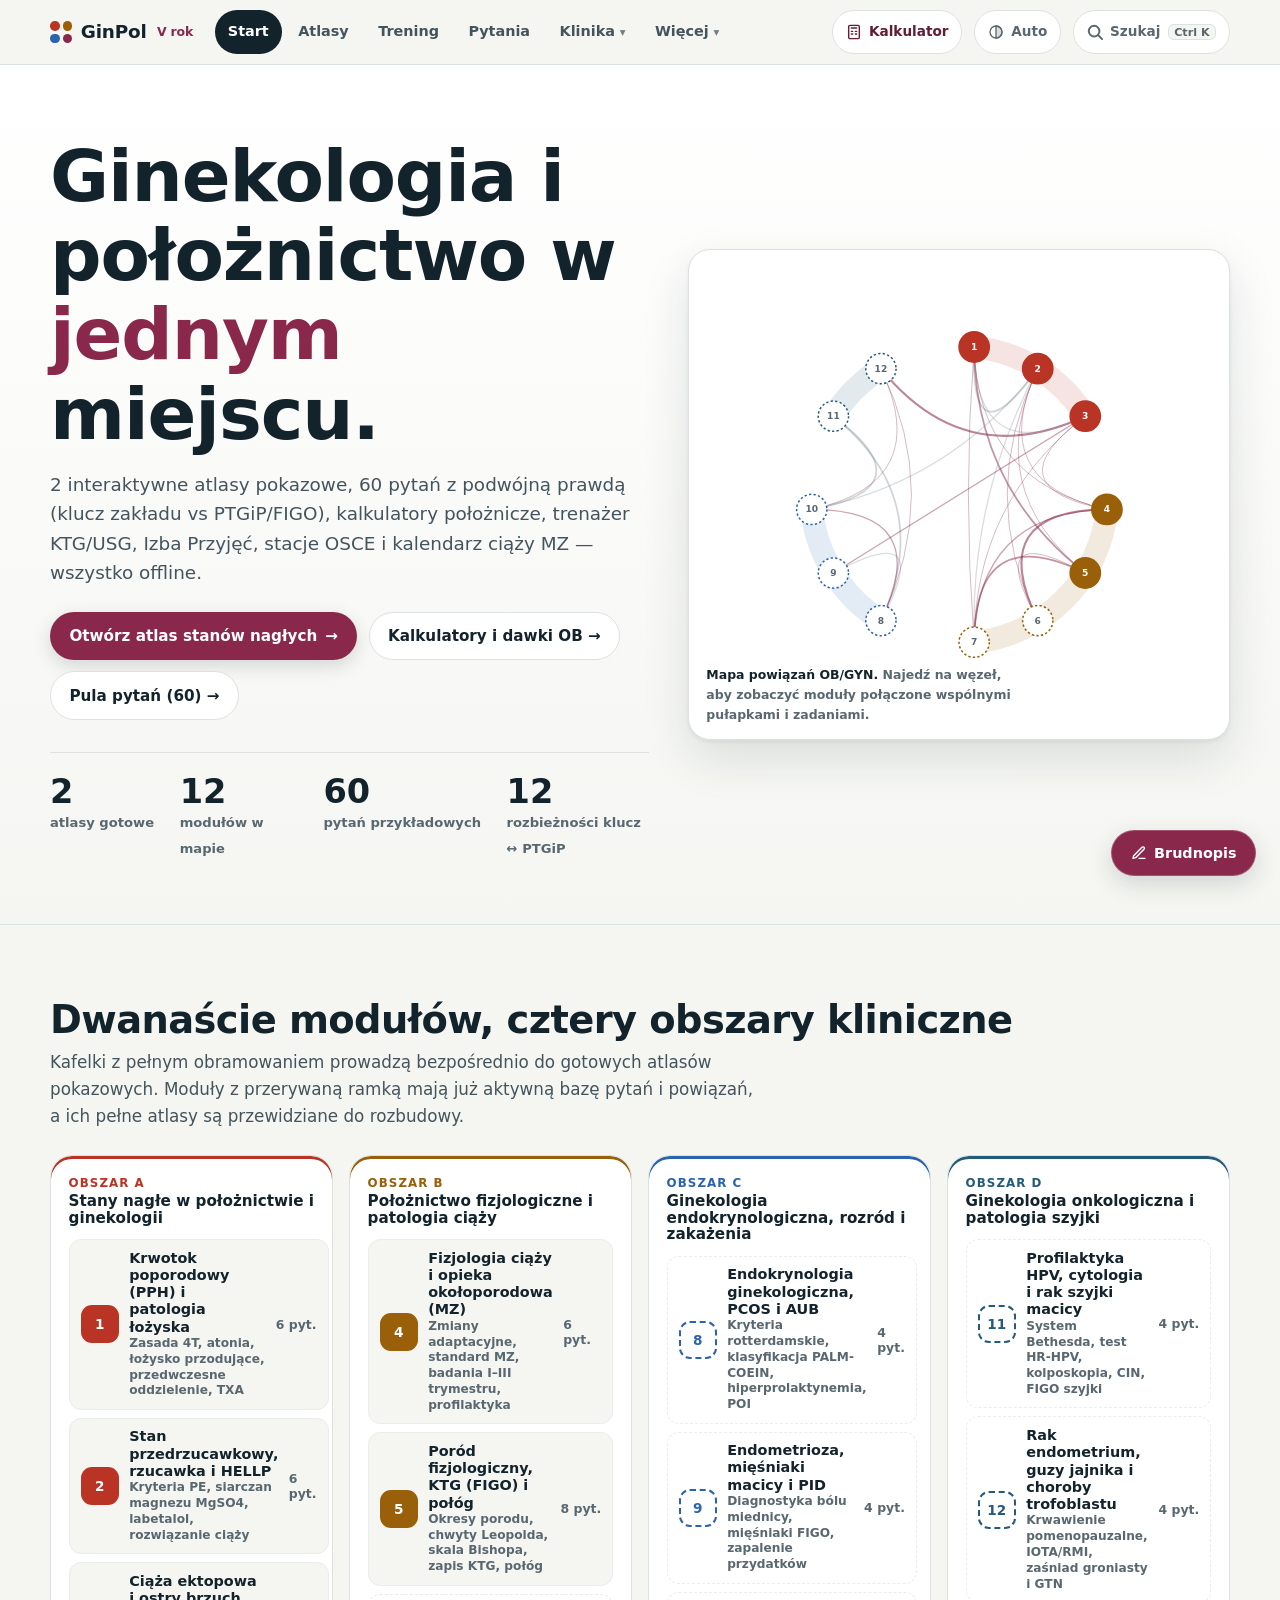
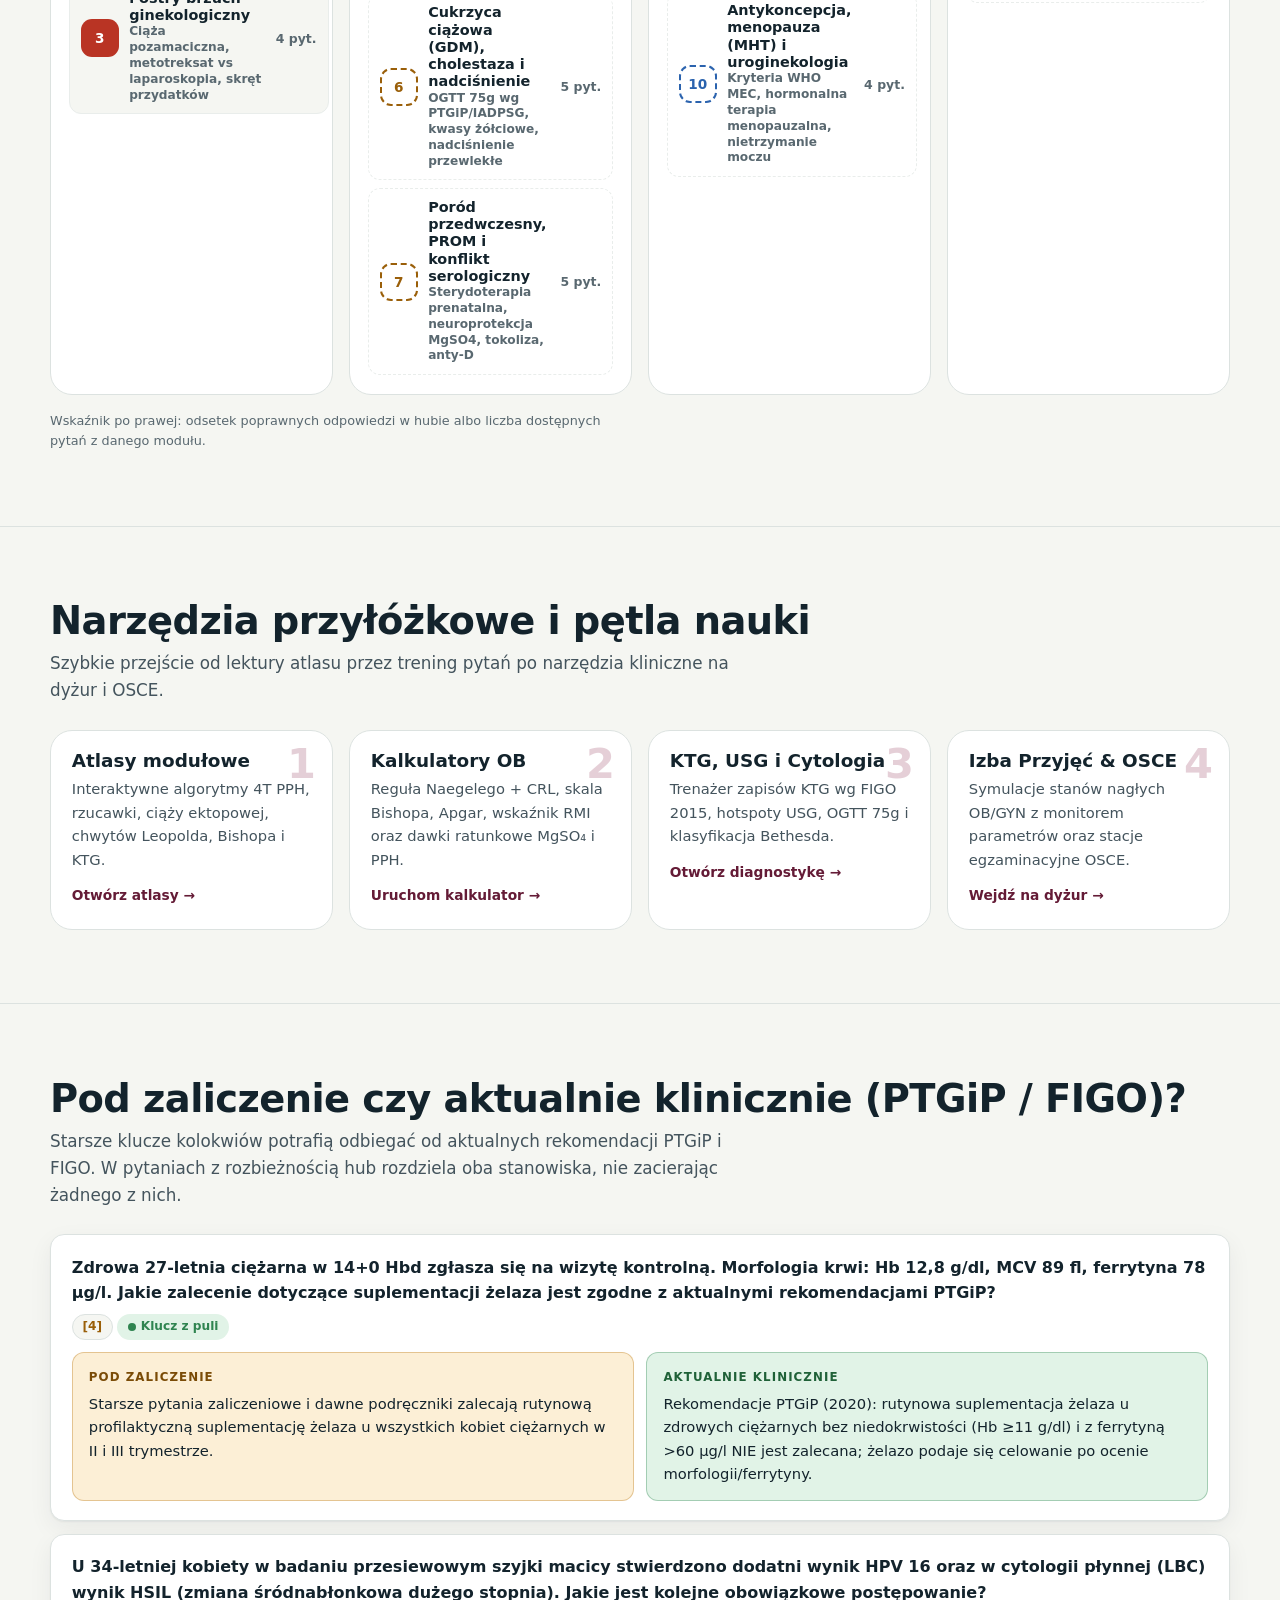
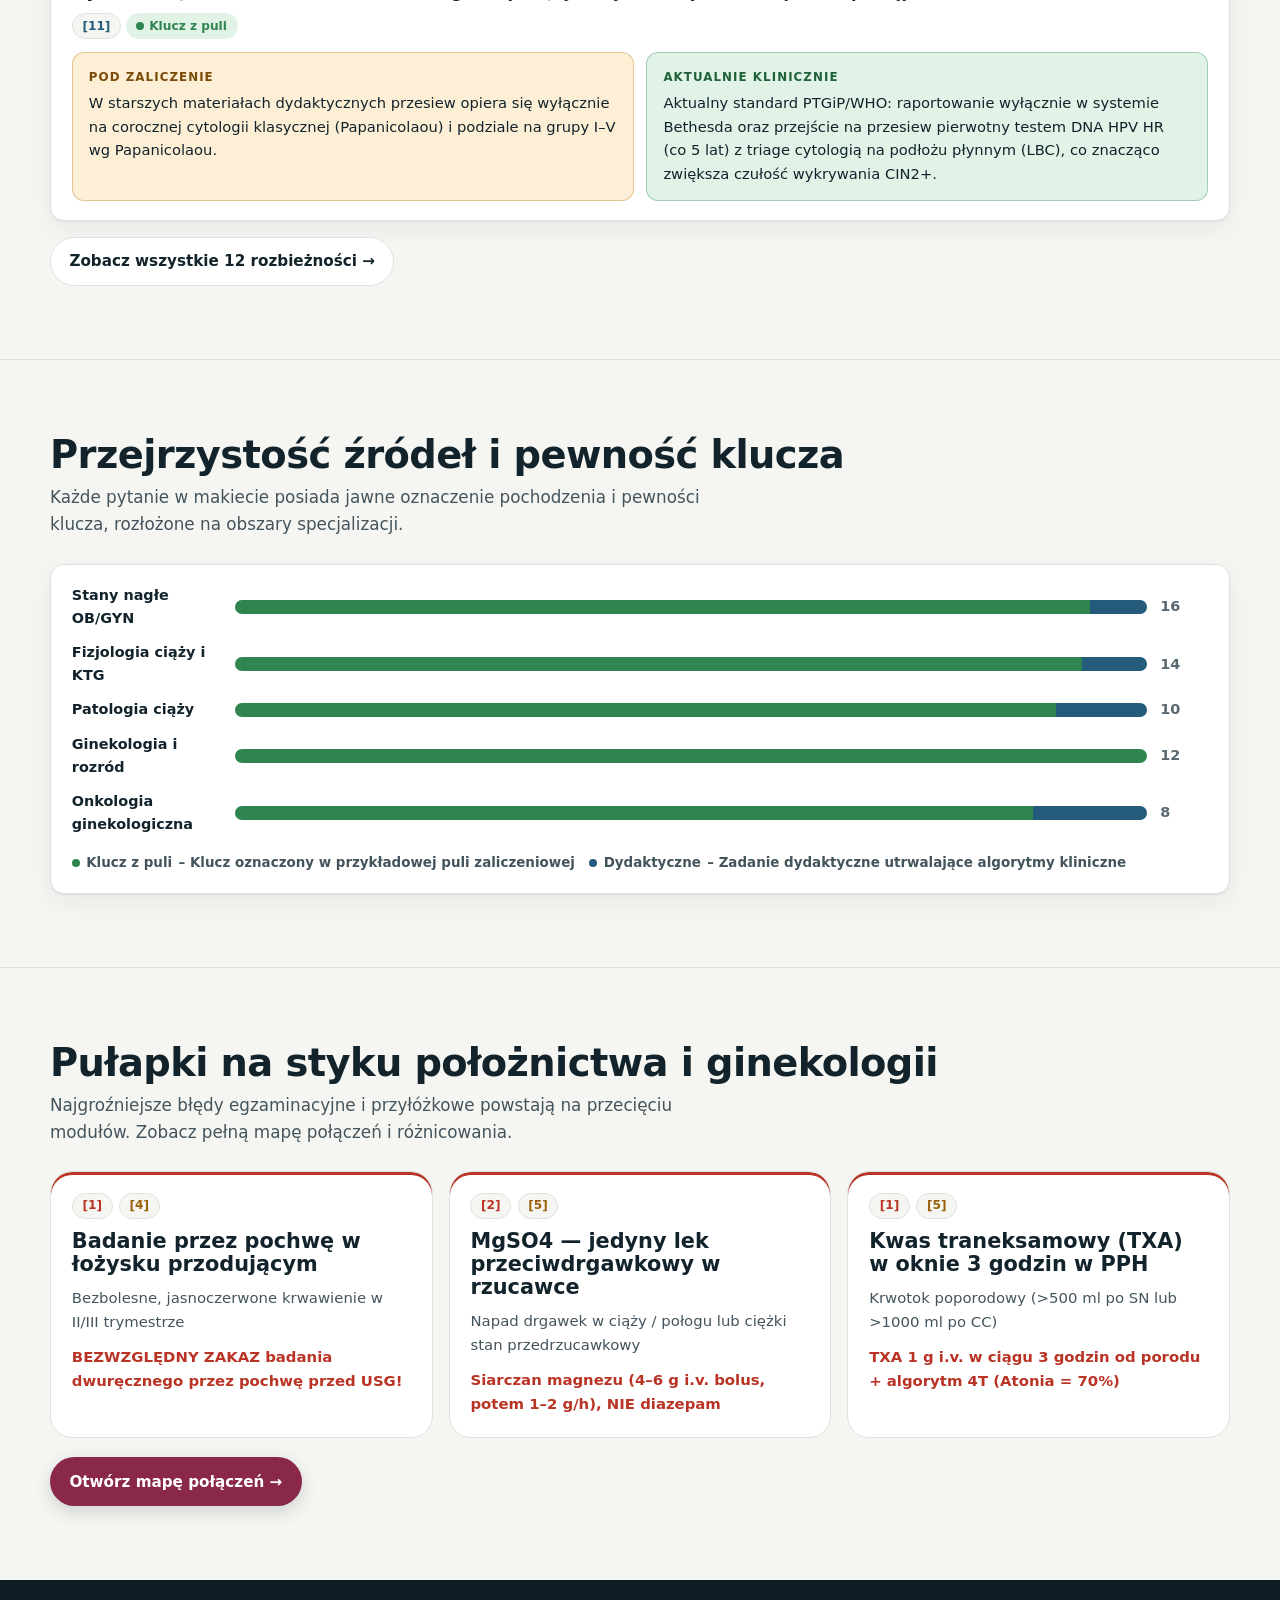
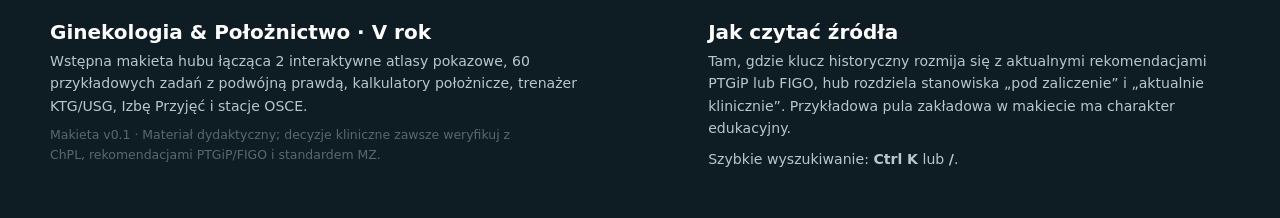
==== index.html @ 87014110 "Add Ginekologia & Położnictwo V Hub" ====
<!doctype html>
<html lang="pl">
<head>
<meta charset="utf-8">
<meta name="viewport" content="width=device-width,initial-scale=1,viewport-fit=cover">
<meta name="apple-mobile-web-app-capable" content="yes">
<meta name="apple-mobile-web-app-status-bar-style" content="default">
<meta name="apple-mobile-web-app-title" content="GinPol V">
<title>Ginekologia &amp; Położnictwo V · hub nauki do zaliczenia</title>
<meta name="description" content="Jeden hub łączący atlasy modułowe z ginekologii i położnictwa: czytanie, trening mieszany, baza pytań z podwójną prawdą, kalkulatory położnicze, KTG/USG, Izba Przyjęć, OSCE i kalendarz badań w ciąży.">
<meta name="theme-color" content="#F5F6F2">
<link rel="icon" href="icons/icon.svg" type="image/svg+xml">
<link rel="apple-touch-icon" href="icons/apple-touch-icon.png">
<link rel="manifest" href="manifest.webmanifest">
<link rel="preconnect" href="https://api.fontshare.com">
<link href="https://api.fontshare.com/v2/css?f[]=satoshi@400,500,700&f[]=cabinet-grotesk@700,800&display=swap" rel="stylesheet" crossorigin="anonymous">
<link rel="stylesheet" href="css/hub.css">
<script>
try{const t=localStorage.getItem('ginpol_hub_theme')||'auto';const bg={dark:'#090C0E',navy:'#111522',moss:'#0F1A15',espresso:'#211B1A',ochre:'#1A1715',purple:'#17151C',ocean:'#0A1924'};const eff=bg[t]?t:(t==='auto'&&window.matchMedia('(prefers-color-scheme: dark)').matches?'dark':'');if(eff){document.documentElement.dataset.theme=eff;const m=document.querySelector('meta[name="theme-color"]');if(m)m.content=bg[eff];}}catch(e){}
</script>
</head>
<body>
<a class="sr" href="#view">Przejdź do treści</a>
<header class="bar">
  <div class="wrap">
    <a class="logo" href="#/" aria-label="Ginekologia i Położnictwo V – strona główna"><i aria-hidden="true"><b></b><b></b><b></b><b></b></i>GinPol<small>V rok</small></a>
    <ul class="menu" id="menu" aria-label="Główna nawigacja">
      <li><a href="#/" data-r="start">Start</a></li>
      <li><a href="#/atlasy" data-r="atlasy">Atlasy</a></li>
      <li><a href="#/trening" data-r="trening">Trening</a></li>
      <li><a href="#/pytania" data-r="pytania">Pytania</a></li>
      <li class="nav-dd" data-group="klinika">
        <button type="button" class="nav-dd-btn" aria-expanded="false" aria-haspopup="true">Klinika <span class="caret" aria-hidden="true">▾</span></button>
        <div class="nav-pop" role="menu" hidden>
          <a href="#/pacjent" data-r="pacjent" role="menuitem"><svg class="nav-ico" viewBox="0 0 24 24" fill="none" stroke="currentColor" stroke-width="2" stroke-linecap="round" stroke-linejoin="round" aria-hidden="true"><path d="M12 2v20M2 12h20"/><circle cx="12" cy="12" r="9"/></svg>Izba Przyjęć &amp; OSCE</a>
          <a href="#/kalkulator" data-r="kalkulator" role="menuitem"><svg class="nav-ico" viewBox="0 0 24 24" fill="none" stroke="currentColor" stroke-width="2" stroke-linecap="round" stroke-linejoin="round" aria-hidden="true"><rect x="4" y="2" width="16" height="20" rx="2"/><line x1="8" y1="6" x2="16" y2="6"/><line x1="8" y1="11" x2="10" y2="11"/><line x1="14" y1="11" x2="16" y2="11"/><line x1="8" y1="15" x2="10" y2="15"/><line x1="14" y1="15" x2="16" y2="15"/></svg>Kalkulatory &amp; Dawki OB</a>
          <a href="#/badania" data-r="badania" role="menuitem"><svg class="nav-ico" viewBox="0 0 24 24" fill="none" stroke="currentColor" stroke-width="2" stroke-linecap="round" stroke-linejoin="round" aria-hidden="true"><polyline points="2 12 6 12 9 5 14 19 17 12 22 12"/></svg>KTG, USG &amp; Cytologia</a>
          <a href="#/kalendarz" data-r="kalendarz" role="menuitem"><svg class="nav-ico" viewBox="0 0 24 24" fill="none" stroke="currentColor" stroke-width="2" stroke-linecap="round" stroke-linejoin="round" aria-hidden="true"><rect x="3" y="4" width="18" height="18" rx="2"/><line x1="16" y1="2" x2="16" y2="6"/><line x1="8" y1="2" x2="8" y2="6"/><line x1="3" y1="10" x2="21" y2="10"/></svg>Kalendarz badań w ciąży</a>
        </div>
      </li>
      <li class="nav-dd" data-group="wiecej">
        <button type="button" class="nav-dd-btn" aria-expanded="false" aria-haspopup="true">Więcej <span class="caret" aria-hidden="true">▾</span></button>
        <div class="nav-pop" role="menu" hidden>
          <a href="#/egzamin" data-r="egzamin" role="menuitem"><svg class="nav-ico" viewBox="0 0 24 24" fill="none" stroke="currentColor" stroke-width="2" stroke-linecap="round" stroke-linejoin="round" aria-hidden="true"><circle cx="12" cy="13" r="8"/><path d="M12 9v4l2.5 2.5"/><path d="M9 2h6"/></svg>Egzamin próbny</a>
          <a href="#/polaczenia" data-r="polaczenia" role="menuitem"><svg class="nav-ico" viewBox="0 0 24 24" fill="none" stroke="currentColor" stroke-width="2" stroke-linecap="round" stroke-linejoin="round" aria-hidden="true"><circle cx="6" cy="6" r="3"/><circle cx="18" cy="18" r="3"/><path d="M8.5 8.5 15.5 15.5"/><circle cx="18" cy="6" r="3"/><path d="M9 6h6"/></svg>Mapa połączeń i pułapek</a>
          <a href="#/graf" data-r="graf" role="menuitem"><svg class="nav-ico" viewBox="0 0 24 24" fill="none" stroke="currentColor" stroke-width="2" stroke-linecap="round" stroke-linejoin="round" aria-hidden="true"><circle cx="12" cy="5" r="2.5"/><circle cx="5" cy="18" r="2.5"/><circle cx="19" cy="18" r="2.5"/><path d="M10.7 7.2 6.3 15.8M13.3 7.2l4.4 8.6M7.5 18h9"/></svg>Graf wiedzy</a>
          <a href="#/notatki" data-r="notatki" role="menuitem"><svg class="nav-ico" viewBox="0 0 24 24" fill="none" stroke="currentColor" stroke-width="2" stroke-linecap="round" stroke-linejoin="round" aria-hidden="true"><path d="M14 2H6a2 2 0 0 0-2 2v16a2 2 0 0 0 2 2h12a2 2 0 0 0 2-2V8z"/><polyline points="14 2 14 8 20 8"/><line x1="8" y1="13" x2="16" y2="13"/><line x1="8" y1="17" x2="13" y2="17"/></svg>Notatki Markdown</a>
          <a href="#/postep" data-r="postep" role="menuitem"><svg class="nav-ico" viewBox="0 0 24 24" fill="none" stroke="currentColor" stroke-width="2" stroke-linecap="round" stroke-linejoin="round" aria-hidden="true"><line x1="18" y1="20" x2="18" y2="10"/><line x1="12" y1="20" x2="12" y2="4"/><line x1="6" y1="20" x2="6" y2="14"/></svg>Postęp i historia</a>
        </div>
      </li>
    </ul>
    <button class="pwa-install" id="btnInstall" aria-label="Zainstaluj aplikację" style="display:none"><svg width="15" height="15" viewBox="0 0 24 24" fill="none" stroke="currentColor" stroke-width="2.4" stroke-linecap="round" stroke-linejoin="round" aria-hidden="true"><path d="M21 15v4a2 2 0 0 1-2 2H5a2 2 0 0 1-2-2v-4"/><polyline points="7 10 12 15 17 10"/><line x1="12" y1="15" x2="12" y2="3"/></svg><span class="lbl">Zainstaluj</span></button>
    <a class="srch btn-calc" href="#/kalkulator" aria-label="Kalkulatory położnicze" title="Naegele, Bishop, Apgar i dawki OB"><svg class="nav-ico" viewBox="0 0 24 24" fill="none" stroke="currentColor" stroke-width="2.1" stroke-linecap="round" stroke-linejoin="round" aria-hidden="true"><rect x="4" y="2" width="16" height="20" rx="2"/><line x1="8" y1="6" x2="16" y2="6"/><line x1="8" y1="11" x2="10" y2="11"/><line x1="14" y1="11" x2="16" y2="11"/><line x1="8" y1="15" x2="10" y2="15"/><line x1="14" y1="15" x2="16" y2="15"/></svg><span class="lbl">Kalkulator</span></a>
    <button class="srch btn-theme" id="btnTheme" aria-label="Zmień motyw" title="Motyw: Auto (systemowy)"><span class="ico" id="themeIcon" aria-hidden="true"><svg class="nav-ico" viewBox="0 0 24 24" fill="none" stroke="currentColor" stroke-width="2" stroke-linecap="round" stroke-linejoin="round"><circle cx="12" cy="12" r="4"/><path d="M12 2v2M12 20v2M4.93 4.93l1.41 1.41M17.66 17.66l1.41 1.41M2 12h2M20 12h2M6.34 17.66l-1.41 1.41M19.07 4.93l-1.41 1.41"/></svg></span><span class="lbl" id="themeLabel">Auto</span></button>
    <button class="srch" id="openPal" aria-label="Szukaj w całym hubie"><svg width="16" height="16" viewBox="0 0 18 18" fill="none" stroke="currentColor" stroke-width="2.2" stroke-linecap="round" aria-hidden="true"><circle cx="8" cy="8" r="6"/><path d="m13 13 4 4"/></svg><span class="lbl">Szukaj</span><kbd>Ctrl K</kbd></button>
  </div>
</header>
<main id="view" tabindex="-1"></main>
<footer class="ft" id="ft"></footer>
<dialog class="pal" id="pal" aria-label="Szukaj w hubie">
  <div class="pal-head">
    <input id="palIn" type="search" role="combobox" aria-autocomplete="list" aria-controls="palList" aria-expanded="true" placeholder="Szukaj modułu, sekcji atlasu, skali lub pytania…" autocomplete="off" aria-label="Szukaj">
    <button type="button" class="pal-close" id="palClose" aria-label="Zamknij wyszukiwarkę">✕</button>
  </div>
  <ul id="palList" role="listbox"></ul>
</dialog>
<div class="toast" id="toast" role="status" aria-live="polite"></div>

<!-- Podręczny notatnik (Quick Notes Drawer & FAB) -->
<button class="fab-notes" id="btnQuickNotes" aria-label="Otwórz szybki brudnopis" title="Szybki brudnopis (Markdown)">
  <svg class="nav-ico" viewBox="0 0 24 24" fill="none" stroke="currentColor" stroke-width="2.1" stroke-linecap="round" stroke-linejoin="round" aria-hidden="true"><path d="M12 20h9"/><path d="M16.5 3.5a2.12 2.12 0 1 1 3 3L7 19l-4 1 1-4Z"/></svg>
  <span class="fab-label">Brudnopis</span>
</button>

<aside class="drawer-notes" id="notesDrawer" aria-label="Szybki notatnik Markdown" hidden>
  <div class="drawer-header">
    <div class="drawer-title">
      <span>Szybki brudnopis</span>
      <span class="chip-sm" id="scratchSavedStatus">Zapisano</span>
    </div>
    <div class="drawer-actions">
      <a href="#/notatki" class="btn-icon" id="drawerOpenFull" title="Otwórz pełny notatnik">↗</a>
      <button class="btn-icon" id="drawerClose" aria-label="Zamknij brudnopis">✕</button>
    </div>
  </div>
  <div class="drawer-toolbar">
    <button type="button" data-md="b" title="Pogrubienie (Ctrl+B)"><b>B</b></button>
    <button type="button" data-md="i" title="Kursywa (Ctrl+I)"><i>I</i></button>
    <button type="button" data-md="h2" title="Nagłówek">H2</button>
    <button type="button" data-md="list" title="Lista punktowana">•</button>
    <button type="button" data-md="check" title="Lista zadań">☑</button>
    <button type="button" data-md="table" title="Tabela">▦</button>
    <div style="flex:1"></div>
    <button type="button" id="drawerToggleMode" class="btn-sm-text">Podgląd</button>
  </div>
  <div class="drawer-body">
    <textarea id="drawerInput" placeholder="Szybkie notatki, dawki MgSO4/PPH, kryteria KTG, pułapki egzaminacyjne (Markdown)..."></textarea>
    <div id="drawerPreview" class="md-preview" hidden></div>
  </div>
  <div class="drawer-footer">
    <button type="button" class="btn sec sm" id="drawerSaveAsNote">Zapisz do notatek</button>
    <button type="button" class="btn sec sm" id="drawerClear" style="color:var(--red)">Wyczyść</button>
  </div>
</aside>

<script defer src="js/meta.js"></script>
<script defer src="js/questions.js"></script>
<script defer src="js/questions_zaklad.js"></script>
<script defer src="js/logic.js"></script>
<script defer src="js/clinical-calc.js"></script>
<script defer src="js/clinical-patient.js"></script>
<script defer src="js/clinical-osce.js"></script>
<script defer src="js/clinical-diagnostics.js"></script>
<script defer src="js/app.js"></script>
</body>
</html>
---- css/hub.css ----
/* Ginekologia & Położnictwo V – hub. System "Kliniczny atlas kieszonkowy": Cabinet Grotesk + Satoshi, kliniczny burgund. */
:root{
  --bg:#F5F6F2; --surface:#FFFFFF; --surface-2:#EFF2F0; --bg-card:#F5F6F2; --ink:#13232C; --ink-2:#44545D; --ink-inv:#FFFFFF; --on-accent:#FFFFFF; --fig-bg:#FFFFFF; --muted:#596870; --ink-muted:#596870; --line:#DCE2E0; --line-2:#E9EDEB;
  --teal:#8A284C; --teal-d:#641B36; --teal-l:#F6E2EA; --teal-xl:#FCF2F6; --teal-2:#B0456B; --teal-b:#E8C5D3;
  --red:#B93424; --red-d:#992B1D; --red-l:#FBE6E2; --red-b:#FECACA;
  --amber:#9A5F09; --amber-d:#7A4B06; --amber-l:#FCEFD6; --amber-b:#EBD3A3;
  --blue:#2B63AE; --blue-d:#1E4984; --blue-l:#E1ECF9;
  --green:#2F8450; --green-d:#1F6138; --green-l:#E1F3E7;
  --violet:#245B7A; --violet-d:#184158; --violet-l:#E1EFF5;
  --hit:#C84700; --hit-hover:#A93C00; --hit-d:#C64100; --hit-l:#FFF3E0; --hit-b:#FFE0B2;
  --edge:#7B8B93; --hero-glow-a:#F2D8E3; --hero-glow-b:#E1EFF5;
  --night:#0E1C24; --night-2:#16303B; --ft-bg:#0E1C24; --ft-ink:#B9C7CD; --ft-link:#F09BB7; --code-ink:#E0E9EC;
  --monitor-bg:#0B0F17; --monitor-line:#1E293B; --monitor-muted:#94A3B8;
  --font-display:'Cabinet Grotesk','Satoshi',system-ui,sans-serif;
  --font-body:'Satoshi','Inter',system-ui,sans-serif;
  --r:14px; --r-lg:22px;
  --shadow-sm:0 1px 2px rgba(19,35,44,.05),0 3px 10px rgba(19,35,44,.06);
  --shadow:0 1px 2px rgba(19,35,44,.06),0 8px 24px rgba(19,35,44,.06);
  --shadow-md:0 2px 4px rgba(19,35,44,.06),0 12px 32px rgba(19,35,44,.10);
  --shadow-lg:0 2px 4px rgba(19,35,44,.06),0 18px 48px rgba(19,35,44,.12);
  --bar-h:64px;
}

/* ---------- dark themes (shared base + obsidian carbon + 6 palette themes) ---------- */
:root[data-theme]{
  color-scheme:dark;
  --red:#E55B4B; --red-d:#FF8C7E; --red-l:rgba(229,91,75,.16); --red-b:rgba(229,91,75,.34);
  --amber:#E59A24; --amber-d:#F7BE59; --amber-l:rgba(229,154,36,.16); --amber-b:rgba(229,154,36,.30);
  --blue:#4E8FE6; --blue-d:#86BAFA; --blue-l:rgba(78,143,230,.16);
  --green:#3BB36E; --green-d:#71DF9E; --green-l:rgba(59,179,110,.16);
  --violet:#4FA3CC; --violet-d:#84CBEB; --violet-l:rgba(79,163,204,.16);
  --hit:#C94D0C; --hit-hover:#DE5B16; --hit-d:#FFA463; --hit-l:rgba(249,115,22,.16); --hit-b:rgba(249,115,22,.34);
  --shadow-sm:0 1px 0 rgba(255,255,255,.04) inset,0 3px 10px rgba(0,0,0,.38);
  --shadow:0 1px 0 rgba(255,255,255,.04) inset,0 8px 24px rgba(0,0,0,.46);
  --shadow-md:0 1px 0 rgba(255,255,255,.05) inset,0 14px 36px rgba(0,0,0,.56);
  --shadow-lg:0 1px 0 rgba(255,255,255,.06) inset,0 20px 52px rgba(0,0,0,.64);
}
:root[data-theme="dark"]{
  --bg:#090C0E; --surface:#11161A; --surface-2:#171E24; --bg-card:#11161A; --ink:#F1F5F7; --ink-2:#B3C0C8; --ink-inv:#090C0E; --muted:#8A9BA5; --ink-muted:#8FA0AA; --line:#222B32; --line-2:#192026;
  --teal:#A8345E; --teal-hover:#BD3E6C; --teal-d:#E887AA; --teal-l:rgba(196,77,120,.20); --teal-xl:rgba(196,77,120,.10); --teal-b:rgba(232,135,170,.28);
  --edge:#3F4E59; --night:#06080A; --night-2:#0C1115; --ft-bg:#06080A; --code-ink:#DCE6EB;
  --bar-bg:rgba(9,12,14,.84); --hero-glow-a:rgba(168,52,94,.18); --hero-glow-b:rgba(79,163,204,.09);
}
:root[data-theme="navy"]{
  --bg:#111522; --surface:#1E263B; --surface-2:#28334E; --bg-card:#1E263B; --ink:#DCE3EF; --ink-2:#A8B8D0; --ink-inv:#111522; --on-accent:#111522; --muted:#889BB8; --ink-muted:#98A9C4; --line:#303D59; --line-2:#252F47;
  --teal:#98A9C4; --teal-hover:#ADC0DC; --teal-d:#B4C4DC; --teal-l:rgba(152,169,196,.20); --teal-xl:rgba(152,169,196,.11); --teal-b:rgba(152,169,196,.34);
  --edge:#536684; --night:#0B0E17; --night-2:#161C2E; --ft-bg:#0B0E17; --code-ink:#DCE3EF;
  --bar-bg:rgba(17,21,34,.86); --hero-glow-a:rgba(83,102,132,.30); --hero-glow-b:rgba(152,169,196,.14);
}
:root[data-theme="moss"]{
  --bg:#0F1A15; --surface:#1C2F27; --surface-2:#263F34; --bg-card:#1C2F27; --ink:#E6EBE6; --ink-2:#A6C3AC; --ink-inv:#0F1A15; --on-accent:#0F1A15; --muted:#84A98C; --ink-muted:#84A98C; --line:#2E4C3E; --line-2:#233B30;
  --teal:#84A98C; --teal-hover:#99BEA1; --teal-d:#A8CBB0; --teal-l:rgba(132,169,140,.20); --teal-xl:rgba(132,169,140,.11); --teal-b:rgba(132,169,140,.34);
  --edge:#4E6E5D; --night:#0A120E; --night-2:#15241D; --ft-bg:#0A120E; --code-ink:#E6EBE6;
  --bar-bg:rgba(15,26,21,.86); --hero-glow-a:rgba(78,110,93,.28); --hero-glow-b:rgba(132,169,140,.14);
}
:root[data-theme="espresso"]{
  --bg:#211B1A; --surface:#382A28; --surface-2:#4A3734; --bg-card:#382A28; --ink:#E8D8CE; --ink-2:#C9ABA0; --ink-inv:#211B1A; --on-accent:#211B1A; --muted:#B08E82; --ink-muted:#C1A094; --line:#60433D; --line-2:#483430;
  --teal:#C1A094; --teal-hover:#D4B5AA; --teal-d:#DFC4BA; --teal-l:rgba(193,160,148,.20); --teal-xl:rgba(193,160,148,.11); --teal-b:rgba(193,160,148,.34);
  --edge:#916B60; --night:#171211; --night-2:#2C211F; --ft-bg:#171211; --code-ink:#E8D8CE;
  --bar-bg:rgba(33,27,26,.86); --hero-glow-a:rgba(145,107,96,.26); --hero-glow-b:rgba(193,160,148,.14);
}
:root[data-theme="ochre"]{
  --bg:#1A1715; --surface:#2E2520; --surface-2:#3E3129; --bg-card:#2E2520; --ink:#F7F0EA; --ink-2:#DFC2A6; --ink-inv:#1A1715; --on-accent:#1A1715; --muted:#C29D7B; --ink-muted:#D19A66; --line:#553E31; --line-2:#3D2E25;
  --teal:#D19A66; --teal-hover:#E0AE7D; --teal-d:#E6B585; --teal-l:rgba(209,154,102,.20); --teal-xl:rgba(209,154,102,.11); --teal-b:rgba(209,154,102,.36);
  --edge:#8C5D3A; --night:#12100E; --night-2:#241D19; --ft-bg:#12100E; --code-ink:#F7F0EA;
  --bar-bg:rgba(26,23,21,.86); --hero-glow-a:rgba(140,93,58,.28); --hero-glow-b:rgba(209,154,102,.16);
}
:root[data-theme="purple"]{
  --bg:#17151C; --surface:#292531; --surface-2:#363041; --bg-card:#292531; --ink:#E2DDE7; --ink-2:#BFB7C9; --ink-inv:#17151C; --on-accent:#17151C; --muted:#A096AB; --ink-muted:#AAA2B3; --line:#45404F; --line-2:#342F3D;
  --teal:#AAA2B3; --teal-hover:#BEB7C7; --teal-d:#C8C0D1; --teal-l:rgba(170,162,179,.20); --teal-xl:rgba(170,162,179,.11); --teal-b:rgba(170,162,179,.34);
  --edge:#716879; --night:#100E14; --night-2:#201C27; --ft-bg:#100E14; --code-ink:#E2DDE7;
  --bar-bg:rgba(23,21,28,.86); --hero-glow-a:rgba(113,104,121,.28); --hero-glow-b:rgba(170,162,179,.14);
}
:root[data-theme="ocean"]{
  --bg:#0A1924; --surface:#152E3C; --surface-2:#1E3D4E; --bg-card:#152E3C; --ink:#E8F2F6; --ink-2:#9CC0CC; --ink-inv:#0A1924; --on-accent:#0A1924; --muted:#83A9B6; --ink-muted:#94B9C5; --line:#294A5A; --line-2:#1D3947;
  --teal:#FF9E80; --teal-hover:#FFB49C; --teal-d:#FF9E80; --teal-l:rgba(255,158,128,.18); --teal-xl:rgba(255,158,128,.10); --teal-b:rgba(255,158,128,.36);
  --edge:#4C7282; --night:#061018; --night-2:#102330; --ft-bg:#061018; --code-ink:#E8F2F6;
  --bar-bg:rgba(10,25,36,.86); --hero-glow-a:rgba(76,114,130,.30); --hero-glow-b:rgba(255,158,128,.15);
}
[data-theme] .hero{background:linear-gradient(180deg,var(--surface) 0,var(--bg) 100%)}
[data-theme] .hero h1 em,[data-theme] .eyebrow,[data-theme] .hero-stat .val{color:var(--teal-d)}
[data-theme] .bar{background:var(--bar-bg,rgba(9,12,14,.84));border-bottom-color:var(--line)}
[data-theme] .btn.pri:hover,[data-theme] .btn-primary:hover{background:var(--teal-hover);color:var(--on-accent)}
[data-theme] .nav-pop,[data-theme] .drawer-notes{background:var(--surface-2);border-color:var(--line)}
[data-theme] dialog.pal{border:1px solid var(--line);box-shadow:0 30px 80px rgba(0,0,0,.78)}
[data-theme] dialog.pal::backdrop{background:rgba(4,6,8,.74)}
[data-theme] .field{background-color:var(--surface);color:var(--ink);background-image:url("data:image/svg+xml,%3Csvg xmlns='http://www.w3.org/2000/svg' width='18' height='18' fill='none' stroke='%238A9BA5' stroke-width='2.2' stroke-linecap='round'%3E%3Ccircle cx='8' cy='8' r='6'/%3E%3Cpath d='m13 13 4 4'/%3E%3C/svg%3E")}
[data-theme] .zd-banner{background:linear-gradient(135deg,var(--surface) 0%,var(--hero-glow-b,rgba(229,154,36,.07)) 100%)}
[data-theme] .fab-notes{border-color:rgba(255,255,255,.14);box-shadow:0 10px 28px rgba(0,0,0,.6)}
[data-theme] footer.ft{border-top:1px solid var(--line)}
[data-theme] .gsvg .node text.l{fill:var(--ink-2)}
[data-theme] .gsvg .node.miss circle.c{fill:var(--surface)!important}
[data-theme] .mtile:hover{background:var(--surface-2)}
[data-theme] .toast{background:var(--surface-2);color:var(--ink);border:1px solid var(--line);box-shadow:var(--shadow-lg)}
[data-theme] .btn.pri{box-shadow:0 4px 14px rgba(0,0,0,.45)}
[data-theme] .btn.pri:hover{box-shadow:0 6px 18px rgba(0,0,0,.55)}
[data-theme] .osce-pin-badge{box-shadow:0 3px 8px rgba(0,0,0,.5)}
[data-theme] .osce-hotspot.active .osce-pin-badge{box-shadow:0 4px 12px rgba(0,0,0,.6)}
[data-theme] .sim-filter-chip.active{box-shadow:0 2px 6px rgba(0,0,0,.4)}
[data-theme] .osce-anatomy-region:hover{filter:brightness(1.12)}
[data-theme] .osce-anatomy-region.active-zone{filter:none!important}
[data-theme] .symptom-chip:hover{box-shadow:0 4px 14px rgba(0,0,0,.45)}
[data-theme] .diff-branch-item:hover{filter:none}
[data-theme] .btn-calc{box-shadow:0 4px 12px rgba(0,0,0,.4)}
[data-theme] .kg-edge.dashed.on{filter:drop-shadow(0 0 6px rgba(255,255,255,.2))}
*{box-sizing:border-box;margin:0;padding:0}
html{scroll-behavior:smooth;scroll-padding-top:calc(76px + env(safe-area-inset-top))}
body{font-family:var(--font-body);font-size:16px;line-height:1.6;color:var(--ink);background:var(--bg);-webkit-font-smoothing:antialiased;-webkit-text-size-adjust:100%;min-height:100vh;min-height:100dvh;display:flex;flex-direction:column;overflow-x:clip}
img,svg{max-width:100%;display:block}
a{color:var(--teal-d);text-underline-offset:.18em}
::selection{background:var(--teal-l);color:var(--ink)}
input,textarea{caret-color:var(--teal)}
button{font:inherit;color:inherit;cursor:pointer;background:none;border:0}
a,button,summary,[role="button"],.node,.kg-node{touch-action:manipulation;-webkit-tap-highlight-color:transparent}
h1,h2,h3{font-family:var(--font-display);line-height:1.1;letter-spacing:-.015em;font-weight:800}
h2{font-size:clamp(1.7rem,3.4vw,2.4rem);margin-bottom:.5rem}
h3{font-size:1.15rem;font-family:var(--font-body);font-weight:700;letter-spacing:0}
p{max-width:72ch}
:focus-visible{outline:3px solid var(--teal);outline-offset:2px;border-radius:6px}
.wrap{width:min(1180px,100% - 2rem);margin-inline:auto}
.sr{position:absolute;width:1px;height:1px;overflow:hidden;clip:rect(0 0 0 0);white-space:nowrap}
.eyebrow{font-size:.78rem;font-weight:800;letter-spacing:.09em;text-transform:uppercase;color:var(--teal);margin-bottom:.5rem}
.lead{color:var(--ink-2);font-size:1.05rem;max-width:66ch;margin-bottom:1.6rem}
.muted{color:var(--muted)}
.mono{font-variant-numeric:tabular-nums}

/* ---------- top bar ---------- */
.bar{position:sticky;top:0;z-index:60;background:rgba(245,246,242,.9);-webkit-backdrop-filter:blur(12px);backdrop-filter:blur(12px);border-bottom:1px solid var(--line);padding:env(safe-area-inset-top) env(safe-area-inset-right) 0 env(safe-area-inset-left)}
.bar .wrap{display:flex;align-items:center;gap:.75rem;height:var(--bar-h)}
.logo{display:flex;align-items:center;gap:.55rem;min-height:44px;text-decoration:none;color:var(--ink);font-family:var(--font-display);font-weight:800;font-size:1.15rem;letter-spacing:-.01em;white-space:nowrap}
.logo i{display:grid;grid-template-columns:1fr 1fr;gap:3px;width:22px;height:22px}
.logo i b{border-radius:50%;display:block}
.logo i b:nth-child(1){background:var(--red)}.logo i b:nth-child(2){background:var(--amber)}
.logo i b:nth-child(3){background:var(--blue)}.logo i b:nth-child(4){background:var(--teal)}
.logo small{font-family:var(--font-body);font-weight:700;color:var(--teal);font-size:.78rem;margin-left:.1rem}
.menu{display:flex;align-items:center;gap:.2rem;list-style:none;margin-left:.6rem;flex:1;overflow:visible;position:relative}
.menu a,.nav-dd-btn{display:inline-flex;align-items:center;gap:.3rem;min-height:44px;padding:.45rem .82rem;border-radius:999px;font-weight:700;font-size:.9rem;color:var(--ink-2);text-decoration:none;white-space:nowrap;transition:background .15s,color .15s}
.menu a:hover,.nav-dd-btn:hover{background:var(--line-2);color:var(--ink)}
.menu a.on,.nav-dd-btn.on,.nav-dd-btn[aria-expanded=true]{background:var(--ink);color:var(--ink-inv)}
.nav-dd{position:relative}
.nav-dd-btn .caret{font-size:.72rem;opacity:.75;transition:transform .18s cubic-bezier(.16,1,.3,1)}
.nav-dd-btn[aria-expanded=true] .caret{transform:rotate(180deg)}
.nav-pop{position:absolute;top:calc(100% + 8px);left:0;min-width:230px;padding:.4rem;border-radius:var(--r);background:var(--surface);border:1px solid var(--line);box-shadow:var(--shadow-lg);z-index:80;display:grid;gap:.18rem}
.nav-pop:not([hidden]){animation:popIn .18s cubic-bezier(.16,1,.3,1);transform-origin:top left}
.nav-pop[hidden]{display:none}
.nav-pop a{justify-content:flex-start;border-radius:10px;padding:.55rem .8rem;min-height:44px;width:100%}
.srch{display:inline-flex;align-items:center;justify-content:center;gap:.45rem;min-height:44px;padding:0 .8rem;border:1px solid var(--line);border-radius:999px;background:var(--surface);color:var(--muted);font-size:.85rem;font-weight:600;white-space:nowrap;transition:border-color .15s,color .15s,transform .12s}
.srch:hover{border-color:var(--teal);color:var(--ink)}
.srch kbd{font:700 .7rem var(--font-body);background:var(--bg);border:1px solid var(--line);border-radius:6px;padding:.05rem .35rem}
.ring-mini{display:flex;align-items:center;gap:.4rem;font-weight:800;font-size:.85rem;color:var(--teal-d);white-space:nowrap}

/* ---------- common ---------- */
main{flex:1}
.view{animation:fade .26s cubic-bezier(.16,1,.3,1) both}
@keyframes fade{from{opacity:0;transform:translateY(6px)}to{opacity:1;transform:none}}
@keyframes popIn{from{opacity:0;transform:translateY(-4px) scale(.985)}to{opacity:1;transform:none}}
@keyframes palIn{from{opacity:0;transform:translateY(8px) scale(.99)}to{opacity:1;transform:none}}
@keyframes qcBodyIn{from{opacity:0;transform:translateY(-4px)}to{opacity:1;transform:none}}
@keyframes optSettle{0%{transform:scale(.99)}45%{transform:scale(1.012)}100%{transform:none}}
@keyframes optNudge{0%,100%{transform:none}25%{transform:translateX(-3px)}65%{transform:translateX(3px)}}
@keyframes bmPop{0%{transform:scale(.86)}55%{transform:scale(1.14)}100%{transform:none}}
section.blk{padding:clamp(2.6rem,6vw,4.6rem) 0;border-top:1px solid var(--line)}
.card{background:var(--surface);border:1px solid var(--line);border-radius:var(--r);padding:1.2rem 1.3rem;box-shadow:var(--shadow)}
.btn{display:inline-flex;align-items:center;gap:.5rem;padding:.7rem 1.15rem;border-radius:999px;font-weight:800;font-size:.95rem;text-decoration:none;border:1.5px solid transparent;transition:transform .16s cubic-bezier(.16,1,.3,1),box-shadow .16s,background-color .15s,border-color .15s}
.btn:hover{transform:translateY(-1px)}
.btn:not([disabled]):active,.tgl:active,.qtab:active,.zd-mod-pill:active,.exam-q-pill:active,.srch:active,.bm:active{transform:scale(.975)}
.btn.pri{background:var(--teal);color:var(--on-accent);box-shadow:0 6px 18px rgba(19,35,44,.16)}
.btn.pri:hover{background:var(--teal-d)}
.btn.sec{background:var(--surface);border-color:var(--line);color:var(--ink)}
.btn.sec:hover{border-color:var(--teal)}
.btn.dark{background:var(--ink);color:var(--ink-inv)}
.btn.sm{padding:.4rem .8rem;font-size:.84rem}
.btn[disabled]{opacity:.5;pointer-events:none}
.chip{display:inline-flex;align-items:center;gap:.3rem;font-size:.76rem;font-weight:800;padding:.14rem .6rem;border-radius:999px;background:var(--bg);border:1px solid var(--line);color:var(--ink-2);white-space:nowrap}
.chip.m{font-variant-numeric:tabular-nums}
.chip.on{background:var(--ink);color:var(--ink-inv);border-color:var(--ink)}
.chip.hit{background:var(--hit-l);color:var(--hit-d);border-color:var(--hit-b);font-weight:700}
.chip.gap{background:var(--amber-l);color:var(--amber-d);border-color:var(--amber-b);font-weight:700}
.chip.glued{background:var(--red-l);color:var(--red-d);border-color:var(--red-b);font-weight:700}
.qtab.zaklad-tab:not(.on){border-color:var(--amber);color:var(--amber-d);font-weight:700}
.tgl.gap-tgl[aria-pressed=true]{background:var(--amber-l);border-color:var(--amber);color:var(--amber-d)}
.btn.hit{background:var(--hit);border-color:var(--hit);color:var(--on-accent)}
.btn.hit:hover{background:var(--hit-hover);border-color:var(--hit-hover)}
.dot{width:8px;height:8px;border-radius:50%;display:inline-block;flex:none}
.pillrow{display:flex;flex-wrap:wrap;gap:.4rem}
.tgl{padding:.34rem .8rem;border-radius:999px;border:1.5px solid var(--line);background:var(--surface);font-weight:700;font-size:.85rem;color:var(--ink-2);transition:transform .14s cubic-bezier(.16,1,.3,1),background-color .15s,border-color .15s,color .15s}
.tgl:hover{border-color:var(--teal)}
.tgl[aria-pressed=true],.tgl.on,.tgl.active{background:var(--ink);border-color:var(--ink);color:var(--ink-inv)}
.tgl.g[aria-pressed=true]{background:var(--gc);border-color:var(--gc)}
.tgl.tgl-err:not(.on):not(.active):not([aria-pressed=true]){color:var(--red)}
.crumbs{display:flex;align-items:center;flex-wrap:wrap;gap:.45rem;font-size:.86rem;font-weight:700;color:var(--muted);margin-bottom:1rem}
.crumbs a{color:var(--teal-d);text-decoration:none}
.crumbs a:hover{text-decoration:underline}
.crumbs span{color:var(--ink)}
.adv-filters{border-top:1px solid var(--line-2);padding-top:.7rem}
.adv-filters>summary{list-style:none;cursor:pointer;display:inline-flex;align-items:center;gap:.45rem;font-size:.82rem;font-weight:800;color:var(--teal-d);user-select:none}
.adv-filters>summary::-webkit-details-marker{display:none}
.adv-filters>summary::after{content:'▾';font-size:.78rem;transition:transform .18s cubic-bezier(.16,1,.3,1)}
.adv-filters[open]>summary::after{transform:rotate(180deg)}
.adv-filters .adv-body{display:grid;gap:.8rem;margin-top:.75rem}
.qc-meta{padding-bottom:.4rem;border-bottom:1px dashed var(--line-2);margin-top:0!important}

/* ---------- hero ---------- */
.hero{padding:clamp(2.2rem,5vw,4.2rem) 0 clamp(2.4rem,5vw,4rem);background:linear-gradient(180deg,var(--surface) 0%,var(--bg) 100%)}
.hero .grid{display:grid;grid-template-columns:minmax(0,1.05fr) minmax(0,.95fr);gap:2.4rem;align-items:center}
.hero h1{font-size:clamp(2.5rem,5.8vw,4.5rem);margin:.5rem 0 1rem}
.hero h1 em{font-style:normal;color:var(--teal)}
.hero .sub{font-size:1.15rem;color:var(--ink-2);margin-bottom:1.5rem;max-width:52ch}
.cta{display:flex;flex-wrap:wrap;gap:.7rem;margin-bottom:2rem}
.stats{display:grid;grid-template-columns:repeat(4,auto);gap:1.6rem;justify-content:start;padding-top:1.4rem;border-top:1px solid var(--line)}
.stat b{display:block;font-family:var(--font-display);font-weight:800;font-size:2.1rem;line-height:1;font-variant-numeric:tabular-nums}
.stat span{font-size:.82rem;color:var(--muted);font-weight:600}
.hero-viz{background:var(--surface);border:1px solid var(--line);border-radius:var(--r-lg);box-shadow:var(--shadow-lg);padding:.8rem;position:relative}
.hero-viz .cap{position:absolute;left:1.1rem;bottom:.9rem;font-size:.78rem;color:var(--muted);font-weight:600;max-width:60%}
.hero-viz .cap b{color:var(--ink)}

/* ---------- graph ---------- */
.gsvg{width:100%;height:auto;overflow:visible}
.gsvg .edge{fill:none;stroke:var(--edge);stroke-linecap:round;transition:opacity .2s,stroke .2s}
.gsvg .edge.cur{stroke:var(--teal)}
.gsvg .node{cursor:pointer}
.gsvg .node:focus:not(:focus-visible){outline:none}
.gsvg .node circle.c{transition:r .2s,filter .2s}
.gsvg .node text.n{font:800 12px var(--font-body);fill:var(--ink-inv);text-anchor:middle;dominant-baseline:central;pointer-events:none}
.gsvg .node text.l{font:700 11.5px var(--font-body);fill:var(--ink-2);pointer-events:none}
.gsvg .node.miss circle.c{fill:var(--surface)!important;stroke-dasharray:3 3}
.gsvg .node.miss text.n{fill:var(--muted)}
.gsvg.hl .edge{opacity:.07!important}
.gsvg.hl .edge.on{opacity:.9!important;stroke-width:3px}
.gsvg.hl .node{opacity:.28}
.gsvg.hl .node.on{opacity:1}
.gsvg .node:hover circle.c,.gsvg .node:focus-visible circle.c{filter:drop-shadow(0 4px 8px rgba(19,35,44,.35))}
.gsvg .node:focus-visible{outline:3px solid var(--teal-d);outline-offset:4px;border-radius:999px}
.gsvg .node:focus-visible circle.c{stroke:var(--ink);stroke-width:3px}

/* ---------- module map ---------- */
.map{display:grid;grid-template-columns:repeat(4,minmax(0,1fr));gap:1rem}
.mgroup{background:var(--surface);border:1px solid var(--line);border-radius:var(--r-lg);padding:1.1rem 1.1rem 1.2rem;box-shadow:inset 0 3px 0 0 var(--gc)}
.mgroup h3{font-size:.95rem;margin-bottom:.15rem}
.mgroup .gl{font-size:.74rem;font-weight:800;letter-spacing:.09em;color:var(--gc);text-transform:uppercase}
.mgroup .stack{display:grid;gap:.5rem;margin-top:.8rem}
.mtile{display:grid;grid-template-columns:auto 1fr auto;gap:.65rem;align-items:center;padding:.6rem .7rem;border:1px solid var(--line-2);border-radius:12px;background:var(--bg);text-decoration:none;color:var(--ink);transition:transform .15s,box-shadow .15s,border-color .15s;text-align:left;width:100%}
a.mtile:hover{transform:translateY(-2px);box-shadow:var(--shadow);border-color:var(--gc);background:var(--surface)}
.mtile .nb{width:38px;height:38px;border-radius:11px;background:var(--gc);color:var(--ink-inv);display:grid;place-items:center;font:800 .85rem var(--font-body);font-variant-numeric:tabular-nums}
.mtile b{display:block;font-size:.9rem;line-height:1.2}
.mtile small{display:block;font-size:.76rem;color:var(--muted);font-weight:600;line-height:1.3}
.mtile.miss{border-style:dashed;background:transparent}
.mtile.miss .nb{background:transparent;border:2px dashed var(--gc);color:var(--gc)}
.mtile .acc{font:800 .78rem var(--font-body);color:var(--muted);font-variant-numeric:tabular-nums}

/* ---------- loop ---------- */
.loop{display:grid;grid-template-columns:repeat(4,1fr);gap:1rem;counter-reset:s}
.step{position:relative;padding:1.3rem;border-radius:var(--r-lg);background:var(--surface);border:1px solid var(--line);text-decoration:none;color:var(--ink);transition:transform .15s,box-shadow .15s}
.step:hover{transform:translateY(-3px);box-shadow:var(--shadow-lg)}
.step::before{counter-increment:s;content:counter(s);font:800 2.6rem var(--font-display);color:var(--teal);opacity:.22;position:absolute;right:1rem;top:.5rem}
.step h3{margin-bottom:.35rem}
.step p{font-size:.92rem;color:var(--ink-2)}
.step .go{display:inline-block;margin-top:.8rem;font-weight:800;font-size:.86rem;color:var(--teal-d)}

/* ---------- duality (pod zaliczenie vs aktualnie) ---------- */
.dual{display:grid;grid-template-columns:1fr 1fr;gap:.8rem}
.dbox{border-radius:12px;padding:.9rem 1rem;font-size:.92rem}
.dbox h4{font-size:.74rem;letter-spacing:.09em;text-transform:uppercase;font-weight:800;margin-bottom:.3rem}
.dbox.z{background:var(--amber-l);border:1px solid rgba(184,115,15,.35)}.dbox.z h4{color:var(--amber-d)}
.dbox.a{background:var(--green-l);border:1px solid rgba(47,132,80,.35)}.dbox.a h4{color:var(--green-d)}
.dcase{display:grid;gap:.8rem;margin-top:1rem}
.dcase .q{font-weight:700}

/* ---------- confidence bars ---------- */
.cbars{display:grid;gap:.7rem}
.crow{display:grid;grid-template-columns:150px 1fr 48px;gap:.8rem;align-items:center;font-size:.9rem;font-weight:700}
.cstack{display:flex;height:14px;border-radius:999px;overflow:hidden;background:var(--line-2)}
.cstack i{display:block;height:100%}
.legend{display:flex;flex-wrap:wrap;gap:.9rem;margin-top:1rem;font-size:.84rem;color:var(--ink-2)}
.legend span{display:inline-flex;gap:.4rem;align-items:center;font-weight:600}

/* ---------- atlas gallery ---------- */
.agrid{display:grid;grid-template-columns:repeat(auto-fill,minmax(min(100%,300px),1fr));gap:1rem}
.acard{display:flex;flex-direction:column;gap:.7rem;text-decoration:none;color:var(--ink);background:var(--surface);border:1px solid var(--line);border-radius:var(--r-lg);padding:1.3rem;transition:transform .16s cubic-bezier(.16,1,.3,1),box-shadow .16s;position:relative;overflow:hidden;box-shadow:inset 0 3px 0 0 var(--c1)}
.acard:hover{transform:translateY(-3px);box-shadow:inset 0 3px 0 0 var(--c1),var(--shadow-lg)}
.acard h3{font-family:var(--font-display);font-weight:800;font-size:1.3rem}
.acard p{color:var(--ink-2);font-size:.93rem}
.acard .meta{display:flex;gap:1rem;font-size:.82rem;color:var(--muted);font-weight:700;margin-top:auto;padding-top:.5rem;border-top:1px solid var(--line-2)}

/* ---------- reader ---------- */
body.reader{height:100vh;height:100dvh;min-height:0;overflow:hidden;padding-bottom:0}
body.reader main{display:flex;flex-direction:column;flex:1;min-height:0}
.rbar{background:var(--surface);border-bottom:1px solid var(--line);padding-inline:env(safe-area-inset-left) env(safe-area-inset-right)}
.rbar .wrap{display:flex;align-items:center;gap:.65rem;min-height:52px;padding:.4rem 0;width:min(1500px,100% - 2rem)}
.rbar-sec-sel{max-width:190px;min-width:0}
.rtabs{display:flex;gap:.3rem;overflow-x:auto;flex:1;min-width:0;scrollbar-width:none;-webkit-overflow-scrolling:touch}
.rtabs::-webkit-scrollbar{display:none}
.rtab{padding:.35rem .75rem;border-radius:999px;font-weight:700;font-size:.84rem;color:var(--ink-2);text-decoration:none;white-space:nowrap;border:1.5px solid transparent}
.rtab:hover{background:var(--line-2)}
.rtab.on{background:var(--teal-l);border-color:var(--teal);color:var(--teal-d)}
.rtab b{color:var(--teal)}
.rframe{flex:1;min-height:0;height:auto;display:block;width:100%;border:0;background:var(--bg)}
.rsecs{background:var(--bg);border-bottom:1px solid var(--line-2)}
.rsecs .wrap{width:min(1500px,100% - 2rem);display:flex;gap:.3rem;overflow-x:auto;padding:.4rem 0;scrollbar-width:none;align-items:center}
.rsecs .lab{font-size:.74rem;font-weight:800;letter-spacing:.08em;text-transform:uppercase;color:var(--muted);margin-right:.4rem;white-space:nowrap}

/* ---------- question view tabs & creator ---------- */
.qtabs{display:flex;gap:.4rem;margin-bottom:1.2rem;overflow-x:auto;scrollbar-width:none}
.qtab{padding:.5rem 1.1rem;border-radius:999px;font-weight:700;font-size:.92rem;color:var(--ink-2);background:var(--surface);border:1px solid var(--line);transition:border-color .15s,color .15s,background-color .15s;white-space:nowrap}
.qtab:hover{border-color:var(--teal);color:var(--teal-d)}
.qtab.on{background:var(--ink);color:var(--ink-inv);border-color:var(--ink)}
.qform{display:grid;gap:1.2rem;background:var(--surface);border:1px solid var(--line);border-radius:var(--r-lg);padding:1.4rem;box-shadow:var(--shadow)}
.qform-row{display:grid;gap:.4rem}
.qform-row label{font-size:.78rem;font-weight:800;letter-spacing:.08em;text-transform:uppercase;color:var(--muted)}
.qform-input,.qform-textarea,.qform-select{width:100%;padding:.65rem .9rem;border:1.5px solid var(--line);border-radius:10px;font:500 .95rem var(--font-body);color:var(--ink);background:var(--bg)}
.qform-input:focus,.qform-textarea:focus,.qform-select:focus{outline:none;border-color:var(--teal);background:var(--surface);box-shadow:0 0 0 3px var(--teal-l)}
.qform-textarea{min-height:90px;resize:vertical}
.qform-opt{display:flex;align-items:center;gap:.6rem;margin-bottom:.5rem}
.qform-opt input[type=radio]{width:18px;height:18px;accent-color:var(--teal);cursor:pointer}
.qform-opt .opt-letter{font-weight:800;width:24px;text-align:center;color:var(--teal-d)}
.qform-grid{display:grid;grid-template-columns:1fr 1fr;gap:1rem}
@media(max-width:700px){.qform-grid{grid-template-columns:1fr}}
.qform-acts{display:flex;gap:.8rem;flex-wrap:wrap;align-items:center;margin-top:.8rem;padding-top:1rem;border-top:1px solid var(--line-2)}
.preview-box{background:var(--bg);border:1.5px dashed var(--line);border-radius:var(--r);padding:1rem;margin-top:1rem}

/* ---------- toolbar / filters ---------- */
.tool{background:var(--surface);border:1px solid var(--line);border-radius:var(--r-lg);padding:1.1rem 1.2rem;display:grid;gap:.9rem;box-shadow:var(--shadow)}
.frow{display:flex;flex-wrap:wrap;gap:.5rem 1rem;align-items:center}
.frow>label,.flab{font-size:.74rem;font-weight:800;letter-spacing:.08em;text-transform:uppercase;color:var(--muted);min-width:78px}
.field{width:100%;padding:.7rem 1rem .7rem 2.6rem;border:1.5px solid var(--line);border-radius:999px;font:600 1rem var(--font-body);background:var(--surface) url("data:image/svg+xml,%3Csvg xmlns='http://www.w3.org/2000/svg' width='18' height='18' fill='none' stroke='%2366757D' stroke-width='2.2' stroke-linecap='round'%3E%3Ccircle cx='8' cy='8' r='6'/%3E%3Cpath d='m13 13 4 4'/%3E%3C/svg%3E") no-repeat 1rem center;color:var(--ink)}
.field:focus{outline:none;border-color:var(--teal);box-shadow:0 0 0 4px var(--teal-l)}
.seg{display:inline-flex;border:1.5px solid var(--line);border-radius:999px;overflow:hidden;background:var(--surface)}
.seg button{padding:.35rem .9rem;font-weight:700;font-size:.85rem;color:var(--ink-2)}
.seg button[aria-pressed=true]{background:var(--ink);color:var(--ink-inv)}

/* ---------- question cards ---------- */
.qlist{display:grid;gap:.7rem;margin-top:1.2rem}
.qc{background:var(--surface);border:1px solid var(--line);border-radius:var(--r);overflow:hidden}
.qc>summary{list-style:none;cursor:pointer;display:grid;grid-template-columns:1fr auto;gap:.5rem 1rem;padding:.9rem 1.1rem;align-items:start}
.qc>summary::-webkit-details-marker{display:none}
.qc>summary:hover{background:var(--teal-xl)}
.qc .stem{font-weight:700;line-height:1.45}
.qc .tags{display:flex;flex-wrap:wrap;gap:.3rem;margin-top:.45rem}
.qc .chev{width:22px;height:22px;border-radius:50%;background:var(--bg);display:grid;place-items:center;transition:transform .22s cubic-bezier(.16,1,.3,1),background-color .15s;color:var(--muted)}
.qc[open] .chev{transform:rotate(180deg)}
.qc .body{padding:0 1.1rem 1.1rem;display:grid;gap:.8rem;border-top:1px solid var(--line-2);padding-top:.9rem}
.qc[open]>.body>*{animation:qcBodyIn .22s cubic-bezier(.16,1,.3,1) both}
.qc-exp>*,.qbox .why,.qbox .tip,.qbox .dual{animation:qcBodyIn .24s cubic-bezier(.16,1,.3,1) both}
.opts{display:grid;gap:.4rem}
.opt{display:grid;grid-template-columns:30px 1fr;gap:.6rem;padding:.55rem .7rem;border-radius:11px;border:1.5px solid var(--line);background:var(--surface);text-align:left;width:100%;transition:transform .14s cubic-bezier(.16,1,.3,1),border-color .15s,background-color .15s}
button.opt:hover:not([disabled]){border-color:var(--teal);background:var(--teal-xl)}
button.opt:not([disabled]):active{transform:scale(.99)}
button.opt[disabled]{cursor:default}
button.opt.ok{animation:optSettle .24s cubic-bezier(.16,1,.3,1)}
button.opt.bad{animation:optNudge .24s ease-out}
.opt .l{width:26px;height:26px;border-radius:8px;background:var(--bg);display:grid;place-items:center;font:800 .8rem var(--font-body);color:var(--ink-2);transition:background-color .15s,color .15s}
.opt.ok{border-color:var(--green);background:var(--green-l)}.opt.ok .l{background:var(--green);color:var(--ink-inv)}
.opt.bad{border-color:var(--red);background:var(--red-l)}.opt.bad .l{background:var(--red);color:var(--ink-inv)}
.opt.sel{border-color:var(--teal);background:var(--teal-l)}.opt.sel .l{background:var(--teal);color:var(--on-accent)}
.opt.dim{opacity:.65}
.why{background:var(--teal-xl);border:1px solid var(--teal-b);border-radius:12px;padding:.85rem 1rem;font-size:.95rem}
.why h4,.tip h4{font-size:.74rem;letter-spacing:.09em;text-transform:uppercase;font-weight:800;color:var(--teal-d);margin-bottom:.25rem}
.why p+p{margin-top:.5rem}
.why a{font-weight:700}
.tip{background:var(--amber-l);border:1px solid var(--amber-b);border-radius:12px;padding:.7rem 1rem;font-size:.92rem}
.tip h4{color:var(--amber-d)}
.srcline{font-size:.8rem;color:var(--muted)}
.acts{display:flex;flex-wrap:wrap;gap:.5rem;align-items:center}
.bm{width:34px;height:34px;border-radius:50%;border:1.5px solid var(--line);display:grid;place-items:center;color:var(--muted);background:var(--surface);transition:transform .14s cubic-bezier(.16,1,.3,1),background-color .15s,border-color .15s,color .15s}
.bm[aria-pressed=true]{background:var(--amber-l);border-color:var(--amber);color:var(--amber-d)}
.bm[aria-pressed=true] svg{animation:bmPop .24s cubic-bezier(.16,1,.3,1)}

/* ---------- quiz ---------- */
.qz{max-width:820px;margin-inline:auto}
.qprog{height:8px;background:var(--line);border-radius:999px;overflow:hidden;margin-bottom:.5rem}
.qprog i{display:block;height:100%;background:linear-gradient(90deg,var(--teal),var(--teal-2));transition:width .3s}
.qhead{display:flex;justify-content:space-between;gap:1rem;font-weight:700;font-size:.88rem;color:var(--ink-2);margin-bottom:1rem;flex-wrap:wrap}
.qbox{background:var(--surface);border:1px solid var(--line);border-radius:var(--r-lg);padding:1.5rem;box-shadow:var(--shadow-lg)}
.qbox .stemL{font-family:var(--font-display);font-weight:800;font-size:clamp(1.2rem,2.4vw,1.55rem);line-height:1.3;margin:.6rem 0 1.1rem}
.res{display:grid;grid-template-columns:auto 1fr;gap:2rem;align-items:center}
.big{font:800 clamp(3rem,8vw,5rem)/1 var(--font-display);font-variant-numeric:tabular-nums}
.bk{display:grid;gap:.55rem}
.bkrow{display:grid;grid-template-columns:auto 1fr auto;gap:.7rem;align-items:center;font-size:.9rem;font-weight:700}
.bkrow .t{height:10px;background:var(--line-2);border-radius:999px;overflow:hidden}
.bkrow .t i{display:block;height:100%}

/* ---------- progress ---------- */
.plist{display:grid;gap:.6rem}
.prow{display:grid;grid-template-columns:44px minmax(0,1.4fr) minmax(0,1fr) auto;gap:1rem;align-items:center;background:var(--surface);border:1px solid var(--line);border-radius:var(--r);padding:.8rem 1rem}
.prow .nb{width:44px;height:44px;border-radius:12px;background:var(--gc);color:var(--ink-inv);display:grid;place-items:center;font:800 .9rem var(--font-body)}
.prow b{display:block;line-height:1.25}
.prow small{color:var(--muted);font-weight:600;font-size:.8rem}
.meter{height:10px;background:var(--line-2);border-radius:999px;overflow:hidden;position:relative}
.meter i{display:block;height:100%;background:var(--gc)}
.meterl{display:flex;justify-content:space-between;font-size:.76rem;font-weight:700;color:var(--muted);margin-top:.25rem;font-variant-numeric:tabular-nums}
.chk{display:inline-flex;gap:.45rem;align-items:center;font-weight:700;font-size:.86rem;cursor:pointer;user-select:none}
.chk input{width:18px;height:18px;accent-color:var(--teal)}
textarea.code{width:100%;min-height:96px;border:1.5px solid var(--line);border-radius:12px;padding:.7rem;font:500 .8rem ui-monospace,Menlo,monospace;background:var(--bg);color:var(--ink-2);resize:vertical}

/* ---------- connections ---------- */
.conn{display:grid;grid-template-columns:minmax(0,1.15fr) minmax(0,.85fr);gap:1.4rem;align-items:start}
.sticky{position:sticky;top:calc(var(--bar-h) + 1rem)}
.trap{display:grid;gap:.35rem;background:var(--surface);border:1px solid var(--line);border-radius:var(--r);padding:.9rem 1rem;text-align:left;width:100%;transition:transform .16s cubic-bezier(.16,1,.3,1),box-shadow .16s,border-color .15s}
.trap:hover,.trap.on{box-shadow:var(--shadow);transform:translateX(3px);border-color:var(--teal)}
.trap.on{border-color:var(--red);background:var(--red-l)}
.trap h4{font-size:1rem}
.trap .eq{font-size:.88rem;color:var(--ink-2)}
.trap .out{font-weight:800;color:var(--red);font-size:.9rem}
.matrix{border-collapse:separate;border-spacing:3px;font-size:.78rem;font-weight:700}
.matrix th{font-weight:800;color:var(--muted);padding:0 .3rem;text-align:center}
.matrix td{width:34px;height:30px;text-align:center;border-radius:6px;font-variant-numeric:tabular-nums}

/* ---------- palette ---------- */
dialog.pal{border:0;border-radius:var(--r-lg);width:min(680px,calc(100% - 1.6rem));max-height:calc(100dvh - 24px - env(safe-area-inset-top) - env(safe-area-inset-bottom));padding:0;box-shadow:0 30px 80px rgba(14,28,36,.4);margin:12vh auto auto;background:var(--surface);overflow:hidden}
dialog.pal[open]{animation:palIn .22s cubic-bezier(.16,1,.3,1)}
dialog.pal::backdrop{background:rgba(14,28,36,.5);-webkit-backdrop-filter:blur(3px);backdrop-filter:blur(3px)}
.pal-head{display:flex;align-items:center;border-bottom:1px solid var(--line);background:var(--surface)}
.pal input{flex:1;min-width:0;border:0;padding:1.05rem 1.2rem;font:600 1.05rem var(--font-body);outline:none;color:var(--ink);background:var(--surface)}
.pal-close{min-width:44px;min-height:44px;margin-right:.4rem;border-radius:10px;display:grid;place-items:center;color:var(--muted);font-weight:800;font-size:1rem}
.pal-close:hover{background:var(--line-2);color:var(--ink)}
.pal ul{list-style:none;max-height:min(55dvh,440px);overflow:auto;-webkit-overflow-scrolling:touch;padding:.4rem}
.pal li a{display:grid;grid-template-columns:auto 1fr auto;gap:.7rem;align-items:center;padding:.55rem .7rem;border-radius:10px;text-decoration:none;color:var(--ink)}
.pal li a:hover,.pal li a.cur{background:var(--teal-l)}
.pal li .k{font-size:.7rem;font-weight:800;letter-spacing:.06em;text-transform:uppercase;color:var(--muted)}
.pal li span.t{font-weight:600;font-size:.93rem;line-height:1.35}
.pal .empty{padding:1.4rem;color:var(--muted);text-align:center}

/* ---------- footer ---------- */
footer.ft{background:var(--ft-bg);color:var(--ft-ink);padding:2.6rem env(safe-area-inset-right) calc(3rem + env(safe-area-inset-bottom)) env(safe-area-inset-left);margin-top:auto}
footer.ft .wrap{display:grid;grid-template-columns:1.2fr 1fr;gap:2rem}
footer.ft h3{color:var(--on-accent);font-family:var(--font-display);font-size:1.25rem;margin-bottom:.4rem}
footer.ft p{font-size:.88rem;max-width:60ch}
footer.ft a{color:var(--ft-link)}
body.reader footer.ft{display:none}
.pwa-install{display:none;align-items:center;justify-content:center;gap:.4rem;min-height:44px;padding:0 .8rem;border:1px solid var(--teal);border-radius:999px;background:var(--teal-l);color:var(--teal-d);font-size:.85rem;font-weight:700;cursor:pointer;white-space:nowrap}
.pwa-install:hover{background:var(--teal);color:var(--on-accent)}
.toast{position:fixed;left:50%;bottom:calc(1.4rem + env(safe-area-inset-bottom));transform:translateX(-50%) translateY(14px);background:var(--ink);color:var(--ink-inv);padding:.6rem 1.1rem;border-radius:999px;font-weight:700;font-size:.9rem;max-width:calc(100vw - 24px);opacity:0;pointer-events:none;transition:transform .24s cubic-bezier(.16,1,.3,1),opacity .2s ease;z-index:100;display:flex;align-items:center;gap:.5rem}
.toast.on{opacity:1;transform:translateX(-50%);pointer-events:auto}

/* ---------- responsive ---------- */
@media (max-width:1120px){
  .bar .wrap{gap:.45rem}
  .logo small,.srch kbd{display:none}
  .menu a,.nav-dd-btn{padding:.42rem .58rem;font-size:.84rem}
  .srch,.pwa-install{padding:0 .65rem}
}
@media (max-width:1000px){
  .hero .grid,.conn{grid-template-columns:minmax(0,1fr)}
  .hero .grid>*,.conn>*,.notes-layout>*,.osce-wrap>*,.presc-workspace-grid>*,.rash-card-grid>*,.exam-summary-card>*{min-width:0}
  .hero-viz .gsvg{max-width:480px;margin-inline:auto}
  .map{grid-template-columns:repeat(2,1fr)}
  .loop{grid-template-columns:repeat(2,1fr)}
  .stats{grid-template-columns:repeat(2,auto)}
  .sticky{position:static}
  footer.ft .wrap{grid-template-columns:1fr}
}
@media (max-width:960px){
  /* iPad portrait: zachowaj czytelny górny pasek nawigacji bez przepełnienia */
  .btn-calc{display:none}
  .srch .lbl,.pwa-install .lbl{display:none}
  .srch,.pwa-install{min-width:44px;min-height:44px;padding:0 .55rem}
  .menu{margin-left:.35rem;gap:.1rem}
  .menu a,.nav-dd-btn{padding:.4rem .52rem;font-size:.82rem}
}
@media (max-width:720px){
  :root{--bar-h:58px}
  .wrap{width:min(1180px,100% - 1.2rem)}
  .bar .wrap{gap:.35rem;justify-content:space-between}
  .logo{font-size:1.05rem}
  .logo small,.srch .lbl,.srch kbd,.pwa-install .lbl,.ring-mini span{display:none}
  .btn-calc{display:inline-flex}
  .srch,.pwa-install{min-width:44px;min-height:44px;padding:0 .55rem}
  .bar{-webkit-backdrop-filter:none;backdrop-filter:none;background:var(--bg)}
  .menu{position:fixed;left:0;right:0;bottom:0;z-index:40;margin:0;gap:.15rem;justify-content:space-between;background:var(--surface);border-top:1px solid var(--line);padding:.3rem max(.4rem,env(safe-area-inset-right)) calc(.3rem + env(safe-area-inset-bottom)) max(.4rem,env(safe-area-inset-left));box-shadow:0 -6px 20px rgba(19,35,44,.06);overflow:visible}
  .menu>li{flex:1;min-width:0;display:flex}
  .menu>li>a,.menu>li>.nav-dd-btn{width:100%;justify-content:center;text-align:center;padding:.35rem .18rem;min-height:44px;font-size:.73rem;border-radius:12px}
  .nav-pop{top:auto;bottom:calc(100% + 8px);left:auto;right:0;min-width:min(250px,calc(100vw - 1.2rem))}
  body{padding-bottom:calc(74px + env(safe-area-inset-bottom))}
  body.reader{padding-bottom:calc(58px + env(safe-area-inset-bottom))}
  .hero-viz .cap{position:static;max-width:none;margin-top:.55rem;text-align:center}
  .gsvg .node text.l{font-size:21px}
  .rbar .wrap{flex-wrap:wrap;gap:.4rem}
  .rbar-sec-sel{flex:1 1 130px;max-width:none}
  .rtabs{order:5;flex-basis:100%;min-width:0}
  .rbar .wrap>*{min-width:0}
  .toast{bottom:calc(76px + env(safe-area-inset-bottom))}
  .map,.loop,.dual{grid-template-columns:1fr}
  .crow{grid-template-columns:96px 1fr 38px}
  .res{grid-template-columns:1fr}
  .prow{grid-template-columns:44px 1fr}
  .prow>*:nth-child(n+3){grid-column:1 / -1}
  .qbox{padding:1.1rem}
  .stats{gap:1rem 1.4rem}
  .stat b{font-size:1.7rem}
  dialog.pal{width:calc(100% - 1rem);margin:max(10px,env(safe-area-inset-top)) auto auto;max-height:calc(100dvh - 20px - env(safe-area-inset-top) - env(safe-area-inset-bottom))}
  .pal ul{max-height:46dvh}
}
@media (max-width:380px){
  .bar .wrap{gap:.25rem}
  .logo{font-size:.96rem;gap:.38rem}
  .hero h1{font-size:clamp(2rem,9vw,2.5rem)}
  .menu{gap:.04rem;padding:.14rem max(.18rem,env(safe-area-inset-right)) calc(.14rem + env(safe-area-inset-bottom)) max(.18rem,env(safe-area-inset-left))}
  .menu>li{flex:1 1 auto}
  .menu>li>a,.menu>li>.nav-dd-btn{font-size:12px;letter-spacing:-.02em;padding:.24rem .12rem;border-radius:10px;gap:.08rem}
  .nav-dd-btn .caret{font-size:.58rem}
  body{padding-bottom:calc(64px + env(safe-area-inset-bottom))}
  body.reader{padding-bottom:calc(50px + env(safe-area-inset-bottom))}
  .toast{bottom:calc(66px + env(safe-area-inset-bottom))}
}
@media (prefers-reduced-motion:reduce){
  html{scroll-behavior:auto!important}
  @keyframes fade{from{opacity:0}to{opacity:1}}
  @keyframes popIn{from{opacity:0}to{opacity:1}}
  @keyframes palIn{from{opacity:0}to{opacity:1}}
  @keyframes qcBodyIn{from{opacity:0}to{opacity:1}}
  @keyframes osceSlideIn{from{opacity:0}to{opacity:1}}
  @keyframes diffFadeIn{from{opacity:0}to{opacity:1}}
  *,*::before,*::after{animation-iteration-count:1!important}
  .opt.ok,.opt.bad,.opt.key,.exam-timer.danger,.imaging-pulse-circle,.kg-edge.dashed,.osce-hotspot.active,.osce-pulse-ring,.rash-glass-result.non_blanching,.osce-reaction-badge.cry,.osce-reaction-badge.crisis,.osce-finding-badge-svg{animation:none!important}
  .btn,.tgl,.qtab,.opt,.srch,.bm,.zd-mod-pill,.exam-q-pill,.drug-card,.imaging-case-chip,.sim-action-card,.link-item,.kg-node,.kg-gap-card-box,.osce-hotspot,.osce-maneuver-btn,.symptom-chip,.chal-opt-btn{transform:none!important}
  .btn,.tgl,.qtab,.opt,.srch,.bm,.zd-mod-pill,.exam-q-pill,.note-item,.exam-timer,.calc-pill,.calc-tab-btn,.scale-opt-btn,.pso-card,.imaging-filter-btn,.imaging-case-chip,.vital-chip,.sim-step-item,.sim-action-card,.conn-tab-btn,.link-item,.kg-filter-btn,.osce-pin-badge,.osce-reaction-badge,.osce-maneuver-btn,.osce-scale-tray,.sim-filter-chip,.omnibar-tag-btn,.symptom-chip,.presc-mode-btn,.presc-cat-pill,.presc-drug-btn,.presc-ind-btn,.chal-pill-btn,.chal-step-dot,.chal-opt-btn,.rash-pill-btn{transition:opacity .15s ease,background-color .15s ease,border-color .15s ease,color .15s ease,box-shadow .15s ease!important}
  .toast{transform:translateX(-50%)!important;transition:opacity .15s ease!important}
}
@media print{.bar,.rbar,footer.ft,.fab-notes,.drawer-notes{display:none}}

/* ---------- floating notes FAB & drawer ---------- */
.fab-notes{
  position:fixed;
  bottom:calc(24px + env(safe-area-inset-bottom));
  right:max(24px,env(safe-area-inset-right));
  z-index:50;
  display:inline-flex;
  align-items:center;
  gap:.45rem;
  min-height:44px;
  padding:.65rem 1.15rem;
  border-radius:999px;
  background:var(--teal);
  color:var(--on-accent);
  font-weight:700;
  font-size:.9rem;
  box-shadow: 0 8px 24px rgba(19,35,44,.16);
  border:1.5px solid rgba(255,255,255,.2);
  transition:transform .2s cubic-bezier(.16,1,.3,1),background-color .15s,box-shadow .2s;
}
.fab-notes:hover{
  transform:translateY(-2px) scale(1.03);
  background:var(--teal-d);
}
.fab-notes .fab-icon{font-size:1.15rem}
@media (max-width:720px){
  .fab-notes{
    bottom:calc(70px + env(safe-area-inset-bottom));
    right:max(12px,env(safe-area-inset-right));
    width:44px;
    height:44px;
    padding:0;
    justify-content:center;
  }
  .fab-notes .fab-label{display:none}
}

.drawer-notes{
  position:fixed;
  bottom:calc(80px + env(safe-area-inset-bottom));
  right:max(24px,env(safe-area-inset-right));
  width:min(440px,calc(100vw - 32px));
  height:min(520px,calc(100dvh - 120px - env(safe-area-inset-top) - env(safe-area-inset-bottom)));
  background:var(--surface);
  border:1px solid var(--line);
  border-radius:var(--r-lg);
  box-shadow:var(--shadow-lg);
  z-index:55;
  display:flex;
  flex-direction:column;
  overflow:hidden;
  animation:fade .2s ease;
}
.drawer-notes[hidden]{display:none}
@media (max-width:720px){
  .drawer-notes{
    bottom:calc(68px + env(safe-area-inset-bottom));
    right:max(12px,env(safe-area-inset-right));
    left:max(12px,env(safe-area-inset-left));
    width:auto;
    height:min(480px,calc(100dvh - var(--bar-h) - 86px - env(safe-area-inset-top) - env(safe-area-inset-bottom)));
  }
}
.drawer-header{
  display:flex;
  align-items:center;
  justify-content:space-between;
  padding:.75rem 1rem;
  border-bottom:1px solid var(--line);
  background:var(--bg);
}
.drawer-title{display:flex;align-items:center;gap:.5rem;font-weight:800;font-size:.95rem}
.chip-sm{font-size:.7rem;padding:.1rem .45rem;border-radius:999px;background:var(--teal-l);color:var(--teal-d);font-weight:700}
.drawer-actions{display:flex;align-items:center;gap:.3rem}
.btn-icon{
  width:28px;
  height:28px;
  display:grid;
  place-items:center;
  border-radius:6px;
  color:var(--muted);
  text-decoration:none;
  font-weight:700;
  transition:background-color .15s,color .15s,transform .12s;
}
.btn-icon:hover{background:var(--line);color:var(--ink)}
.drawer-toolbar{
  display:flex;
  align-items:center;
  gap:.25rem;
  padding:.4rem .75rem;
  border-bottom:1px solid var(--line-2);
  background:var(--surface);
}
.drawer-toolbar button{
  padding:.25rem .5rem;
  border-radius:6px;
  font-size:.82rem;
  font-weight:700;
  color:var(--ink-2);
  border:1px solid transparent;
}
.drawer-toolbar button:hover{background:var(--line-2);color:var(--ink)}
.btn-sm-text{font-size:.8rem;color:var(--teal-d)!important;font-weight:700}
.drawer-body{flex:1;display:flex;flex-direction:column;min-height:0;position:relative}
.drawer-body textarea{
  width:100%;
  height:100%;
  border:0;
  outline:none;
  padding:.85rem;
  font-family:ui-monospace,SFMono-Regular,Menlo,Monaco,Consolas,monospace;
  font-size:.85rem;
  line-height:1.55;
  background:var(--surface);
  color:var(--ink);
  resize:none;
}
.drawer-body .md-preview{
  width:100%;
  height:100%;
  overflow-y:auto;
  padding:.85rem;
  background:var(--surface);
}
.drawer-footer{
  display:flex;
  align-items:center;
  justify-content:space-between;
  padding:.6rem .85rem;
  border-top:1px solid var(--line);
  background:var(--bg);
}

/* ---------- Markdown Preview Styles ---------- */
.md-preview{
  font-size:.92rem;
  line-height:1.65;
  color:var(--ink);
}
.md-preview h1,.md-preview h2,.md-preview h3,.md-preview h4{
  font-family:var(--font-display);
  font-weight:800;
  color:var(--ink);
  margin:1.1rem 0 .4rem;
  line-height:1.25;
}
.md-preview h1{font-size:1.45rem;border-bottom:1px solid var(--line);padding-bottom:.3rem}
.md-preview h2{font-size:1.25rem;border-bottom:1px solid var(--line-2);padding-bottom:.2rem}
.md-preview h3{font-size:1.08rem}
.md-preview h4{font-size:.98rem;color:var(--ink-2)}
.md-preview p{margin-bottom:.75rem}
.md-preview ul,.md-preview ol{margin:0 0 .75rem 1.4rem}
.md-preview li{margin-bottom:.25rem}
.md-preview hr{border:0;border-top:1px solid var(--line);margin:1.1rem 0}
.md-preview blockquote{
  border:1px solid rgba(138,40,76,.24);
  padding:.45rem .85rem;
  background:var(--teal-xl);
  color:var(--ink-2);
  margin:.75rem 0;
  border-radius:10px;
  font-style:italic;
}
.md-preview table{
  width:100%;
  border-collapse:collapse;
  margin:.85rem 0;
  font-size:.85rem;
}
.md-preview th,.md-preview td{
  border:1px solid var(--line);
  padding:.45rem .7rem;
  text-align:left;
}
.md-preview th{background:var(--bg);font-weight:700}
.md-preview pre{
  background:var(--night-2);
  color:var(--code-ink);
  padding:.8rem;
  border-radius:8px;
  overflow-x:auto;
  margin:.75rem 0;
  font-size:.82rem;
  font-family:ui-monospace,Menlo,monospace;
}
[data-theme] .md-preview pre{background:var(--night);color:var(--code-ink);border:1px solid var(--line)}
.md-preview code{
  font-family:ui-monospace,Menlo,monospace;
  font-size:.85em;
  background:var(--line-2);
  padding:.12rem .35rem;
  border-radius:4px;
}
.md-preview pre code{background:transparent;padding:0}
.md-preview .task-item{list-style:none;display:flex;align-items:flex-start;gap:.45rem;margin-left:-1.2rem}
.md-preview .task-item input[type="checkbox"]{margin-top:.3rem;accent-color:var(--teal)}
.md-preview .task-item.checked{color:var(--muted);text-decoration:line-through}

/* ---------- Full Notes View (#/notatki) ---------- */
.notes-layout{
  display:grid;
  grid-template-columns:310px 1fr;
  gap:1.5rem;
  align-items:start;
  margin-top:1.2rem;
}
@media (max-width:880px){
  .notes-layout{grid-template-columns:1fr}
  .notes-sidebar{position:static;max-height:none}
  .notes-items{max-height:240px}
}
.notes-sidebar{
  background:var(--surface);
  border:1px solid var(--line);
  border-radius:var(--r);
  padding:1rem;
  box-shadow:var(--shadow);
  display:flex;
  flex-direction:column;
  gap:.75rem;
  max-height:calc(100vh - var(--bar-h) - 40px);
  max-height:calc(100dvh - var(--bar-h) - 40px);
  position:sticky;
  top:calc(var(--bar-h) + 1rem);
}
.notes-items{
  display:flex;
  flex-direction:column;
  gap:.4rem;
  overflow-y:auto;
  max-height:460px;
  margin-top:.3rem;
}
.note-item{
  display:flex;
  flex-direction:column;
  gap:.2rem;
  padding:.65rem .8rem;
  border-radius:10px;
  border:1px solid transparent;
  cursor:pointer;
  transition:border-color .15s,background-color .15s,color .15s;
  background:var(--bg);
  text-align:left;
}
.note-item:hover{border-color:var(--teal);background:var(--surface)}
.note-item.active{background:var(--teal-l);border-color:var(--teal);color:var(--ink)}
.note-item-title{font-weight:700;font-size:.88rem;white-space:nowrap;overflow:hidden;text-overflow:ellipsis}
.note-item-meta{font-size:.74rem;color:var(--muted);display:flex;justify-content:space-between}
.notes-editor-box{
  background:var(--surface);
  border:1px solid var(--line);
  border-radius:var(--r);
  padding:1.4rem;
  box-shadow:var(--shadow);
  display:flex;
  flex-direction:column;
  gap:1rem;
}
.note-header-row{
  display:flex;
  gap:.8rem;
  align-items:center;
  flex-wrap:wrap;
}
.note-title-in{
  flex:1;
  font-family:var(--font-display);
  font-weight:800;
  font-size:1.45rem;
  border:0;
  border-bottom:2px solid var(--line);
  padding:.3rem 0;
  outline:none;
  background:transparent;
  color:var(--ink);
}
.note-title-in:focus{border-bottom-color:var(--teal)}
.notes-toolbar{
  display:flex;
  flex-wrap:wrap;
  align-items:center;
  gap:.35rem;
  padding:.5rem .7rem;
  border:1px solid var(--line-2);
  border-radius:10px;
  background:var(--bg);
}
.notes-toolbar button{
  padding:.3rem .6rem;
  border-radius:6px;
  font-weight:700;
  font-size:.82rem;
  color:var(--ink-2);
  border:1px solid transparent;
}
.notes-toolbar button:hover{background:var(--surface);border-color:var(--line);color:var(--ink)}
.notes-split{
  display:grid;
  grid-template-columns:1fr 1fr;
  gap:1.2rem;
  min-height:480px;
}
.notes-split.mode-editor{grid-template-columns:1fr}
.notes-split.mode-editor .notes-preview-pane{display:none}
.notes-split.mode-preview{grid-template-columns:1fr}
.notes-split.mode-preview .notes-editor-pane{display:none}
@media (max-width:768px){
  .notes-split{grid-template-columns:1fr}
}
.notes-editor-pane textarea{
  width:100%;
  height:100%;
  min-height:420px;
  border:1.5px solid var(--line-2);
  border-radius:10px;
  padding:.9rem;
  font-family:ui-monospace,SFMono-Regular,Menlo,Monaco,Consolas,monospace;
  font-size:.88rem;
  line-height:1.6;
  background:var(--bg);
  color:var(--ink);
  resize:vertical;
}
.notes-preview-pane{
  border:1.5px solid var(--line-2);
  border-radius:10px;
  padding:1rem;
  background:var(--bg);
  overflow-y:auto;
  min-height:420px;
  max-height:680px;
}

/* ---------- Exam Simulator Styles ---------- */
.exam-bar{
  position:sticky;
  top:var(--bar-h);
  z-index:45;
  background:rgba(245,246,242,.95);
  backdrop-filter:blur(8px);
  border-bottom:1px solid var(--line);
  padding:.65rem 0;
  margin-bottom:1.4rem;
}
[data-theme] .exam-bar{background:var(--bar-bg,rgba(9,12,14,.92))}
.exam-bar-inner{
  display:flex;
  align-items:center;
  justify-content:space-between;
  gap:1rem;
  flex-wrap:wrap;
}
.exam-timer{
  display:inline-flex;
  align-items:center;
  gap:.4rem;
  padding:.35rem .85rem;
  border-radius:999px;
  font-family:var(--font-display);
  font-weight:800;
  font-size:1.15rem;
  font-variant-numeric:tabular-nums;
  background:var(--surface);
  border:1.5px solid var(--line);
  color:var(--ink);
  transition:background-color .25s ease,border-color .25s ease,color .25s ease;
}
.exam-timer.warn{
  background:var(--amber-l);
  border-color:var(--amber);
  color:var(--amber);
}
.exam-timer.danger{
  background:var(--red-l);
  border-color:var(--red);
  color:var(--red);
  animation:pulse 1s infinite alternate;
}
@keyframes pulse{
  from{transform:scale(1)}
  to{transform:scale(1.05)}
}
.exam-pill-grid{
  display:flex;
  flex-wrap:wrap;
  gap:.35rem;
  background:var(--surface);
  border:1px solid var(--line);
  border-radius:var(--r);
  padding:.85rem;
  margin-bottom:1.4rem;
  max-height:160px;
  overflow-y:auto;
}
.exam-q-pill{
  width:32px;
  height:32px;
  border-radius:8px;
  border:1.5px solid var(--line);
  background:var(--bg);
  color:var(--ink-2);
  font-size:.78rem;
  font-weight:800;
  display:grid;
  place-items:center;
  cursor:pointer;
  position:relative;
  transition:background-color .15s,border-color .15s,color .15s;
}
.exam-q-pill:hover{border-color:var(--teal);color:var(--ink)}
.exam-q-pill.active{
  outline:2.5px solid var(--teal);
  outline-offset:1px;
}
.exam-q-pill.answered{
  background:var(--teal);
  border-color:var(--teal);
  color:var(--on-accent);
}
.exam-q-pill.flagged::after{
  content:'🚩';
  position:absolute;
  top:-6px;
  right:-6px;
  font-size:.65rem;
}
.btn-flag{
  display:inline-flex;
  align-items:center;
  gap:.4rem;
  padding:.4rem .8rem;
  border-radius:999px;
  border:1.5px solid var(--line);
  background:var(--surface);
  color:var(--muted);
  font-weight:700;
  font-size:.85rem;
  cursor:pointer;
}
.btn-flag.active{
  background:var(--amber-l);
  border-color:var(--amber);
  color:var(--amber);
}

/* Exam Summary Card */
.exam-summary-card{
  background:var(--surface);
  border:1px solid var(--line);
  border-radius:var(--r-lg);
  padding:2rem;
  box-shadow:var(--shadow-lg);
  display:grid;
  grid-template-columns:auto 1fr;
  gap:2.5rem;
  align-items:center;
}
@media (max-width:720px){
  .exam-summary-card{grid-template-columns:1fr;gap:1.4rem;padding:1.4rem}
}
.exam-badge-pass{
  display:inline-block;
  padding:.4rem 1.1rem;
  border-radius:999px;
  font-weight:800;
  font-size:1rem;
  background:var(--green-l);
  color:var(--green);
  border:1.5px solid var(--green);
  text-transform:uppercase;
  letter-spacing:.05em;
  margin-top:.4rem;
}
.exam-badge-fail{
  display:inline-block;
  padding:.4rem 1.1rem;
  border-radius:999px;
  font-weight:800;
  font-size:1rem;
  background:var(--red-l);
  color:var(--red);
  border:1.5px solid var(--red);
  text-transform:uppercase;
  letter-spacing:.05em;
  margin-top:.4rem;
}
.mod-diagnostic-list{
  display:grid;
  gap:.75rem;
  margin:1.4rem 0;
}
.mod-diag-row{
  display:grid;
  grid-template-columns:180px 1fr 70px;
  gap:1rem;
  align-items:center;
  font-size:.86rem;
  font-weight:700;
}
@media (max-width:640px){
  .mod-diag-row{grid-template-columns:1fr auto;gap:.4rem}
  .mod-diag-row .meter{grid-column:1 / -1;order:3}
}
.exam-review-card{
  background:var(--surface);
  border:1px solid var(--line);
  border-radius:var(--r);
  padding:1.4rem;
  margin-bottom:1rem;
  box-shadow:var(--shadow);
}
.opt-review{
  display:flex;
  align-items:flex-start;
  gap:.75rem;
  padding:.65rem .85rem;
  border-radius:10px;
  border:1.5px solid var(--line-2);
  margin-bottom:.45rem;
  font-size:.92rem;
}
.opt-review.opt-correct{
  background:var(--green-l);
  border-color:var(--green);
  color:var(--ink);
  font-weight:700;
}
.opt-review.opt-wrong{
  background:var(--red-l);
  border-color:var(--red);
  color:var(--ink);
  font-weight:700;
}
.opt-review.opt-dim{opacity:.6}

/* ---------- Pediatric Calculator Styles ---------- */
.btn-calc{
  color:var(--teal-d);
  text-decoration:none;
}
.btn-calc:hover{
  border-color:var(--teal);
  background:var(--teal-l);
}

.calc-param-card{
  background:var(--surface);
  border:2px solid var(--teal);
  border-radius:var(--r-lg);
  padding:1.4rem;
  box-shadow:var(--shadow-lg);
  margin-bottom:1.6rem;
}
.calc-param-grid{
  display:grid;
  grid-template-columns:1fr 1fr;
  gap:1.5rem;
  align-items:center;
}
@media (max-width:760px){
  .calc-param-grid{grid-template-columns:1fr;gap:1.1rem}
}
.calc-field-group{
  display:flex;
  flex-direction:column;
  gap:.35rem;
}
.calc-field-divider{
  border-left:1px solid var(--line-2);
  padding-left:1.2rem;
}
@media (max-width:760px){
  .calc-field-divider{
    border-left:0;
    border-top:1px solid var(--line-2);
    padding-left:0;
    padding-top:1rem;
  }
}
.calc-slider{
  width:100%;
  accent-color:var(--teal);
  cursor:pointer;
  height:6px;
  border-radius:999px;
}
.calc-val-display{
  display:flex;
  align-items:baseline;
  gap:.4rem;
}
.calc-val-number{
  font-family:var(--font-display);
  font-weight:800;
  font-size:2.4rem;
  line-height:1;
  color:var(--teal);
  font-variant-numeric:tabular-nums;
}
.calc-quick-pills{
  display:flex;
  flex-wrap:wrap;
  gap:.35rem;
  margin-top:.4rem;
}
.calc-pill{
  padding:.2rem .55rem;
  border-radius:999px;
  border:1px solid var(--line);
  background:var(--bg);
  color:var(--ink-2);
  font-size:.76rem;
  font-weight:700;
  cursor:pointer;
  transition:background-color .15s,border-color .15s,color .15s;
}
.calc-pill:hover,.calc-pill.active{
  background:var(--teal);
  border-color:var(--teal);
  color:var(--on-accent);
}

.calc-tab-nav{
  display:flex;
  gap:.35rem;
  overflow-x:auto;
  scrollbar-width:none;
  padding-bottom:.4rem;
  margin-bottom:1.4rem;
  border-bottom:1px solid var(--line);
}
.calc-tab-nav::-webkit-scrollbar{display:none}
.calc-tab-btn{
  display:inline-flex;
  align-items:center;
  gap:.45rem;
  padding:.55rem 1rem;
  border-radius:999px;
  font-weight:700;
  font-size:.9rem;
  color:var(--ink-2);
  background:var(--surface);
  border:1.5px solid var(--line);
  white-space:nowrap;
  cursor:pointer;
  transition:background-color .15s,border-color .15s,color .15s;
}
.calc-tab-btn:hover{
  border-color:var(--teal);
  color:var(--ink);
}
.calc-tab-btn.active{
  background:var(--ink);
  border-color:var(--ink);
  color:var(--ink-inv);
}

.drug-grid{
  display:grid;
  grid-template-columns:repeat(auto-fit,minmax(280px,1fr));
  gap:1.2rem;
  margin-bottom:1.6rem;
}

.drug-card{
  background:var(--surface);
  border:1px solid var(--line);
  border-radius:var(--r);
  padding:1.2rem;
  box-shadow:var(--shadow);
  display:flex;
  flex-direction:column;
  gap:.65rem;
  transition:transform .15s,box-shadow .15s;
}
.drug-card:hover{
  transform:translateY(-1px);
  box-shadow:var(--shadow-lg);
}
.drug-header{
  display:flex;
  justify-content:space-between;
  align-items:flex-start;
  gap:.5rem;
}
.drug-title{
  font-family:var(--font-display);
  font-weight:800;
  font-size:1.15rem;
  color:var(--ink);
}
.drug-result-box{
  background:var(--bg);
  border-radius:10px;
  padding:.8rem .95rem;
  border:1px solid rgba(138,40,76,.26);
  display:flex;
  justify-content:space-between;
  align-items:center;
  gap:.6rem;
  flex-wrap:wrap;
}
.drug-result-dose{
  font-family:var(--font-display);
  font-weight:800;
  font-size:1.45rem;
  color:var(--teal);
  font-variant-numeric:tabular-nums;
  line-height:1;
}
.drug-result-vol{
  font-weight:800;
  font-size:1.05rem;
  color:var(--ink);
  font-variant-numeric:tabular-nums;
}
.drug-formula{
  font-size:.78rem;
  color:var(--muted);
  font-weight:600;
}
.drug-notes{
  font-size:.82rem;
  color:var(--ink-2);
  line-height:1.45;
}
.drug-alert{
  background:var(--red-l);
  color:var(--red);
  padding:.4rem .65rem;
  border-radius:6px;
  font-size:.78rem;
  font-weight:700;
}

.scale-card{
  background:var(--surface);
  border:1px solid var(--line);
  border-radius:var(--r);
  padding:1.4rem;
  box-shadow:var(--shadow);
  margin-bottom:1.4rem;
}
.scale-header{
  display:flex;
  justify-content:space-between;
  align-items:center;
  margin-bottom:1.1rem;
  flex-wrap:wrap;
  gap:.6rem;
}
.scale-score-badge{
  font-family:var(--font-display);
  font-weight:800;
  font-size:1.8rem;
  color:var(--teal);
  padding:.3rem .9rem;
  border-radius:12px;
  background:var(--teal-l);
  font-variant-numeric:tabular-nums;
}
.scale-row{
  display:grid;
  grid-template-columns:160px 1fr;
  gap:1rem;
  align-items:center;
  padding:.65rem 0;
  border-top:1px solid var(--line-2);
}
@media (max-width:680px){
  .scale-row{grid-template-columns:1fr;gap:.4rem}
}
.scale-opt-group{
  display:flex;
  flex-wrap:wrap;
  gap:.3rem;
}
.scale-opt-btn{
  padding:.35rem .7rem;
  border-radius:8px;
  border:1px solid var(--line);
  background:var(--bg);
  font-size:.82rem;
  font-weight:700;
  color:var(--ink-2);
  cursor:pointer;
  transition:background-color .15s,border-color .15s,color .15s;
  text-align:left;
}
.scale-opt-btn:hover{border-color:var(--teal)}
.scale-opt-btn.active{
  background:var(--teal);
  border-color:var(--teal);
  color:var(--on-accent);
}

/* ---------- Immunization Timeline (PSO) ---------- */
.pso-container{
  display:grid;
  grid-template-columns:minmax(0,1fr);
  gap:1.5rem;
}
.timeline-pso{
  position:relative;
  display:grid;
  gap:1.6rem;
  padding-left:2.2rem;
}
.timeline-pso::before{
  content:'';
  position:absolute;
  left:13px;
  top:12px;
  bottom:12px;
  width:3px;
  background:var(--line);
  border-radius:999px;
}
.pso-node{
  position:relative;
}
.pso-dot{
  position:absolute;
  left:-2.2rem;
  top:1.2rem;
  width:16px;
  height:16px;
  border-radius:50%;
  background:var(--teal);
  border:3px solid var(--surface);
  box-shadow:0 0 0 2px var(--teal);
  z-index:2;
}
.pso-card{
  background:var(--surface);
  border:1px solid var(--line);
  border-radius:var(--r);
  padding:1.3rem;
  box-shadow:var(--shadow);
  transition:border-color .15s ease,box-shadow .15s ease;
}
.pso-card:hover{
  box-shadow:var(--shadow-lg);
  border-color:var(--teal);
}
.pso-header{
  display:flex;
  justify-content:space-between;
  align-items:center;
  gap:.6rem;
  margin-bottom:.8rem;
  flex-wrap:wrap;
}
.pso-age{
  font-family:var(--font-display);
  font-weight:800;
  font-size:1.25rem;
  color:var(--teal);
}
.pso-vaccines-grid{
  display:grid;
  grid-template-columns:repeat(auto-fit,minmax(260px,1fr));
  gap:.8rem;
}
.vaccine-item{
  background:var(--bg);
  border:1px solid var(--line-2);
  border-radius:10px;
  padding:.8rem .95rem;
  display:flex;
  flex-direction:column;
  gap:.35rem;
}
.v-type-live{
  display:inline-block;
  font-size:.68rem;
  font-weight:800;
  padding:.12rem .45rem;
  border-radius:999px;
  background:var(--amber-l);
  color:var(--amber);
  border:1px solid var(--amber);
  text-transform:uppercase;
  letter-spacing:.04em;
}
.v-type-killed{
  display:inline-block;
  font-size:.68rem;
  font-weight:800;
  padding:.12rem .45rem;
  border-radius:999px;
  background:var(--blue-l);
  color:var(--blue);
  border:1px solid var(--blue);
  text-transform:uppercase;
  letter-spacing:.04em;
}

/* ---------- Lab Trainer & Imaging Styles ---------- */
.lab-calc-box{
  background:var(--surface);
  border:1px solid var(--line);
  border-radius:var(--r);
  padding:1.4rem;
  box-shadow:var(--shadow);
  margin-bottom:1.6rem;
}
.lab-inputs-grid{
  display:grid;
  grid-template-columns:repeat(auto-fit,minmax(180px,1fr));
  gap:1rem;
  margin-bottom:1.2rem;
}
.lab-input-group{
  display:flex;
  flex-direction:column;
  gap:.3rem;
}
.lab-input-group label{
  font-size:.82rem;
  font-weight:700;
  color:var(--ink-2);
}
.lab-input-group input{
  width:100%;
  padding:.5rem .7rem;
  border:1.5px solid var(--line);
  border-radius:8px;
  background:var(--bg);
  color:var(--ink);
  font-weight:800;
  font-size:1.05rem;
}
.lab-verdict-banner{
  border-radius:12px;
  padding:1.1rem 1.3rem;
  display:flex;
  flex-direction:column;
  gap:.4rem;
  margin-top:1rem;
}
.lab-verdict-title{
  font-family:var(--font-display);
  font-weight:800;
  font-size:1.35rem;
}
.imaging-grid{
  display:grid;
  grid-template-columns:repeat(auto-fit,minmax(300px,1fr));
  gap:1.3rem;
}
.imaging-card{
  background:var(--surface);
  border:1px solid var(--line);
  border-radius:var(--r);
  padding:1.3rem;
  box-shadow:var(--shadow);
  display:flex;
  flex-direction:column;
  gap:.6rem;
}

/* ---------- TRENAŻER BADAŃ OBRAZOWYCH & EKG ---------- */
.imaging-trainer-wrapper {
  display: flex;
  flex-direction: column;
  gap: 1.2rem;
}
.imaging-filter-bar {
  display: flex;
  justify-content: space-between;
  align-items: center;
  flex-wrap: wrap;
  gap: .6rem;
  padding-bottom: .4rem;
}
.imaging-filter-pills {
  display: flex;
  gap: .4rem;
  flex-wrap: wrap;
}
.imaging-filter-btn {
  background: var(--surface);
  border: 1px solid var(--line);
  color: var(--ink);
  padding: .35rem .75rem;
  border-radius: 999px;
  font-size: .82rem;
  font-weight: 600;
  cursor: pointer;
  transition: background-color .15s ease, border-color .15s ease, color .15s ease;
}
.imaging-filter-btn:hover {
  border-color: var(--teal);
  color: var(--teal);
}
.imaging-filter-btn.active {
  background: var(--teal);
  color: var(--on-accent);
  border-color: var(--teal);
}
.imaging-case-carousel {
  display: flex;
  gap: .6rem;
  overflow-x: auto;
  padding: .3rem 0 .7rem;
  -webkit-overflow-scrolling: touch;
  scrollbar-width: thin;
}
.imaging-case-chip {
  flex: 0 0 auto;
  min-width: 170px;
  max-width: 240px;
  background: var(--surface);
  border: 1.5px solid var(--line);
  border-radius: var(--r);
  padding: .6rem .8rem;
  cursor: pointer;
  display: flex;
  flex-direction: column;
  gap: .3rem;
  transition: transform .15s ease, border-color .15s ease, background-color .15s ease, box-shadow .15s ease;
  text-align: left;
}
.imaging-case-chip:hover {
  border-color: var(--teal);
  transform: translateY(-1px);
}
.imaging-case-chip.active {
  border-color: var(--teal);
  background: var(--teal-l);
  box-shadow: 0 2px 8px rgba(13, 148, 136, 0.15);
}
.imaging-case-chip.solved {
  border-color: var(--green);
}
.imaging-case-chip-head {
  display: flex;
  justify-content: space-between;
  align-items: center;
  font-size: .75rem;
}
.imaging-case-chip-title {
  font-size: .85rem;
  font-weight: 700;
  color: var(--ink);
  line-height: 1.25;
  white-space: normal;
}
.imaging-case-chip-sub {
  font-size: .75rem;
  color: var(--ink-muted);
  white-space: nowrap;
  overflow: hidden;
  text-overflow: ellipsis;
}
.imaging-viewer-grid {
  display: grid;
  grid-template-columns: 1fr;
  gap: 1.2rem;
}
.imaging-monitor-screen {
  background: var(--monitor-bg);
  border: 2px solid var(--monitor-line);
  border-radius: var(--r);
  box-shadow: inset 0 2px 12px rgba(0,0,0,0.7), 0 4px 14px rgba(0,0,0,0.25);
  position: relative;
  overflow: hidden;
}
.imaging-monitor-header {
  display: flex;
  justify-content: space-between;
  align-items: center;
  background: rgba(15, 23, 42, 0.85);
  padding: .5rem .9rem;
  border-bottom: 1px solid rgba(255,255,255,0.08);
  font-size: .8rem;
  color: var(--monitor-muted);
  font-family: var(--font-mono, monospace);
}
.imaging-canvas-svg {
  width: 100%;
  height: auto;
  display: block;
  max-height: 360px;
  cursor: crosshair;
}
.imaging-hit-circle:focus-visible {
  outline: 2.5px solid #38bdf8;
  outline-offset: 2px;
  stroke: #38bdf8;
  stroke-width: 2.5px;
  stroke-dasharray: 4 3;
}
.imaging-pulse-circle {
  animation: imagingPulse 2s infinite ease-in-out;
  transform-origin: center;
}
@keyframes imagingPulse {
  0% { stroke-width: 2px; r: 26px; stroke-opacity: 1; }
  50% { stroke-width: 4px; r: 40px; stroke-opacity: 0.35; }
  100% { stroke-width: 2px; r: 26px; stroke-opacity: 1; }
}
.imaging-step-card {
  background: var(--surface);
  border: 1.5px solid var(--line);
  border-radius: var(--r);
  padding: 1.2rem;
  display: flex;
  flex-direction: column;
  gap: .8rem;
}
.imaging-pearl-box {
  background: var(--amber-l);
  border: 1.5px solid var(--amber-b);
  border-radius: var(--r);
  padding: .9rem 1.1rem;
  font-size: .88rem;
  line-height: 1.45;
  color: var(--amber-d);
  display: flex;
  gap: .6rem;
  align-items: flex-start;
}

/* ---------- WIRTUALNY PACJENT (SOR) ---------- */
.vitals-monitor {
  display: grid;
  grid-template-columns: repeat(auto-fit, minmax(105px, 1fr));
  gap: .6rem;
  background: var(--bg);
  padding: .8rem;
  border-radius: var(--r);
  border: 1.5px solid var(--line);
  margin: 1rem 0;
}
@media (max-width: 768px) {
  .vitals-monitor {
    grid-template-columns: repeat(4, 1fr);
    gap: .45rem;
    padding: .6rem;
  }
}
@media (max-width: 480px) {
  .vitals-monitor {
    grid-template-columns: repeat(2, 1fr);
  }
}
.vital-chip {
  background: var(--surface);
  border: 1.5px solid var(--line-2);
  border-radius: 8px;
  padding: .5rem .6rem;
  display: flex;
  flex-direction: column;
  transition: border-color .2s, background-color .2s;
}
.vital-chip .v-lab {
  font-size: .72rem;
  font-weight: 700;
  color: var(--muted);
  text-transform: uppercase;
  letter-spacing: .03em;
}
.vital-chip .v-val {
  font-size: 1.25rem;
  font-weight: 800;
  font-family: var(--font-display);
  margin-top: .15rem;
}
.vital-chip .v-unit {
  font-size: .68rem;
  color: var(--muted);
  font-weight: 500;
}
.vital-chip.ok { border-color: rgba(46,133,64,0.35); background: rgba(46,133,64,0.05); }
.vital-chip.ok .v-val { color: var(--green); }
.vital-chip.warn { border-color: rgba(184,115,15,0.45); background: rgba(184,115,15,0.07); }
.vital-chip.warn .v-val { color: var(--amber); }
.vital-chip.danger { border-color: rgba(194,59,42,0.5); background: rgba(194,59,42,0.09); }
.vital-chip.danger .v-val { color: var(--red); }

.sim-steps {
  display: grid;
  grid-template-columns: repeat(5, 1fr);
  gap: .5rem;
  margin-bottom: 1.2rem;
}
@media (max-width: 820px) {
  .sim-steps {
    display: flex;
    gap: .4rem;
    overflow-x: auto;
    padding-bottom: .4rem;
    scrollbar-width: none;
    -webkit-overflow-scrolling: touch;
  }
  .sim-steps::-webkit-scrollbar { display: none; }
  .sim-step-item {
    flex: 0 0 auto;
    min-width: 125px;
    padding: .45rem .65rem;
    font-size: .76rem;
  }
}
.sim-step-item {
  padding: .5rem .8rem;
  border-radius: 8px;
  background: var(--surface);
  border: 1px solid var(--line-2);
  font-size: .8rem;
  font-weight: 700;
  color: var(--muted);
  display: flex;
  align-items: center;
  gap: .4rem;
  transition: border-color .2s, background-color .2s, color .2s;
}
.sim-step-item.active {
  border-color: var(--teal);
  background: var(--teal-l);
  color: var(--teal-d);
}
.sim-step-item.done {
  border-color: var(--green);
  color: var(--green);
}

.action-grid {
  display: flex;
  flex-direction: column;
  gap: .6rem;
  margin: 1rem 0;
}
.sim-action-card {
  display: flex;
  align-items: flex-start;
  gap: .8rem;
  padding: .85rem 1rem;
  border-radius: var(--r);
  background: var(--surface);
  border: 1.5px solid var(--line);
  cursor: pointer;
  transition: transform .15s, border-color .15s, background-color .15s, opacity .15s;
  text-align: left;
  width: 100%;
}
.sim-action-card:hover:not(:disabled) {
  border-color: var(--ink-2);
  transform: translateY(-1px);
}
.sim-action-card.selected {
  border-color: var(--teal);
  background: var(--teal-xl);
}
.sim-action-card input[type="checkbox"] {
  margin-top: .2rem;
  transform: scale(1.15);
  cursor: pointer;
}
.sim-action-card.rev-key {
  border-color: var(--green);
  background: rgba(46,133,64,0.08);
}
.sim-action-card.rev-harmful {
  border-color: var(--red);
  background: rgba(194,59,42,0.08);
}
.sim-action-card.rev-neutral {
  border-color: var(--line-2);
  background: var(--surface);
  opacity: .85;
}


/* ---------- CONNECTIONS & KNOWLEDGE GRAPH (Graf wiedzy & Wikilinks) ---------- */
.conn-tabs {
  display: flex;
  gap: .5rem;
  margin-bottom: 1.5rem;
  border-bottom: 1.5px solid var(--line);
  padding-bottom: .6rem;
  overflow-x: auto;
  scrollbar-width: none;
}
.conn-tabs::-webkit-scrollbar { display: none; }
.conn-tab-btn {
  display: inline-flex;
  align-items: center;
  gap: .5rem;
  padding: .55rem 1.15rem;
  border-radius: 999px;
  background: var(--surface);
  color: var(--ink-2);
  font-weight: 700;
  font-size: .92rem;
  border: 1.5px solid var(--line);
  cursor: pointer;
  transition: background-color .15s, border-color .15s, color .15s, box-shadow .15s;
  white-space: nowrap;
}
.conn-tab-btn:hover {
  border-color: var(--teal);
  color: var(--ink);
}
.conn-tab-btn.active {
  background: var(--ink);
  border-color: var(--ink);
  color: var(--on-accent);
  box-shadow: 0 4px 12px rgba(19,35,44,.15);
}
[data-theme] .conn-tab-btn.active {
  background: var(--teal);
  border-color: var(--teal);
  color: var(--on-accent);
}

.link-list {
  display: flex;
  flex-direction: column;
  gap: .55rem;
  margin: .6rem 0;
}
.link-item {
  display: block;
  background: var(--bg);
  border: 1px solid var(--line);
  border-radius: var(--r);
  padding: .65rem .8rem;
  text-align: left;
  cursor: pointer;
  transition: transform .15s, border-color .15s, background-color .15s;
  text-decoration: none;
  color: var(--ink);
  width: 100%;
}
.link-item:hover {
  border-color: var(--teal);
  background: var(--surface);
  transform: translateX(3px);
}
.link-item-header {
  display: flex;
  align-items: center;
  justify-content: space-between;
  gap: .4rem;
  margin-bottom: .25rem;
}
.link-item-title {
  font-weight: 800;
  font-size: .88rem;
  color: var(--ink);
}
.link-item-concept {
  font-size: .8rem;
  color: var(--ink-2);
  line-height: 1.4;
}

/* ---------- Knowledge Graph (Graf wiedzy) ---------- */
.kg-wrap {
  display: grid;
  grid-template-columns: minmax(0, 1.35fr) minmax(320px, 0.65fr);
  gap: 1.5rem;
  align-items: start;
}
@media (max-width: 1024px) {
  .kg-wrap {
    grid-template-columns: 1fr;
  }
  .kg-wrap .sticky {
    position: static;
  }
}
.kg-canvas-card {
  background: var(--surface);
  border: 1px solid var(--line);
  border-radius: var(--r-lg);
  box-shadow: var(--shadow);
  overflow: hidden;
  position: relative;
  display: flex;
  flex-direction: column;
}
.kg-toolbar {
  display: flex;
  flex-wrap: wrap;
  align-items: center;
  justify-content: space-between;
  gap: .6rem;
  padding: .75rem 1rem;
  background: var(--bg);
  border-bottom: 1px solid var(--line);
}
.kg-filter-group {
  display: flex;
  flex-wrap: wrap;
  gap: .35rem;
}
.kg-filter-btn {
  padding: .3rem .75rem;
  border-radius: 999px;
  border: 1px solid var(--line);
  background: var(--surface);
  font-size: .78rem;
  font-weight: 700;
  color: var(--ink-2);
  cursor: pointer;
  transition: background-color .15s, border-color .15s, color .15s;
}
.kg-filter-btn:hover {
  border-color: var(--teal);
  color: var(--ink);
}
.kg-filter-btn.active {
  background: var(--ink);
  color: var(--on-accent);
  border-color: var(--ink);
}
[data-theme] .kg-filter-btn.active {
  background: var(--teal);
  border-color: var(--teal);
}
.kg-svg {
  width: 100%;
  height: auto;
  min-height: 520px;
  user-select: none;
  background: var(--surface-2);
}
.kg-edge {
  fill: none;
  stroke: var(--line-2);
  stroke-width: 1.5;
  transition: stroke .2s, stroke-width .2s, opacity .2s;
  stroke-linecap: round;
}
[data-theme] .kg-edge {
  stroke: var(--edge);
}
.kg-edge.dashed {
  stroke: var(--teal);
  stroke-width: 2.2;
  stroke-dasharray: 6 4;
  animation: kgDash 20s linear infinite;
  cursor: pointer;
}
@keyframes kgDash {
  to { stroke-dashoffset: -200; }
}
.kg-edge.gap-pulse {
  stroke: var(--amber);
  stroke-width: 3;
}
.kg-edge.on {
  stroke: var(--ink);
  stroke-width: 2.5;
  opacity: 1 !important;
}
.kg-edge.dashed.on {
  stroke: var(--teal);
  stroke-width: 3.5;
  filter: drop-shadow(0 0 6px var(--teal));
}
.kg-node {
  cursor: pointer;
  transition: transform .18s, opacity .18s;
}
.kg-node:focus:not(:focus-visible) {
  outline: none;
}
.kg-node:hover, .kg-node:focus-visible {
  filter: drop-shadow(0 4px 10px rgba(14,28,36,.28));
}
.kg-node:focus-visible {
  outline: 3px solid var(--teal-d);
  outline-offset: 3px;
}
.kg-node:focus-visible circle, .kg-node:focus-visible rect {
  stroke: var(--ink) !important;
  stroke-width: 3px !important;
}
.kg-node circle, .kg-node rect {
  transition: stroke .2s, stroke-width .2s, fill .2s;
}
.kg-node text {
  paint-order: stroke;
  stroke: var(--surface);
  stroke-width: 3.5px;
  stroke-linejoin: round;
}
.kg-node[data-type="mod"] text:first-of-type {
  stroke: none;
}
.kg-node.selected circle, .kg-node.selected rect {
  stroke: var(--ink) !important;
  stroke-width: 3.5px !important;
}
.kg-svg.hl .kg-node {
  opacity: .25;
}
.kg-svg.hl .kg-node.on {
  opacity: 1;
}
.kg-svg.hl .kg-edge {
  opacity: .12;
}
.kg-svg.hl .kg-edge.on {
  opacity: 1;
}
.kg-gap-badge {
  display: inline-flex;
  align-items: center;
  gap: .3rem;
  background: var(--teal-l);
  color: var(--teal-d);
  font-size: .75rem;
  font-weight: 800;
  padding: .15rem .55rem;
  border-radius: 999px;
  border: 1px solid var(--teal);
}
.kg-gap-card-box {
  background: var(--surface);
  border: 1.5px solid var(--line);
  border-radius: var(--r);
  padding: 1rem 1.15rem;
  transition: transform .16s cubic-bezier(.16,1,.3,1), border-color .15s, box-shadow .16s;
  cursor: pointer;
  text-align: left;
  width: 100%;
  font: inherit;
  color: inherit;
  display: block;
}
button.bridge-card-btn,
button.preset-card {
  text-align: left;
  width: 100%;
  font: inherit;
  color: inherit;
  cursor: pointer;
  display: block;
}
button.preset-card {
  border: 2px solid transparent;
  transition: border-color .15s, background-color .15s, transform .15s;
}
button.preset-card[aria-pressed="true"] {
  border-color: var(--teal);
  background: var(--teal-xl);
}
button.bridge-card-btn {
  padding: 1rem;
  transition: transform .16s cubic-bezier(.16,1,.3,1), border-color .15s, box-shadow .16s;
}
button.bridge-card-btn:hover {
  transform: translateY(-2px);
  border-color: var(--teal);
  box-shadow: var(--shadow);
}
.kg-gap-card-box:hover, .kg-gap-card-box.on {
  box-shadow: var(--shadow);
  border-color: var(--amber);
  transform: translateY(-2px);
}
.gap-exam-warning {
  background: rgba(194,59,42,0.08);
  border: 1px solid rgba(194,59,42,0.28);
  padding: .65rem .85rem;
  border-radius: 10px;
  font-size: .84rem;
  margin: .65rem 0;
  color: var(--ink);
}
.gap-exam-warning b {
  color: var(--red);
  display: block;
  margin-bottom: .2rem;
}


/* ---------- OSCE Practical Exam Simulator (Stacje przyłóżkowe i status praesens) ---------- */
.osce-wrap {
  display: grid;
  grid-template-columns: minmax(320px, 400px) 1fr;
  gap: 1.5rem;
  align-items: start;
}
@media (max-width: 960px) {
  .osce-wrap {
    grid-template-columns: 1fr;
    gap: 1.2rem;
  }
}
.osce-board {
  background: var(--surface);
  border: 1px solid var(--line);
  border-radius: var(--r-lg);
  padding: 1.2rem;
  position: relative;
  display: flex;
  flex-direction: column;
  box-shadow: var(--shadow);
}
@media (min-width: 961px) {
  .osce-board {
    position: sticky;
    top: 1rem;
    z-index: 5;
  }
}
.osce-patient-stage {
  position: relative;
  width: 100%;
  min-height: 480px;
  background: var(--surface-2);
  border-radius: var(--r);
  border: 1.5px dashed var(--line);
  display: flex;
  align-items: center;
  justify-content: center;
  overflow: hidden;
  user-select: none;
  padding: .5rem;
}
.osce-stage-inner {
  position: relative;
  width: 100%;
  max-width: 320px;
  height: 460px;
  margin: 0 auto;
  display: flex;
  align-items: center;
  justify-content: center;
}
.osce-silhouette-svg {
  width: 100%;
  height: 100%;
  max-width: 320px;
  max-height: 460px;
  filter: drop-shadow(0 6px 16px rgba(14,28,36,0.06));
}
.osce-hotspot {
  position: absolute;
  transform: translate(-50%, -50%);
  cursor: pointer;
  z-index: 10;
  transition: transform .18s cubic-bezier(0.16, 1, 0.3, 1);
  display: flex;
  flex-direction: column;
  align-items: center;
  padding: 0;
  margin: 0;
  touch-action: manipulation;
}
.osce-hotspot:focus,
.osce-hotspot:focus-visible {
  outline: none;
}
.osce-hotspot:focus-visible .osce-pin-badge {
  outline: 3px solid var(--teal-d);
  outline-offset: 3px;
}
.osce-hotspot:hover, .osce-hotspot:focus-visible {
  transform: translate(-50%, -50%) scale(1.12);
  z-index: 20;
}
.osce-pin-badge {
  display: inline-flex;
  align-items: center;
  gap: .25rem;
  padding: .28rem .55rem;
  border-radius: 999px;
  background: var(--surface);
  border: 1.5px solid var(--teal);
  box-shadow: 0 4px 10px rgba(19,35,44,.16);
  font-size: .76rem;
  font-weight: 800;
  color: var(--ink);
  white-space: nowrap;
  transition: background-color .18s, border-color .18s, color .18s, box-shadow .18s;
}
.osce-hotspot.performed .osce-pin-badge {
  border-color: var(--green);
  background: rgba(46,133,64,0.12);
  color: var(--green);
}
.osce-hotspot.active .osce-pin-badge {
  background: var(--teal);
  color: var(--on-accent);
  border-color: var(--teal);
  box-shadow: 0 4px 14px rgba(19,35,44,.16);
}
.osce-hotspot.active {
  z-index: 15;
  animation: osceHotspotPulse 2s infinite ease-in-out;
}
@keyframes osceHotspotPulse {
  0%, 100% { transform: translate(-50%, -50%) scale(1.06); }
  50% { transform: translate(-50%, -50%) scale(1.14); }
}

@media (max-width: 600px) {
  .osce-patient-stage {
    min-height: 420px;
    padding: .25rem;
  }
  .osce-stage-inner {
    max-width: 280px;
    height: 410px;
  }
  .osce-pin-badge {
    padding: .2rem .4rem;
    font-size: .68rem;
    max-width: 100px;
  }
  .osce-pin-badge .pin-name {
    overflow: hidden;
    text-overflow: ellipsis;
    white-space: nowrap;
  }
}

.osce-vitals-monitor {
  display: grid;
  grid-template-columns: repeat(6, 1fr);
  gap: .6rem;
  background: var(--bg);
  padding: .75rem;
  border-radius: var(--r);
  border: 1px solid var(--line-2);
  margin-bottom: .8rem;
}
@media (max-width: 768px) {
  .osce-vitals-monitor {
    grid-template-columns: repeat(3, 1fr);
    gap: .45rem;
    padding: .6rem;
  }
}
@media (max-width: 400px) {
  .osce-vitals-monitor {
    grid-template-columns: repeat(2, 1fr);
  }
}

.osce-reaction-badge {
  display: inline-flex;
  align-items: center;
  gap: .4rem;
  padding: .35rem .85rem;
  border-radius: 999px;
  font-weight: 800;
  font-size: .84rem;
  transition: background-color .2s, border-color .2s, color .2s;
}
.osce-reaction-badge.normal { background: rgba(46,133,64,0.1); color: var(--green); border: 1px solid var(--green); }
.osce-reaction-badge.pain { background: rgba(184,115,15,0.12); color: var(--amber); border: 1px solid var(--amber); }
.osce-reaction-badge.cry { background: rgba(194,59,42,0.12); color: var(--red); border: 1px solid var(--red); animation: shake .4s ease; }
.osce-reaction-badge.lethargy { background: rgba(43,99,174,0.12); color: var(--blue); border: 1px solid var(--blue); }
.osce-reaction-badge.crisis { background: var(--red); color: var(--ink-inv); border: 1px solid var(--red); animation: pulseDanger 1.2s infinite; }

.osce-context-card {
  margin-top: 1rem;
  padding: 1rem 1.15rem;
  border-radius: var(--r);
  background: var(--bg);
  border: 1.5px solid var(--line);
  animation: fade .2s ease;
}
.osce-maneuver-btn {
  display: flex;
  align-items: center;
  justify-content: space-between;
  width: 100%;
  padding: .7rem .9rem;
  border-radius: 8px;
  background: var(--surface);
  border: 1px solid var(--line);
  color: var(--ink);
  font-size: .86rem;
  font-weight: 700;
  text-align: left;
  cursor: pointer;
  transition: transform .15s ease, border-color .15s ease, background-color .15s ease;
  margin-bottom: .45rem;
  touch-action: manipulation;
}
.osce-maneuver-btn:hover {
  border-color: var(--teal);
  transform: translateX(2px);
}
.osce-maneuver-btn:active {
  transform: scale(0.99);
}
.osce-maneuver-btn.done {
  border-color: var(--green);
  background: rgba(46,133,64,0.06);
}
@keyframes osceSlideIn {
  from { opacity: 0; transform: translateY(6px); }
  to { opacity: 1; transform: translateY(0); }
}
.osce-finding-alert {
  background: rgba(138,40,76,0.08);
  border: 1px solid rgba(138,40,76,0.28);
  border-radius: 10px;
  padding: .85rem 1rem;
  margin: .8rem 0;
  font-size: .88rem;
  line-height: 1.45;
  color: var(--ink);
  animation: osceSlideIn .25s ease;
}
.osce-complication-card {
  background: rgba(194,59,42,0.1);
  border: 2px solid var(--red);
  border-radius: var(--r);
  padding: 1rem 1.15rem;
  margin: .9rem 0;
  color: var(--ink);
}
.status-praesens-box {
  background: var(--bg);
  border: 1px solid var(--line);
  border-radius: var(--r);
  padding: 1.2rem;
  font-size: .88rem;
  line-height: 1.6;
  color: var(--ink);
  margin: 1.2rem 0;
}
.status-praesens-section {
  margin-bottom: 1rem;
  padding-bottom: .8rem;
  border-bottom: 1px solid var(--line-2);
}
.status-praesens-section:last-child {
  border-bottom: 0;
  margin-bottom: 0;
  padding-bottom: 0;
}
.status-praesens-section h4 {
  font-size: .92rem;
  color: var(--teal);
  margin-bottom: .3rem;
}

/* ---------- Bedside Scales, Emergency Doses & Unified Hub ---------- */
.osce-scale-tray {
  padding: .95rem 1.15rem;
  border-radius: var(--r);
  transition: background-color .2s ease, border-color .2s ease, box-shadow .2s ease;
  animation: osceSlideIn .25s ease;
}
.emergency-doses-tray {
  padding: 1.1rem 1.3rem;
  border-radius: var(--r-lg);
  animation: osceSlideIn .25s ease;
}
@media (max-width: 600px) {
  .emergency-doses-tray {
    padding: .85rem .95rem;
  }
}
.sim-filter-bar {
  display: flex;
  gap: .4rem;
  overflow-x: auto;
  -webkit-overflow-scrolling: touch;
  padding-bottom: .4rem;
  margin-bottom: 1.2rem;
}
.sim-filter-chip {
  padding: .4rem .85rem;
  border-radius: 999px;
  background: var(--surface);
  border: 1px solid var(--line);
  color: var(--ink-muted);
  font-size: .84rem;
  font-weight: 700;
  cursor: pointer;
  white-space: nowrap;
  transition: background-color .15s ease, border-color .15s ease, color .15s ease, box-shadow .15s ease;
  touch-action: manipulation;
}
.sim-filter-chip:hover {
  border-color: var(--teal);
  color: var(--teal);
}
.sim-filter-chip.active {
  background: var(--teal);
  color: var(--on-accent);
  border-color: var(--teal);
  box-shadow: 0 2px 6px rgba(19,35,44,.16);
}
.sim-rank-chip {
  display: inline-flex;
  align-items: center;
  gap: .4rem;
  padding: .35rem .75rem;
  border-radius: 999px;
  font-size: .84rem;
  font-weight: 800;
  background: var(--surface);
  border: 1.5px solid var(--line);
}

/* ---------- OSCE Enhanced Interactive Anatomical Silhouettes ---------- */
.osce-anatomy-region {
  transition: stroke .2s ease, stroke-width .2s ease, filter .2s ease;
  cursor: pointer;
}
.osce-anatomy-region:hover {
  filter: brightness(1.08) drop-shadow(0 2px 4px rgba(19,35,44,.22));
}
.osce-anatomy-region:focus-visible {
  outline: 2.5px solid var(--teal);
  outline-offset: 2px;
  stroke: var(--teal) !important;
  stroke-width: 3 !important;
}
.osce-anatomy-region.active-zone {
  stroke: var(--teal) !important;
  stroke-width: 3.5 !important;
  filter: drop-shadow(0 2px 4px rgba(19,35,44,.22)) !important;
}
.osce-anatomy-region.done-zone {
  stroke: var(--green) !important;
}
.osce-finding-badge-svg {
  pointer-events: none;
  animation: osceFindingPop .26s cubic-bezier(0.16, 1, 0.3, 1);
}
@keyframes osceFindingPop {
  0% { transform: scale(0.65); opacity: 0; }
  100% { transform: scale(1); opacity: 1; }
}
.osce-pulse-ring {
  animation: oscePulseRing 2s infinite ease-out;
}
@keyframes oscePulseRing {
  0% { r: 6; opacity: 0.9; }
  100% { r: 24; opacity: 0; }
}

/* ---------- Connections: Symptom Explorer & Focus & Context ---------- */
.conn-omnibar-box {
  background: var(--surface);
  border: 1.5px solid var(--line);
  border-radius: var(--r-lg);
  padding: 1rem 1.2rem;
  box-shadow: var(--shadow-sm);
  margin-bottom: 1.4rem;
}
.conn-omnibar-header {
  display: flex;
  align-items: center;
  justify-content: space-between;
  flex-wrap: wrap;
  gap: .6rem;
  margin-bottom: .85rem;
  padding-bottom: .6rem;
  border-bottom: 1px solid var(--line-2);
}
.conn-omnibar-filters {
  display: flex;
  gap: .35rem;
  overflow-x: auto;
  scrollbar-width: none;
}
.conn-omnibar-filters::-webkit-scrollbar { display: none; }
.omnibar-tag-btn {
  background: transparent;
  border: 1px solid var(--line);
  border-radius: 999px;
  padding: .25rem .7rem;
  font-size: .76rem;
  font-weight: 700;
  color: var(--ink-2);
  cursor: pointer;
  transition: background-color .15s ease, border-color .15s ease, color .15s ease;
  white-space: nowrap;
}
.omnibar-tag-btn:hover {
  border-color: var(--teal);
  color: var(--ink);
}
.omnibar-tag-btn.active {
  background: var(--ink);
  color: var(--on-accent);
  border-color: var(--ink);
}
[data-theme] .omnibar-tag-btn.active {
  background: var(--teal);
  border-color: var(--teal);
}

.conn-clusters-scroll {
  display: flex;
  gap: .65rem;
  overflow-x: auto;
  padding-bottom: .4rem;
  scroll-snap-type: x mandatory;
  -webkit-overflow-scrolling: touch;
}
.symptom-chip {
  flex: 0 0 auto;
  display: flex;
  align-items: center;
  gap: .6rem;
  padding: .65rem .95rem;
  border-radius: 14px;
  background: var(--bg);
  border: 1.5px solid var(--line);
  cursor: pointer;
  transition: transform .2s cubic-bezier(0.2, 0.8, 0.2, 1), border-color .2s ease, background-color .2s ease, color .2s ease, box-shadow .2s ease;
  scroll-snap-align: start;
  text-decoration: none;
}
.symptom-chip:hover {
  border-color: var(--teal);
  background: var(--surface);
  transform: translateY(-2px);
  box-shadow: 0 4px 12px rgba(19,35,44,.16);
}
.symptom-chip.active {
  background: var(--ink);
  border-color: var(--ink);
  color: var(--on-accent);
  box-shadow: 0 6px 16px rgba(19, 35, 44, 0.2);
}
[data-theme] .symptom-chip.active {
  background: var(--teal);
  border-color: var(--teal);
}
.symptom-icon {
  font-size: 1.35rem;
  line-height: 1;
}
.symptom-name {
  font-weight: 800;
  font-size: .86rem;
  color: inherit;
  margin-bottom: .15rem;
}
.symptom-mods {
  display: flex;
  gap: .25rem;
}
.chip-mini {
  font-size: .7rem;
  font-weight: 800;
}

/* Karta ścieżki decyzyjnej */
.diff-card-wrapper {
  background: var(--surface);
  border: 2px solid var(--teal);
  border-radius: var(--r-lg);
  padding: 1.3rem 1.4rem;
  box-shadow: var(--shadow-lg);
  margin-bottom: 1.6rem;
  animation: diffFadeIn .25s ease-out;
}
@keyframes diffFadeIn {
  0% { opacity: 0; transform: translateY(-8px); }
  100% { opacity: 1; transform: translateY(0); }
}
.diff-card-header {
  display: flex;
  align-items: flex-start;
  justify-content: space-between;
  gap: .8rem;
  margin-bottom: 1rem;
}
.diff-box {
  border-radius: 10px;
  padding: .75rem 1rem;
  margin-top: .75rem;
}
.diff-box.red-flags {
  background: rgba(239, 68, 68, 0.07);
  border: 1px solid rgba(194, 59, 42, 0.28);
}
.diff-box.key-rule {
  background: rgba(138,40,76, 0.08);
  border: 1px solid rgba(138,40,76, 0.28);
}
.diff-box-title {
  font-weight: 800;
  font-size: .82rem;
  text-transform: uppercase;
  letter-spacing: .03em;
  margin-bottom: .35rem;
  color: var(--ink);
}
.diff-list {
  margin: 0;
  padding-left: 1.2rem;
  font-size: .85rem;
  line-height: 1.5;
  color: var(--ink-2);
}
.diff-list li {
  margin-bottom: .2rem;
}
.diff-branches-grid {
  display: grid;
  grid-template-columns: repeat(auto-fit, minmax(230px, 1fr));
  gap: .8rem;
}
.diff-branch-item {
  background: var(--bg);
  border: 1px solid var(--line);
  border-radius: 10px;
  padding: .8rem .9rem;
  display: flex;
  flex-direction: column;
  justify-content: space-between;
  transition: transform .15s;
}
.diff-branch-item:hover {
  transform: translateY(-2px);
  border-color: var(--teal);
}
.diff-footer-row {
  display: grid;
  grid-template-columns: minmax(0, 1.4fr) minmax(260px, 0.8fr);
  gap: 1rem;
  margin-top: 1.1rem;
  align-items: stretch;
}
@media (max-width: 900px) {
  .diff-footer-row { grid-template-columns: 1fr; }
}
.diff-trap-box {
  border-radius: 10px;
  padding: .85rem 1rem;
  display: flex;
  flex-direction: column;
  justify-content: center;
}
.diff-trap-box.bedside-trap {
  background: rgba(239, 68, 68, 0.06);
  border: 1px solid rgba(194, 59, 42, 0.28);
}
.diff-trap-box.test-trap {
  background: rgba(245, 158, 11, 0.06);
  border: 1px solid rgba(184, 115, 15, 0.3);
}
.diff-action-box {
  background: var(--bg);
  border: 1.5px dashed var(--line);
  border-radius: 10px;
  padding: .85rem 1rem;
  display: flex;
  flex-direction: column;
  justify-content: center;
}

/* Focus & Context (8% wygaszanie) */
.gsvg.focus-mode .node.dim {
  opacity: 0.1;
  transition: opacity .22s ease;
}
.gsvg.focus-mode .node.on {
  opacity: 1;
  filter: drop-shadow(0 0 6px currentColor);
}
.gsvg.focus-mode .edge.dim {
  opacity: 0.05 !important;
  stroke: var(--muted) !important;
  transition: opacity .22s ease, stroke .22s ease;
}
.gsvg.focus-mode .edge.on {
  opacity: 0.95 !important;
  stroke-width: 3.5px !important;
}
.gsvg.focus-mode .edge.cluster-edge {
  opacity: 1 !important;
  stroke-width: 4px !important;
  stroke: var(--teal) !important;
  filter: drop-shadow(0 2px 4px rgba(19,35,44,.22));
}

/* Krawędzie wg opanowania (Mastery Overlay) */
.edge.m-ok {
  stroke: var(--green) !important;
}
.edge.m-warn {
  stroke: var(--amber) !important;
}
.edge.m-bad {
  stroke: var(--red) !important;
}
.edge.m-none {
  stroke: rgba(138,40,76, 0.35);
}

/* Semantyczne style krawędzi w Mapie Atlasów */
.edge.sem-trap {
  stroke: var(--red) !important;
}
.edge.sem-diff {
  stroke: var(--teal) !important;
}
.edge.sem-diag {
  stroke: var(--violet) !important;
}

.conn-filter-toolbar {
  display: flex;
  align-items: center;
  justify-content: space-between;
  flex-wrap: wrap;
  gap: .8rem;
  margin-bottom: 1rem;
  padding: .55rem .85rem;
  background: var(--surface);
  border: 1px solid var(--line);
  border-radius: var(--r);
}

/* ---------- APTECZKA PEDIATRYCZNA & GENERATOR RECEPT ---------- */
.presc-wrap {
  margin-top: 1rem;
}
.presc-mode-bar {
  display: flex;
  justify-content: center;
  margin-bottom: 1.2rem;
}
.presc-mode-toggle {
  display: inline-flex;
  flex-wrap: wrap;
  justify-content: center;
  max-width: 100%;
  gap: 2px;
  background: var(--surface-2);
  padding: 4px;
  border-radius: 12px;
  border: 1px solid var(--line);
  box-shadow: 0 1px 3px rgba(0,0,0,0.04);
}
@media (max-width: 600px) {
  .chip {
    white-space: normal;
    line-height: 1.35;
    max-width: 100%;
  }
  .presc-mode-btn {
    flex: 1 1 auto;
    justify-content: center;
    text-align: center;
    white-space: normal;
    padding: .45rem .7rem;
    font-size: .82rem;
  }
}
.presc-mode-btn {
  padding: .55rem 1.1rem;
  border-radius: 9px;
  border: 0;
  background: transparent;
  color: var(--muted);
  font-weight: 700;
  font-size: .88rem;
  cursor: pointer;
  transition: background-color .15s ease, color .15s ease, box-shadow .15s ease;
  display: inline-flex;
  align-items: center;
}
.presc-mode-btn:hover {
  color: var(--ink);
}
.presc-mode-btn.active {
  background: var(--bg);
  color: var(--ink);
  box-shadow: 0 2px 6px rgba(0,0,0,0.08);
  font-weight: 800;
}

.presc-cat-pills {
  display: flex;
  gap: .4rem;
  overflow-x: auto;
  padding-bottom: .4rem;
  margin-bottom: 1rem;
  -webkit-overflow-scrolling: touch;
}
.presc-cat-pills::-webkit-scrollbar {
  display: none;
}
.presc-cat-pill {
  padding: .4rem .8rem;
  border-radius: 20px;
  border: 1px solid var(--line);
  background: var(--surface);
  color: var(--muted);
  font-size: .8rem;
  font-weight: 700;
  white-space: nowrap;
  cursor: pointer;
  transition: background-color .15s ease, border-color .15s ease, color .15s ease;
  white-space: nowrap;
}
.presc-cat-pill:hover {
  border-color: var(--teal);
  color: var(--ink);
}
.presc-cat-pill.active {
  background: var(--teal);
  color: var(--on-accent);
  border-color: var(--teal);
}

.presc-drug-grid {
  display: grid;
  grid-template-columns: repeat(auto-fill, minmax(210px, 1fr));
  gap: .6rem;
  margin-bottom: 1.2rem;
}
.presc-drug-btn {
  display: flex;
  flex-direction: column;
  text-align: left;
  padding: .7rem .85rem;
  border: 1.5px solid var(--line);
  border-radius: 10px;
  background: var(--surface);
  cursor: pointer;
  transition: border-color .15s ease, background-color .15s ease, box-shadow .15s ease;
}
.presc-drug-btn:hover {
  border-color: var(--teal);
  background: var(--surface-2);
}
.presc-drug-btn.active {
  border-color: var(--teal);
  background: var(--teal-l);
  box-shadow: 0 0 0 2px var(--teal);
}

.presc-workspace-grid {
  display: grid;
  grid-template-columns: 1fr 1fr;
  gap: 1.2rem;
  align-items: start;
}
@media (max-width: 860px) {
  .presc-workspace-grid {
    grid-template-columns: 1fr;
  }
}

.presc-config-card {
  background: var(--surface);
  border: 1px solid var(--line);
  border-radius: 12px;
  padding: 1.2rem;
}

.presc-ind-btn {
  width: 100%;
  text-align: left;
  padding: .55rem .75rem;
  border: 1.5px solid var(--line);
  border-radius: 8px;
  background: var(--bg);
  cursor: pointer;
  transition: border-color .15s ease, background-color .15s ease;
  font-size: .88rem;
}
.presc-ind-btn:hover {
  border-color: var(--teal);
}
.presc-ind-btn.active {
  border-color: var(--teal);
  background: var(--teal-l);
}
.presc-ind-note {
  margin-top: .4rem;
  padding: .5rem .7rem;
  background: var(--surface-2);
  border: 1px solid rgba(138,40,76, 0.24);
  border-radius: 8px;
  font-size: .8rem;
  line-height: 1.45;
  color: var(--ink);
}

.presc-calc-summary {
  margin-top: 1rem;
  background: var(--bg);
  border: 1px solid var(--line);
  border-radius: 10px;
  padding: .85rem 1rem;
  display: flex;
  flex-direction: column;
  gap: .45rem;
}
.presc-calc-row {
  display: flex;
  justify-content: space-between;
  align-items: baseline;
  font-size: .88rem;
}
.presc-alert-warning {
  margin-top: .6rem;
  padding: .6rem .8rem;
  background: var(--amber-l);
  border: 1px solid var(--amber);
  border-radius: 8px;
  font-size: .82rem;
  line-height: 1.45;
  color: var(--amber-d);
}

.presc-output-column {
  display: flex;
  flex-direction: column;
  gap: 1rem;
}

.prescription-blankiet {
  border: 2px solid var(--line-2);
  border-radius: 12px;
  background: var(--bg);
  padding: 1.2rem;
  box-shadow: 0 4px 14px rgba(0,0,0,0.04);
  position: relative;
}
.prescription-header-bar {
  display: flex;
  justify-content: space-between;
  align-items: center;
  border-bottom: 2px dashed var(--line);
  padding-bottom: .6rem;
  margin-bottom: 1rem;
  font-size: .78rem;
  font-weight: 800;
  letter-spacing: .05em;
  color: var(--muted);
  text-transform: uppercase;
}
.prescription-rp-box {
  margin-bottom: .8rem;
}
.prescription-rp-symbol {
  font-size: 1.8rem;
  font-weight: 900;
  color: var(--teal-d);
  font-style: italic;
  font-family: var(--font-display);
  margin-right: .6rem;
  line-height: 1;
}
.prescription-ds-box {
  background: var(--surface-2);
  border: 1px solid rgba(138,40,76, 0.26);
  padding: .75rem 1rem;
  border-radius: 8px;
  font-size: .92rem;
  line-height: 1.5;
  margin: .8rem 0;
  color: var(--ink);
}

.hospital-order-card {
  border: 2px solid var(--blue);
  border-radius: 12px;
  background: var(--bg);
  padding: 1.1rem;
}
.hospital-order-header {
  display: flex;
  justify-content: space-between;
  align-items: center;
  border-bottom: 1.5px solid var(--line);
  padding-bottom: .5rem;
  margin-bottom: .8rem;
  font-weight: 800;
  font-size: .8rem;
  color: var(--blue-d);
  text-transform: uppercase;
  letter-spacing: .04em;
}

.parent-advice-box {
  background: var(--surface);
  border: 1px solid var(--line);
  border-radius: 10px;
  padding: .9rem 1rem;
}
.presc-warning-box {
  background: var(--red-l);
  border: 1px solid var(--red);
  border-radius: 10px;
  padding: .8rem 1rem;
  font-size: .84rem;
  line-height: 1.45;
  color: var(--ink);
}

/* Wyzwania recepturowe */
.chal-module-wrap {
  margin-top: .6rem;
}
.chal-pills-row {
  display: flex;
  gap: .4rem;
  overflow-x: auto;
  padding-bottom: .5rem;
  margin-bottom: 1.2rem;
  -webkit-overflow-scrolling: touch;
}
.chal-pills-row::-webkit-scrollbar {
  display: none;
}
.chal-pill-btn {
  display: inline-flex;
  align-items: center;
  gap: .4rem;
  padding: .45rem .75rem;
  border-radius: 8px;
  border: 1.5px solid var(--line);
  background: var(--surface);
  color: var(--muted);
  font-size: .8rem;
  font-weight: 700;
  white-space: nowrap;
  cursor: pointer;
  transition: border-color .15s ease, background-color .15s ease, color .15s ease;
}
.chal-pill-btn:hover {
  border-color: var(--teal);
  color: var(--ink);
}
.chal-pill-btn.active {
  border-color: var(--teal);
  background: var(--teal-l);
  color: var(--teal-d);
  font-weight: 800;
}
.chal-pill-btn.done {
  border-color: var(--green);
}
.chal-num {
  font-size: .75rem;
  font-weight: 800;
  padding: .1rem .35rem;
  background: var(--surface-2);
  border-radius: 4px;
}
.chal-check {
  color: var(--green);
  font-weight: 900;
}

.chal-card {
  background: var(--surface);
  border: 1px solid var(--line);
  border-radius: 12px;
  padding: 1.3rem;
}
.chal-card-header {
  display: flex;
  justify-content: space-between;
  align-items: flex-start;
  gap: 1rem;
  border-bottom: 1px solid var(--line);
  padding-bottom: .9rem;
}
.chal-weight-badge {
  text-align: right;
  background: var(--bg);
  border: 1.5px solid var(--line);
  padding: .35rem .75rem;
  border-radius: 8px;
}
.chal-vignette-box {
  margin-top: .9rem;
  background: var(--bg);
  border: 1px solid var(--line-2);
  border-radius: 10px;
  padding: .9rem 1rem;
}

.chal-stepper {
  display: flex;
  gap: .5rem;
  margin: 1.1rem 0;
  align-items: center;
  flex-wrap: wrap;
}
.chal-step-dot {
  width: 28px;
  height: 28px;
  border-radius: 50%;
  display: inline-flex;
  align-items: center;
  justify-content: center;
  font-size: .8rem;
  font-weight: 800;
  border: 2px solid var(--line);
  background: var(--surface);
  color: var(--muted);
  transition: border-color .15s ease, background-color .15s ease, color .15s ease;
}
.chal-step-dot.current {
  border-color: var(--teal);
  color: var(--teal-d);
  background: var(--teal-l);
}
.chal-step-dot.done {
  border-color: var(--green);
  background: var(--green);
  color: var(--ink-inv);
}

.chal-question-box {
  margin-top: .8rem;
}
.chal-options-stack {
  display: flex;
  flex-direction: column;
  gap: .5rem;
  margin-top: .6rem;
}
.chal-opt-btn {
  width: 100%;
  text-align: left;
  padding: .8rem 1rem;
  border: 1.5px solid var(--line);
  border-radius: 10px;
  background: var(--bg);
  font-size: .9rem;
  line-height: 1.45;
  cursor: pointer;
  display: flex;
  align-items: baseline;
  gap: .6rem;
  transition: border-color .15s ease, background-color .15s ease, color .15s ease, opacity .15s ease;
  color: var(--ink);
}
.chal-opt-btn:hover:not(:disabled) {
  border-color: var(--teal);
  background: var(--surface-2);
}
.chal-opt-btn.correct {
  border-color: var(--green) !important;
  background: var(--green-l) !important;
  color: var(--green-d) !important;
  font-weight: 700;
}
.chal-opt-btn.wrong {
  border-color: var(--red) !important;
  background: var(--red-l) !important;
  color: var(--red-d) !important;
  font-weight: 700;
}
.chal-opt-btn.disabled {
  opacity: .55;
  cursor: not-allowed;
}
.chal-opt-letter {
  font-weight: 800;
  color: var(--muted);
}
.chal-opt-btn.correct .chal-opt-letter {
  color: var(--green-d);
}
.chal-opt-btn.wrong .chal-opt-letter {
  color: var(--red-d);
}

.chal-explanation-box {
  margin-top: 1rem;
  padding: .9rem 1.1rem;
  border-radius: 10px;
  border: 1px solid var(--teal);
}
.chal-explanation-box.ok {
  background: var(--green-l);
  border-color: var(--green);
  color: var(--ink);
}
.chal-explanation-box.err {
  background: var(--red-l);
  border-color: var(--red);
  color: var(--ink);
}

.chal-congrats-banner {
  background: var(--green-l);
  border: 1px solid var(--green);
  border-radius: 10px;
  padding: .9rem 1.1rem;
  margin-bottom: .8rem;
  width: 100%;
}
.chal-pearl-box {
  margin-top: .6rem;
  padding: .6rem .8rem;
  background: var(--bg);
  border-radius: 8px;
  border: 1px solid rgba(184, 115, 15, 0.3);
  font-size: .88rem;
  line-height: 1.45;
  color: var(--ink);
}

/* ---------- ATLAS OSUTEK DZIECIĘCYCH (PEDIATRIC RASH ENGINE) ---------- */
.rash-module-wrap {
  margin-top: 1rem;
}
.rash-mode-bar {
  display: flex;
  justify-content: center;
  margin-bottom: 1.2rem;
}
.rash-pills-row {
  display: flex;
  gap: .45rem;
  overflow-x: auto;
  padding-bottom: .5rem;
  margin-bottom: 1.2rem;
  -webkit-overflow-scrolling: touch;
}
.rash-pills-row::-webkit-scrollbar {
  display: none;
}
.rash-pill-btn {
  display: inline-flex;
  align-items: center;
  gap: .4rem;
  padding: .45rem .85rem;
  border-radius: 9px;
  border: 1.5px solid var(--line);
  background: var(--surface);
  color: var(--muted);
  font-size: .82rem;
  font-weight: 700;
  white-space: nowrap;
  cursor: pointer;
  transition: border-color .15s ease, background-color .15s ease, color .15s ease, box-shadow .15s ease;
}
.rash-pill-btn:hover {
  border-color: var(--teal);
  color: var(--ink);
}
.rash-pill-btn.active {
  border-color: var(--teal);
  background: var(--teal-l);
  color: var(--teal-d);
  font-weight: 800;
  box-shadow: 0 0 0 2px var(--teal);
}
.rash-pill-btn.alert-pill {
  border-color: rgba(220, 38, 38, 0.4);
}

.rash-card-grid {
  display: grid;
  grid-template-columns: 1fr 1fr;
  gap: 1.2rem;
  align-items: start;
}
@media (max-width: 860px) {
  .rash-card-grid {
    grid-template-columns: 1fr;
  }
}

.rash-visual-card {
  background: var(--surface);
  border: 1px solid var(--line);
  border-radius: 12px;
  padding: 1.2rem;
}
.rash-silhouette-container {
  background: var(--bg);
  border: 1px solid var(--line-2);
  border-radius: 10px;
  padding: .6rem;
  text-align: center;
  position: relative;
}
.rash-svg-canvas {
  width: 100%;
  max-width: 380px;
  height: auto;
  margin: 0 auto;
  display: block;
}

.rash-glass-result {
  margin-top: .8rem;
  padding: .75rem 1rem;
  border-radius: 8px;
  font-size: .84rem;
  line-height: 1.45;
}
.rash-glass-result.blanching {
  background: var(--green-l);
  border: 1px solid var(--green);
  color: var(--ink);
}
.rash-glass-result.vesicle {
  background: var(--blue-l);
  border: 1px solid var(--blue);
  color: var(--ink);
}
.rash-glass-result.non_blanching {
  background: var(--red-l);
  border: 2px solid var(--red);
  color: var(--red-d);
  animation: pulseAlarm 2s infinite ease-in-out;
}
@keyframes pulseAlarm {
  0%, 100% { box-shadow: 0 0 0 0 rgba(220, 38, 38, 0.4); }
  50% { box-shadow: 0 0 0 6px rgba(220, 38, 38, 0); }
}

.rash-zone-badge {
  padding: .4rem .65rem;
  background: var(--surface-2);
  border: 1px solid rgba(138,40,76, 0.24);
  border-radius: 6px;
  font-size: .8rem;
  line-height: 1.4;
  color: var(--ink);
}

.rash-details-card {
  background: var(--surface);
  border: 1px solid var(--line);
  border-radius: 12px;
  padding: 1.2rem;
  display: flex;
  flex-direction: column;
  gap: .9rem;
}
.rash-info-sections {
  display: flex;
  flex-direction: column;
  gap: .65rem;
}
.rash-info-row {
  display: flex;
  flex-direction: column;
  gap: .15rem;
  font-size: .86rem;
  line-height: 1.45;
  color: var(--ink);
}
.rash-info-label {
  font-weight: 800;
  font-size: .78rem;
  text-transform: uppercase;
  letter-spacing: .04em;
  color: var(--muted);
}
.rash-pearl-box {
  margin-top: .4rem;
  padding: .65rem .85rem;
  background: var(--bg);
  border-radius: 8px;
  border: 1px solid rgba(184, 115, 15, 0.3);
  font-size: .84rem;
  line-height: 1.45;
  color: var(--ink);
}

/* Matryca porównawcza */
.rash-matrix-wrap {
  margin-top: .6rem;
}
.rash-matrix-filters {
  display: flex;
  gap: .4rem;
  flex-wrap: wrap;
  margin-bottom: 1rem;
}
.rash-compare-picker {
  background: var(--surface);
  border: 1px solid var(--line);
  border-radius: 10px;
  padding: .75rem 1rem;
  margin-bottom: 1rem;
}
.rash-matrix-table-wrap {
  overflow-x: auto;
  border: 1px solid var(--line);
  border-radius: 12px;
  background: var(--bg);
}
.rash-matrix-table {
  width: 100%;
  border-collapse: collapse;
  font-size: .86rem;
}
.rash-matrix-table th, .rash-matrix-table td {
  padding: .75rem .9rem;
  border-bottom: 1px solid var(--line);
  vertical-align: top;
  line-height: 1.45;
}
.rash-matrix-table th {
  background: var(--surface);
  border-bottom: 2px solid var(--line-2);
}
.rash-matrix-table .feature-col {
  font-weight: 800;
  color: var(--muted);
  background: var(--surface-2);
  width: 150px;
}

/* Trening zagadek */
.rash-puzzles-wrap {
  margin-top: .6rem;
}
.rash-puzzle-card {
  background: var(--surface);
  border: 1px solid var(--line);
  border-radius: 12px;
  padding: 1.3rem;
}
.rash-puzzle-body-grid {
  display: grid;
  grid-template-columns: 240px 1fr;
  gap: 1.2rem;
  margin-top: 1rem;
  align-items: start;
}
@media (max-width: 780px) {
  .rash-puzzle-body-grid {
    grid-template-columns: 1fr;
  }
}
.rash-puzzle-svg-box {
  background: var(--bg);
  border: 1px solid var(--line-2);
  border-radius: 10px;
  padding: .8rem;
  text-align: center;
}
.rash-puzzle-vignette {
  background: var(--bg);
  border: 1px solid var(--line-2);
  border-radius: 10px;
  padding: .85rem 1rem;
}

/* ---------- dyskretne pochodzenie pytania & ocr ---------- */
.q-source-details {
  margin-top: .7rem;
  border-top: 1px dashed var(--line);
  padding-top: .4rem;
}
.q-source-details summary {
  list-style: none;
  user-select: none;
  cursor: pointer;
}
.q-source-details summary::-webkit-details-marker {
  display: none;
}
.q-source-details summary:hover span {
  color: var(--teal-d);
}
.q-source-box {
  font-size: .82rem;
  color: var(--ink-2);
  margin-top: .35rem;
  padding: .5rem .75rem;
  background: var(--bg);
  border-radius: 8px;
  border: 1px solid var(--line);
  line-height: 1.45;
}
.q-id-badge {
  font-family: ui-monospace, SFMono-Regular, Menlo, Consolas, monospace;
  font-size: .72rem;
  font-weight: 600;
  padding: .1rem .38rem;
  border-radius: 5px;
  background: var(--surface);
  border: 1px solid var(--line);
  color: var(--ink-2);
  user-select: all;
  letter-spacing: .01em;
}
.q-id-row {
  display: flex;
  align-items: center;
  gap: .45rem;
  flex-wrap: wrap;
  margin-bottom: .35rem;
}
.q-id-copy {
  font-size: .72rem;
  font-weight: 600;
  padding: .12rem .45rem;
  border-radius: 5px;
  border: 1px solid var(--line);
  background: var(--surface);
  color: var(--ink-2);
  cursor: pointer;
}
.q-id-copy:hover {
  border-color: var(--teal-d);
  color: var(--teal-d);
}
.q-fig {
  margin: .75rem 0 .2rem;
  padding: .5rem;
  background: var(--fig-bg);
  border: 1px solid var(--line);
  border-radius: 10px;
}
.q-fig a {
  display: block;
}
.q-fig img {
  display: block;
  width: 100%;
  height: auto;
  border-radius: 6px;
}
.q-fig figcaption {
  margin-top: .45rem;
  font-size: .76rem;
  line-height: 1.4;
  color: var(--ink-2);
}

/* ---------- pulpit puli zakładowej (dashboard) ---------- */
.zd-banner {
  background: linear-gradient(135deg, var(--surface) 0%, rgba(184, 115, 15, 0.08) 100%);
  border: 1px solid var(--line);
  border-radius: var(--r-lg);
  padding: 1.4rem;
  margin-bottom: 1.4rem;
  box-shadow: var(--shadow);
}
.zd-metrics {
  display: grid;
  grid-template-columns: repeat(auto-fit, minmax(130px, 1fr));
  gap: .8rem;
  margin-top: 1rem;
}
.zd-mcard {
  background: var(--surface);
  border: 1px solid var(--line);
  border-radius: 12px;
  padding: .85rem 1rem;
  display: flex;
  flex-direction: column;
}
.zd-mcard b {
  font-size: 1.6rem;
  font-family: var(--font-display);
  line-height: 1;
}
.zd-mcard span {
  font-size: .78rem;
  color: var(--muted);
  font-weight: 700;
  margin-top: .25rem;
}
.zd-prog {
  margin-top: 1rem;
}
.zd-prog-bar {
  height: 8px;
  background: var(--line);
  border-radius: 999px;
  overflow: hidden;
  display: flex;
}
.zd-prog-fill {
  background: var(--green);
  transition: width .3s ease;
}
.zd-jump-bar {
  display: flex;
  gap: .6rem;
  align-items: center;
  background: var(--surface);
  border: 1px solid var(--line);
  border-radius: 12px;
  padding: .7rem 1rem;
  margin-bottom: 1.4rem;
}
.zd-jump-input {
  flex: 1;
  border: 1px solid var(--line);
  background: var(--bg);
  color: var(--ink);
  padding: .45rem .8rem;
  border-radius: 8px;
  font: 700 .92rem var(--font-body);
}
.zd-jump-input:focus {
  outline: none;
  border-color: var(--teal);
  background: var(--surface);
  box-shadow: 0 0 0 3px var(--teal-l);
}
.zd-modes-grid {
  display: grid;
  grid-template-columns: repeat(auto-fit, minmax(240px, 1fr));
  gap: 1rem;
  margin-bottom: 1.6rem;
}
.zd-mode-card {
  background: var(--surface);
  border: 1.5px solid var(--line);
  border-radius: var(--r-lg);
  padding: 1.2rem;
  display: flex;
  flex-direction: column;
  text-align: left;
  width: 100%;
  font: inherit;
  text-decoration: none;
  color: var(--ink);
  box-shadow: inset 0 3px 0 0 var(--zd-c, var(--teal));
  transition: transform .16s cubic-bezier(.16,1,.3,1), border-color .15s, box-shadow .16s;
  cursor: pointer;
}
.zd-mode-card:hover {
  transform: translateY(-2px);
  border-color: var(--zd-c, var(--teal));
  box-shadow: inset 0 3px 0 0 var(--zd-c, var(--teal)), var(--shadow);
}
.zd-mode-card.hit { --zd-c: var(--hit); }
.zd-mode-card.gap { --zd-c: var(--amber); }
.zd-mode-card.marathon { --zd-c: var(--teal); }
.zd-mode-card.flash { --zd-c: var(--violet); }
.zd-mode-card.wrong { --zd-c: var(--red); }
.zd-mode-card.s4 { --zd-c: var(--blue); }
.zd-mode-acts { display: flex; flex-wrap: wrap; gap: .45rem; margin-top: auto; }
.zd-mode-card h3,
.zd-mode-card .zd-mode-title {
  font-family: var(--font-display);
  font-weight: 800;
  font-size: 1.15rem;
  margin-bottom: .3rem;
  display: flex;
  align-items: center;
  justify-content: space-between;
  width: 100%;
}
.zd-mode-card p,
.zd-mode-card .zd-mode-desc {
  display: block;
  font-size: .88rem;
  color: var(--ink-2);
  margin-bottom: .8rem;
  flex: 1;
}
.zd-mode-card .zd-count {
  font-size: .8rem;
  font-weight: 800;
  color: var(--teal-d);
}

.zd-mods-grid {
  display: grid;
  grid-template-columns: repeat(auto-fill, minmax(180px, 1fr));
  gap: .65rem;
}
.zd-mod-pill {
  background: var(--surface);
  border: 1px solid var(--line);
  border-radius: 10px;
  padding: .65rem .85rem;
  display: flex;
  align-items: center;
  justify-content: space-between;
  text-decoration: none;
  color: var(--ink);
  transition: background .15s, border-color .15s;
}
.zd-mod-pill:hover {
  background: var(--teal-l);
  border-color: var(--teal);
}
.zd-mod-pill .m-badge {
  font-weight: 800;
  font-size: .82rem;
}
.zd-mod-pill .m-name {
  font-size: .82rem;
  font-weight: 600;
  color: var(--ink-2);
  margin-left: .4rem;
  flex: 1;
  white-space: nowrap;
  overflow: hidden;
  text-overflow: ellipsis;
}
.zd-mod-pill .m-cnt {
  font-size: .76rem;
  font-weight: 800;
  color: var(--muted);
  background: var(--bg);
  padding: .15rem .45rem;
  border-radius: 999px;
}

/* ---------- shared responsive & OSCE helpers ---------- */
.hero-strip {
  display: grid;
  grid-template-columns: repeat(4, minmax(0, 1fr));
  gap: .85rem;
}
.hero-stat {
  background: var(--surface);
  border: 1px solid var(--line);
  border-radius: var(--r);
  padding: .9rem 1rem;
  box-shadow: var(--shadow);
  display: flex;
  flex-direction: column;
  gap: .15rem;
}
.hero-stat .val {
  font-family: var(--font-display);
  font-weight: 800;
  font-size: 1.55rem;
  line-height: 1.1;
  color: var(--teal);
  font-variant-numeric: tabular-nums;
}
.hero-stat .lbl {
  font-size: .78rem;
  font-weight: 700;
  color: var(--muted);
}
.grid.cols-2 {
  display: grid;
  grid-template-columns: repeat(2, minmax(0, 1fr));
  gap: 1.2rem;
}
.badge {
  display: inline-flex;
  align-items: center;
  gap: .3rem;
  font-size: .76rem;
  font-weight: 800;
  padding: .2rem .6rem;
  border-radius: 999px;
  border: 1px solid transparent;
  background: var(--bg);
  color: var(--ink-2);
}
.btn-primary {
  background: var(--teal);
  color: var(--on-accent);
  box-shadow: 0 6px 18px rgba(19,35,44,.16);
}
.btn-subtle {
  background: var(--surface);
  border-color: var(--line);
  color: var(--ink);
}
.btn-sm {
  padding: .4rem .8rem;
  font-size: .84rem;
}
.matrix-wrap {
  overflow-x: auto;
  -webkit-overflow-scrolling: touch;
  max-width: 100%;
}
.calc-two-col {
  display: grid;
  grid-template-columns: repeat(2, minmax(0, 1fr));
  gap: 1.2rem;
}
.calc-syrup-row {
  display: flex;
  align-items: center;
  justify-content: space-between;
  gap: .75rem;
  background: var(--surface);
  border: 1px solid var(--line);
  border-radius: 10px;
  padding: .6rem .85rem;
}
.drug-grid {
  grid-template-columns: repeat(auto-fit, minmax(min(100%, 260px), 1fr));
}
.imaging-grid {
  grid-template-columns: repeat(auto-fit, minmax(min(100%, 280px), 1fr));
}

@media (max-width: 820px) {
  .hero-strip {
    grid-template-columns: repeat(2, minmax(0, 1fr));
  }
  .grid.cols-2 {
    grid-template-columns: 1fr;
  }
}
@media (max-width: 720px) {
  .calc-two-col {
    grid-template-columns: 1fr;
  }
  .presc-mode-toggle {
    display: grid;
    grid-template-columns: 1fr;
    width: 100%;
  }
  .presc-mode-btn {
    justify-content: center;
    text-align: center;
  }
  .zd-jump-bar {
    flex-wrap: wrap;
  }
  .zd-jump-input {
    min-width: 0;
    width: 100%;
  }
}

/* ---------- iPhone & iPad touch + iOS Safari adaptations ---------- */
@media (pointer: coarse) {
  /* Zapobiega automatycznemu przybliżaniu strony w iOS Safari przy fokusie na polach */
  input:not([type="checkbox"]):not([type="radio"]):not([type="range"]),
  select,
  textarea {
    font-size: max(16px, 1em) !important;
  }
  .tgl,
  .seg button,
  .calc-tab-btn,
  .calc-pill,
  .kg-filter-btn,
  .omnibar-tag-btn,
  .sim-filter-chip,
  .presc-cat-pill,
  .presc-mode-btn,
  .rash-pill-btn,
  .rtab,
  .qtab,
  .conn-tab-btn,
  .scale-opt-btn,
  .btn.sm,
  .btn-sm {
    min-height: 44px;
    display: inline-flex;
    align-items: center;
  }
  .bm,
  .btn-icon,
  .exam-q-pill {
    min-width: 44px;
    min-height: 44px;
  }
  .drawer-toolbar button,
  .notes-toolbar button {
    min-width: 40px;
    min-height: 40px;
  }
  .calc-slider {
    height: 36px;
  }
}

@media (hover: none) {
  .btn:hover,
  .fab-notes:hover,
  a.mtile:hover,
  .step:hover,
  .acard:hover,
  .trap:hover,
  .drug-card:hover,
  .symptom-chip:hover,
  .diff-branch-item:hover,
  .link-item:hover,
  .osce-maneuver-btn:hover,
  .zd-mode-card:hover,
  .imaging-case-chip:hover {
    transform: none;
  }
}

@media (max-height: 500px) and (pointer: coarse) {
  /* iPhone w orientacji poziomej (landscape) */
  :root {
    --bar-h: 48px;
  }
  .exam-bar {
    position: static;
  }
  .notes-sidebar {
    position: static;
    max-height: none;
  }
  body.reader .rtabs {
    display: none;
  }
}

/* ---------- Optymalizacja czytnika atlasów oraz zadań zakładowych (iPad & iPhone) ---------- */
body.reader-focus .bar,
body.reader-focus .menu {
  display: none !important;
}
body.reader-focus .rbar {
  padding-top: env(safe-area-inset-top);
}
body.reader-focus .fab-notes {
  bottom: max(14px, env(safe-area-inset-bottom));
}
.rbar-focus-btn[aria-pressed="true"] {
  background: var(--ink);
  color: var(--ink-inv);
  border-color: var(--ink);
}
.rframe {
  -webkit-overflow-scrolling: touch;
}
.qlist > details.qc {
  content-visibility: auto;
  contain-intrinsic-size: auto 180px;
}
.qtabs {
  -webkit-overflow-scrolling: touch;
}
.exam-pill-head {
  display: flex;
  align-items: center;
  justify-content: space-between;
  gap: .5rem;
  margin-bottom: .45rem;
}
.exam-grid-toggle {
  display: none;
}
@media (max-width: 820px) {
  .exam-grid-toggle {
    display: inline-flex;
  }
  .exam-pill-grid:not(.expanded) {
    flex-wrap: nowrap;
    overflow-x: auto;
    overflow-y: hidden;
    -webkit-overflow-scrolling: touch;
    max-height: none;
    padding: .5rem .6rem;
    margin-bottom: 1rem;
    scrollbar-width: none;
  }
  .exam-pill-grid:not(.expanded)::-webkit-scrollbar {
    display: none;
  }
  .exam-pill-grid:not(.expanded) .exam-q-pill {
    flex: 0 0 auto;
  }
  .exam-pill-grid.expanded {
    max-height: 220px;
  }
  .trening-next-sticky {
    position: sticky;
    bottom: max(12px, env(safe-area-inset-bottom));
    z-index: 25;
    background: var(--surface);
    border: 1px solid var(--line);
    border-radius: 14px;
    padding: .55rem .75rem;
    margin-top: .9rem;
    box-shadow: 0 -4px 18px rgba(19, 35, 44, .12);
  }
}
@media (max-width: 720px) {
  .trening-next-sticky {
    bottom: calc(62px + env(safe-area-inset-bottom));
    margin-right: 0;
    padding: .42rem .55rem;
    gap: .35rem;
  }
  body:has(.trening-next-sticky) .fab-notes {
    bottom: calc(180px + env(safe-area-inset-bottom));
  }
  .trening-next-sticky .btn.sm {
    padding: .34rem .56rem;
    font-size: .78rem;
  }
  .trening-next-sticky .btn.pri {
    padding: .48rem .85rem;
    font-size: .86rem;
  }
  .exam-kbd-hint {
    display: none;
  }
  .exam-nav-acts {
    display: grid;
    grid-template-columns: 1fr 1fr;
    gap: .6rem;
  }
  .exam-nav-acts .btn {
    justify-content: center;
  }
}
@media (max-width: 380px) {
  .trening-next-sticky {
    bottom: calc(55px + env(safe-area-inset-bottom));
  }
  .fab-notes {
    bottom: calc(61px + env(safe-area-inset-bottom));
  }
  body:has(.trening-next-sticky) .fab-notes {
    bottom: calc(174px + env(safe-area-inset-bottom));
  }
}
@media (pointer: coarse) {
  .exam-kbd-hint {
    display: none;
  }
}



/* ---------- paleta 6 dodatkowych motywów (themes) + quick picker ---------- */
html{scrollbar-color:var(--line) transparent}
body,.bar,.card,.btn.pri{transition:background-color .22s ease,border-color .22s ease,color .18s ease}
@media (prefers-reduced-motion:reduce){body,.bar,.card,.btn.pri{transition:none}}
.theme-grid{display:grid;grid-template-columns:repeat(auto-fill,minmax(225px,1fr));gap:.75rem;margin-top:.9rem}
.theme-card{display:flex;flex-direction:column;gap:.55rem;padding:.8rem .9rem;border-radius:14px;border:1.5px solid var(--line);background:var(--surface);color:var(--ink);text-align:left;cursor:pointer;font:inherit;transition:transform .18s cubic-bezier(.22,1,.36,1),border-color .18s ease,box-shadow .18s ease}
.theme-card:hover{transform:translateY(-2px);border-color:var(--teal);box-shadow:var(--shadow)}
.theme-card:active{transform:scale(.985)}
.theme-card[aria-pressed="true"]{border-color:var(--teal);background:var(--teal-xl);box-shadow:0 0 0 2px var(--teal-b)}
.theme-preview{display:flex;flex-direction:column;gap:.35rem;padding:.55rem .65rem;border-radius:10px;border:1px solid rgba(255,255,255,.08)}
.theme-preview-row{display:flex;align-items:center;justify-content:space-between;gap:.4rem}
.theme-preview-card{display:flex;align-items:center;justify-content:space-between;gap:.5rem;padding:.4rem .5rem;border-radius:7px;border:1px solid rgba(255,255,255,.07)}
.theme-preview-lines{display:flex;flex-direction:column;gap:.24rem;flex:1}
.theme-preview-lines i{display:block;height:4px;border-radius:99px}
.theme-preview-pill{width:22px;height:10px;border-radius:99px;flex:none}
.theme-card-top{display:flex;align-items:center;justify-content:space-between;gap:.45rem;font-size:.86rem;font-weight:700}
.theme-check{width:18px;height:18px;border-radius:999px;display:inline-flex;align-items:center;justify-content:center;background:var(--teal);color:var(--on-accent);opacity:0;transform:scale(.75);transition:opacity .15s ease,transform .15s ease;flex:none}
.theme-card[aria-pressed="true"] .theme-check{opacity:1;transform:scale(1)}
.theme-card-sub{font-size:.74rem;color:var(--muted);line-height:1.35}
.theme-dots{display:flex;align-items:center;gap:0;border-radius:999px;overflow:hidden;border:1px solid rgba(128,128,128,.22);height:10px}
.theme-dots span{flex:1;height:100%}
.theme-wrap{position:relative;display:inline-flex;align-items:center}
.theme-pop{position:absolute;top:calc(100% + 8px);right:0;width:272px;padding:.55rem;border-radius:14px;background:var(--surface);border:1px solid var(--line);box-shadow:var(--shadow-lg);z-index:120;display:flex;flex-direction:column;gap:.25rem}
.theme-pop[hidden]{display:none}
.theme-pop-sep{height:1px;background:var(--line);margin:.25rem .2rem}
.theme-pop-item{display:flex;align-items:center;justify-content:space-between;gap:.55rem;width:100%;padding:.45rem .6rem;border-radius:9px;border:1px solid transparent;background:transparent;color:var(--ink);font:inherit;font-size:.82rem;font-weight:600;cursor:pointer;text-align:left;min-height:36px}
.theme-pop-item:hover{background:var(--surface-2)}
.theme-pop-item[aria-pressed="true"]{background:var(--teal-xl);border-color:var(--teal-b);color:var(--teal-d)}
.theme-pop-swatches{display:inline-flex;align-items:center;gap:2px;flex:none}
.theme-pop-swatches i{width:9px;height:9px;border-radius:999px;border:1px solid rgba(255,255,255,.16);display:block}
@media (max-width:720px){.theme-pop{right:-40px;width:256px}}

/* ---------- Ginekologia & Położnictwo V refinements & browser surfaces ---------- */
html{scrollbar-color:var(--line) transparent;scrollbar-width:thin}
.nav-ico{width:16px;height:16px;flex-shrink:0;display:inline-block;vertical-align:middle}
.nav-pop a{display:flex;align-items:center;gap:.55rem}
.logo i b:nth-child(4){background:var(--teal)}
.ctg-paper{background:#FFFDF7;border:1px solid var(--line);border-radius:var(--r);padding:.75rem;overflow-x:auto}
[data-theme] .ctg-paper{background:#12171D;border-color:var(--line)}
.ctg-paper svg{min-width:560px;width:100%;height:auto}
.trimester-strip{display:grid;grid-template-columns:repeat(4,1fr);gap:.75rem;margin:1rem 0 1.5rem}
@media(max-width:820px){.trimester-strip{grid-template-columns:repeat(2,1fr)}}
@media(max-width:480px){.trimester-strip{grid-template-columns:1fr}}
.trimester-card{background:var(--surface);border:1px solid var(--line);border-radius:var(--r);padding:.9rem 1rem;box-shadow:var(--shadow-sm)}
.trimester-card b{display:block;font-family:var(--font-display);font-size:1.35rem;color:var(--teal-d);font-variant-numeric:tabular-nums}
.trimester-card span{font-size:.84rem;color:var(--ink-2)}
.score-badge-grid{display:grid;grid-template-columns:repeat(auto-fit,minmax(200px,1fr));gap:.8rem;margin-top:1rem}
.ob-calc-result{background:var(--teal-xl);border:1px solid var(--teal-b);border-radius:var(--r);padding:1rem 1.2rem;margin-top:1rem}
.ob-calc-result .big-val{font-family:var(--font-display);font-size:clamp(1.6rem,3vw,2.2rem);font-weight:800;color:var(--teal-d);font-variant-numeric:tabular-nums;line-height:1.15}
.ob-mock-banner{display:flex;flex-wrap:wrap;align-items:center;gap:.6rem 1rem;background:var(--surface);border:1px solid var(--line);border-radius:var(--r);padding:.75rem 1rem;margin-bottom:1.2rem;font-size:.88rem;color:var(--ink-2)}
.ob-mock-banner strong{color:var(--ink)}
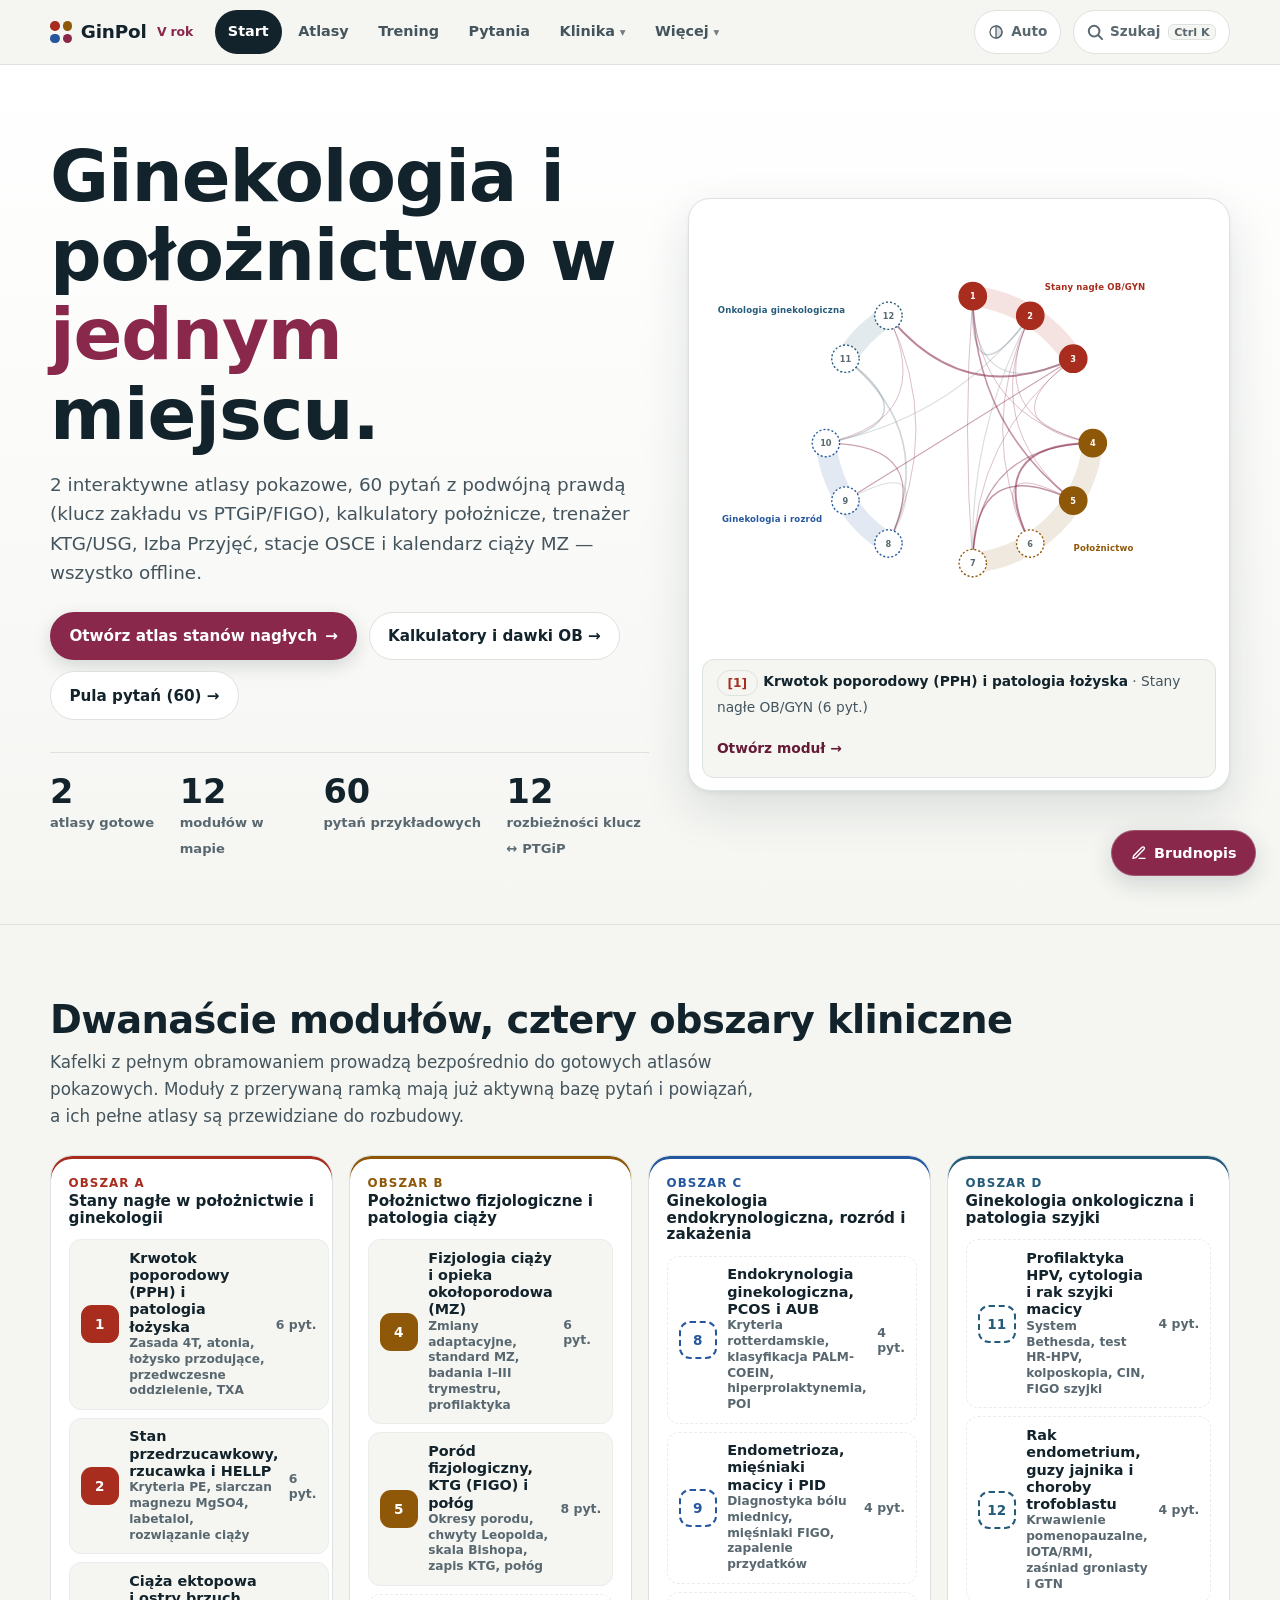
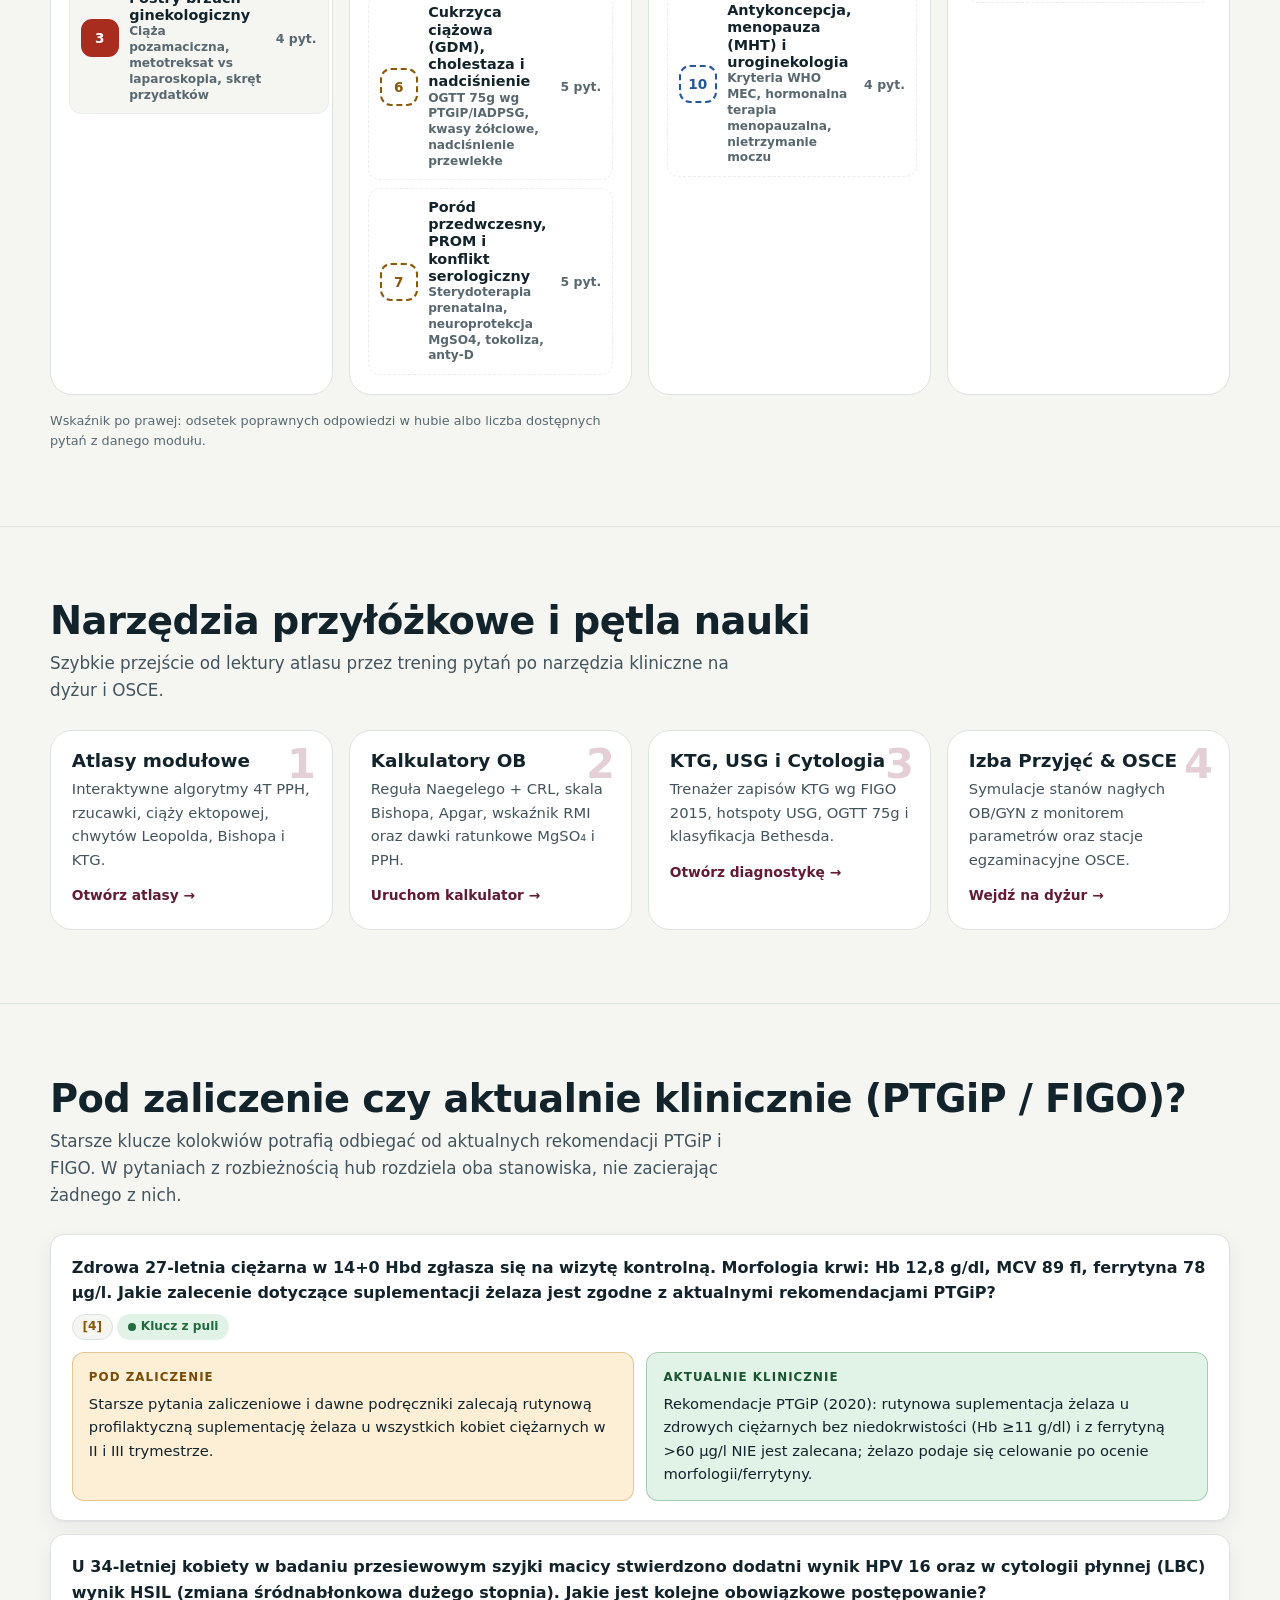
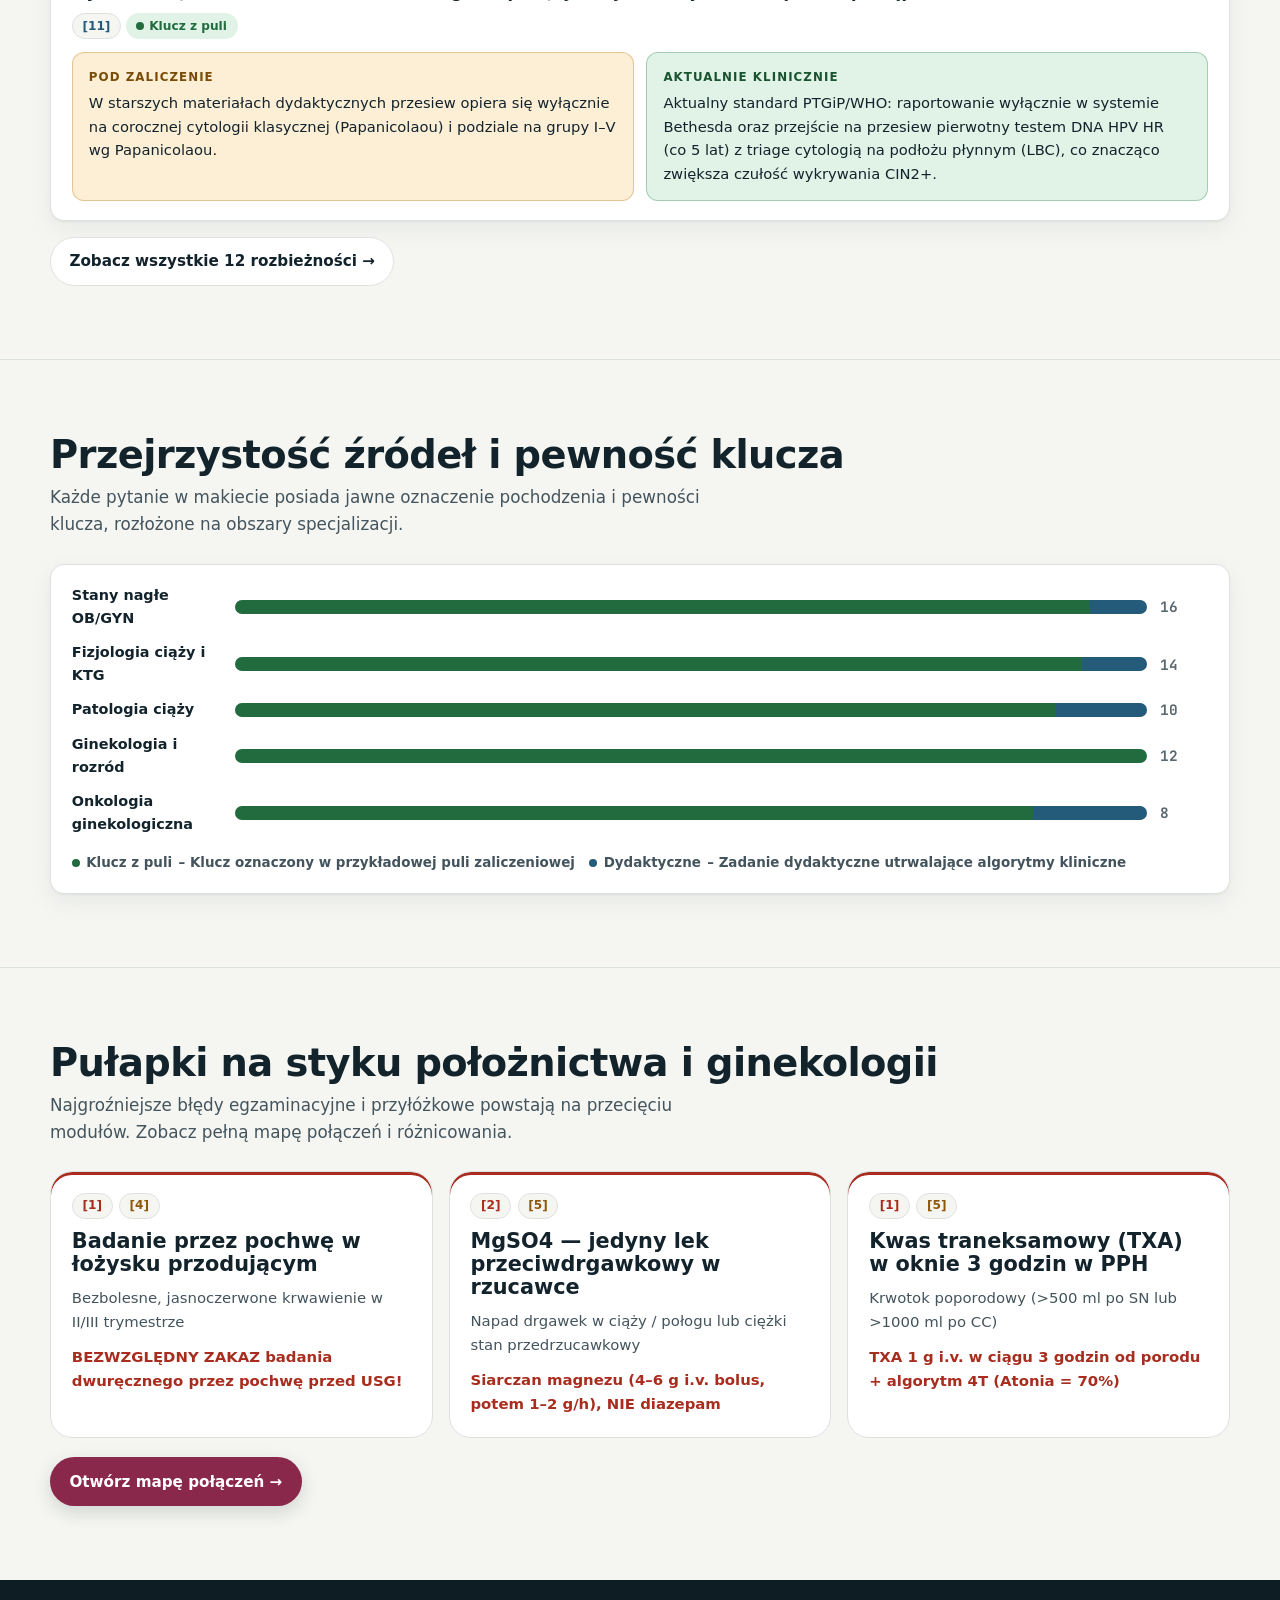
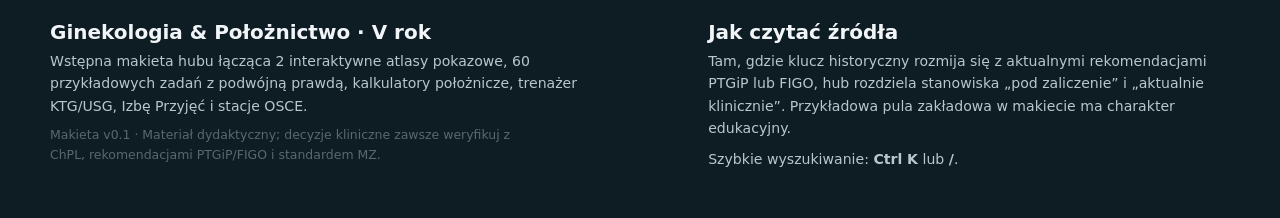
==== commit e7520fb4: "Harden OB/GYN hub UX, WCAG AA contrast, dark themes, a11y and session persistence" ====
--- a/index.html
+++ b/index.html
@@ -13,7 +13,10 @@
 <link rel="apple-touch-icon" href="icons/apple-touch-icon.png">
 <link rel="manifest" href="manifest.webmanifest">
 <link rel="preconnect" href="https://api.fontshare.com">
-<link href="https://api.fontshare.com/v2/css?f[]=satoshi@400,500,700&f[]=cabinet-grotesk@700,800&display=swap" rel="stylesheet" crossorigin="anonymous">
+<link href="https://api.fontshare.com/v2/css?f[]=satoshi@400,500,700&f[]=cabinet-grotesk@700,800&display=swap" rel="stylesheet" crossorigin="anonymous" media="print" onload="this.media='all'"><noscript><link href="https://api.fontshare.com/v2/css?f[]=satoshi@400,500,700&f[]=cabinet-grotesk@700,800&display=swap" rel="stylesheet" crossorigin="anonymous"></noscript>
+<link rel="preconnect" href="https://fonts.googleapis.com">
+<link rel="preconnect" href="https://fonts.gstatic.com" crossorigin>
+<link href="https://fonts.googleapis.com/css2?family=JetBrains+Mono:wght@400;600&display=swap" rel="stylesheet" media="print" onload="this.media='all'"><noscript><link href="https://fonts.googleapis.com/css2?family=JetBrains+Mono:wght@400;600&display=swap" rel="stylesheet"></noscript>
 <link rel="stylesheet" href="css/hub.css">
 <script>
 try{const t=localStorage.getItem('ginpol_hub_theme')||'auto';const bg={dark:'#090C0E',navy:'#111522',moss:'#0F1A15',espresso:'#211B1A',ochre:'#1A1715',purple:'#17151C',ocean:'#0A1924'};const eff=bg[t]?t:(t==='auto'&&window.matchMedia('(prefers-color-scheme: dark)').matches?'dark':'');if(eff){document.documentElement.dataset.theme=eff;const m=document.querySelector('meta[name="theme-color"]');if(m)m.content=bg[eff];}}catch(e){}
@@ -24,50 +27,52 @@
 <header class="bar">
   <div class="wrap">
     <a class="logo" href="#/" aria-label="Ginekologia i Położnictwo V – strona główna"><i aria-hidden="true"><b></b><b></b><b></b><b></b></i>GinPol<small>V rok</small></a>
-    <ul class="menu" id="menu" aria-label="Główna nawigacja">
-      <li><a href="#/" data-r="start">Start</a></li>
-      <li><a href="#/atlasy" data-r="atlasy">Atlasy</a></li>
-      <li><a href="#/trening" data-r="trening">Trening</a></li>
-      <li><a href="#/pytania" data-r="pytania">Pytania</a></li>
-      <li class="nav-dd" data-group="klinika">
-        <button type="button" class="nav-dd-btn" aria-expanded="false" aria-haspopup="true">Klinika <span class="caret" aria-hidden="true">▾</span></button>
-        <div class="nav-pop" role="menu" hidden>
-          <a href="#/pacjent" data-r="pacjent" role="menuitem"><svg class="nav-ico" viewBox="0 0 24 24" fill="none" stroke="currentColor" stroke-width="2" stroke-linecap="round" stroke-linejoin="round" aria-hidden="true"><path d="M12 2v20M2 12h20"/><circle cx="12" cy="12" r="9"/></svg>Izba Przyjęć &amp; OSCE</a>
-          <a href="#/kalkulator" data-r="kalkulator" role="menuitem"><svg class="nav-ico" viewBox="0 0 24 24" fill="none" stroke="currentColor" stroke-width="2" stroke-linecap="round" stroke-linejoin="round" aria-hidden="true"><rect x="4" y="2" width="16" height="20" rx="2"/><line x1="8" y1="6" x2="16" y2="6"/><line x1="8" y1="11" x2="10" y2="11"/><line x1="14" y1="11" x2="16" y2="11"/><line x1="8" y1="15" x2="10" y2="15"/><line x1="14" y1="15" x2="16" y2="15"/></svg>Kalkulatory &amp; Dawki OB</a>
-          <a href="#/badania" data-r="badania" role="menuitem"><svg class="nav-ico" viewBox="0 0 24 24" fill="none" stroke="currentColor" stroke-width="2" stroke-linecap="round" stroke-linejoin="round" aria-hidden="true"><polyline points="2 12 6 12 9 5 14 19 17 12 22 12"/></svg>KTG, USG &amp; Cytologia</a>
-          <a href="#/kalendarz" data-r="kalendarz" role="menuitem"><svg class="nav-ico" viewBox="0 0 24 24" fill="none" stroke="currentColor" stroke-width="2" stroke-linecap="round" stroke-linejoin="round" aria-hidden="true"><rect x="3" y="4" width="18" height="18" rx="2"/><line x1="16" y1="2" x2="16" y2="6"/><line x1="8" y1="2" x2="8" y2="6"/><line x1="3" y1="10" x2="21" y2="10"/></svg>Kalendarz badań w ciąży</a>
-        </div>
-      </li>
-      <li class="nav-dd" data-group="wiecej">
-        <button type="button" class="nav-dd-btn" aria-expanded="false" aria-haspopup="true">Więcej <span class="caret" aria-hidden="true">▾</span></button>
-        <div class="nav-pop" role="menu" hidden>
-          <a href="#/egzamin" data-r="egzamin" role="menuitem"><svg class="nav-ico" viewBox="0 0 24 24" fill="none" stroke="currentColor" stroke-width="2" stroke-linecap="round" stroke-linejoin="round" aria-hidden="true"><circle cx="12" cy="13" r="8"/><path d="M12 9v4l2.5 2.5"/><path d="M9 2h6"/></svg>Egzamin próbny</a>
-          <a href="#/polaczenia" data-r="polaczenia" role="menuitem"><svg class="nav-ico" viewBox="0 0 24 24" fill="none" stroke="currentColor" stroke-width="2" stroke-linecap="round" stroke-linejoin="round" aria-hidden="true"><circle cx="6" cy="6" r="3"/><circle cx="18" cy="18" r="3"/><path d="M8.5 8.5 15.5 15.5"/><circle cx="18" cy="6" r="3"/><path d="M9 6h6"/></svg>Mapa połączeń i pułapek</a>
-          <a href="#/graf" data-r="graf" role="menuitem"><svg class="nav-ico" viewBox="0 0 24 24" fill="none" stroke="currentColor" stroke-width="2" stroke-linecap="round" stroke-linejoin="round" aria-hidden="true"><circle cx="12" cy="5" r="2.5"/><circle cx="5" cy="18" r="2.5"/><circle cx="19" cy="18" r="2.5"/><path d="M10.7 7.2 6.3 15.8M13.3 7.2l4.4 8.6M7.5 18h9"/></svg>Graf wiedzy</a>
-          <a href="#/notatki" data-r="notatki" role="menuitem"><svg class="nav-ico" viewBox="0 0 24 24" fill="none" stroke="currentColor" stroke-width="2" stroke-linecap="round" stroke-linejoin="round" aria-hidden="true"><path d="M14 2H6a2 2 0 0 0-2 2v16a2 2 0 0 0 2 2h12a2 2 0 0 0 2-2V8z"/><polyline points="14 2 14 8 20 8"/><line x1="8" y1="13" x2="16" y2="13"/><line x1="8" y1="17" x2="13" y2="17"/></svg>Notatki Markdown</a>
-          <a href="#/postep" data-r="postep" role="menuitem"><svg class="nav-ico" viewBox="0 0 24 24" fill="none" stroke="currentColor" stroke-width="2" stroke-linecap="round" stroke-linejoin="round" aria-hidden="true"><line x1="18" y1="20" x2="18" y2="10"/><line x1="12" y1="20" x2="12" y2="4"/><line x1="6" y1="20" x2="6" y2="14"/></svg>Postęp i historia</a>
-        </div>
-      </li>
-    </ul>
-    <button class="pwa-install" id="btnInstall" aria-label="Zainstaluj aplikację" style="display:none"><svg width="15" height="15" viewBox="0 0 24 24" fill="none" stroke="currentColor" stroke-width="2.4" stroke-linecap="round" stroke-linejoin="round" aria-hidden="true"><path d="M21 15v4a2 2 0 0 1-2 2H5a2 2 0 0 1-2-2v-4"/><polyline points="7 10 12 15 17 10"/><line x1="12" y1="15" x2="12" y2="3"/></svg><span class="lbl">Zainstaluj</span></button>
-    <a class="srch btn-calc" href="#/kalkulator" aria-label="Kalkulatory położnicze" title="Naegele, Bishop, Apgar i dawki OB"><svg class="nav-ico" viewBox="0 0 24 24" fill="none" stroke="currentColor" stroke-width="2.1" stroke-linecap="round" stroke-linejoin="round" aria-hidden="true"><rect x="4" y="2" width="16" height="20" rx="2"/><line x1="8" y1="6" x2="16" y2="6"/><line x1="8" y1="11" x2="10" y2="11"/><line x1="14" y1="11" x2="16" y2="11"/><line x1="8" y1="15" x2="10" y2="15"/><line x1="14" y1="15" x2="16" y2="15"/></svg><span class="lbl">Kalkulator</span></a>
-    <button class="srch btn-theme" id="btnTheme" aria-label="Zmień motyw" title="Motyw: Auto (systemowy)"><span class="ico" id="themeIcon" aria-hidden="true"><svg class="nav-ico" viewBox="0 0 24 24" fill="none" stroke="currentColor" stroke-width="2" stroke-linecap="round" stroke-linejoin="round"><circle cx="12" cy="12" r="4"/><path d="M12 2v2M12 20v2M4.93 4.93l1.41 1.41M17.66 17.66l1.41 1.41M2 12h2M20 12h2M6.34 17.66l-1.41 1.41M19.07 4.93l-1.41 1.41"/></svg></span><span class="lbl" id="themeLabel">Auto</span></button>
-    <button class="srch" id="openPal" aria-label="Szukaj w całym hubie"><svg width="16" height="16" viewBox="0 0 18 18" fill="none" stroke="currentColor" stroke-width="2.2" stroke-linecap="round" aria-hidden="true"><circle cx="8" cy="8" r="6"/><path d="m13 13 4 4"/></svg><span class="lbl">Szukaj</span><kbd>Ctrl K</kbd></button>
+    <nav class="nav-wrap" aria-label="Główna nawigacja">
+      <ul class="menu" id="menu">
+        <li><a href="#/" data-r="start"><svg class="nav-ico" viewBox="0 0 24 24" fill="none" stroke="currentColor" stroke-width="2" stroke-linecap="round" stroke-linejoin="round" aria-hidden="true"><path d="M3 10.5 12 3l9 7.5"/><path d="M5 9.5V20a1 1 0 0 0 1 1h12a1 1 0 0 0 1-1V9.5"/></svg><span>Start</span></a></li>
+        <li><a href="#/atlasy" data-r="atlasy"><svg class="nav-ico" viewBox="0 0 24 24" fill="none" stroke="currentColor" stroke-width="2" stroke-linecap="round" stroke-linejoin="round" aria-hidden="true"><path d="M2 4h7a4 4 0 0 1 4 4v12a3 3 0 0 0-3-3H2z"/><path d="M22 4h-7a4 4 0 0 0-4 4v12a3 3 0 0 1 3-3h8z"/></svg><span>Atlasy</span></a></li>
+        <li><a href="#/trening" data-r="trening"><svg class="nav-ico" viewBox="0 0 24 24" fill="none" stroke="currentColor" stroke-width="2" stroke-linecap="round" stroke-linejoin="round" aria-hidden="true"><polygon points="13 2 3 14 12 14 11 22 21 10 12 10 13 2"/></svg><span>Trening</span></a></li>
+        <li class="nav-hide-mobile"><a href="#/pytania" data-r="pytania"><svg class="nav-ico" viewBox="0 0 24 24" fill="none" stroke="currentColor" stroke-width="2" stroke-linecap="round" stroke-linejoin="round" aria-hidden="true"><path d="M9 11l3 3L22 4"/><path d="M21 12v7a2 2 0 0 1-2 2H5a2 2 0 0 1-2-2V5a2 2 0 0 1 2-2h11"/></svg><span>Pytania</span></a></li>
+        <li class="nav-dd" data-group="klinika">
+          <button type="button" class="nav-dd-btn" aria-expanded="false" aria-haspopup="true" aria-controls="ddKlinika"><svg class="nav-ico" viewBox="0 0 24 24" fill="none" stroke="currentColor" stroke-width="2" stroke-linecap="round" stroke-linejoin="round" aria-hidden="true"><path d="M12 2v20M2 12h20"/><circle cx="12" cy="12" r="9"/></svg><span>Klinika</span> <span class="caret" aria-hidden="true">▾</span></button>
+          <div class="nav-pop" id="ddKlinika" role="menu" hidden>
+            <a href="#/pacjent" data-r="pacjent" role="menuitem"><svg class="nav-ico" viewBox="0 0 24 24" fill="none" stroke="currentColor" stroke-width="2" stroke-linecap="round" stroke-linejoin="round" aria-hidden="true"><path d="M12 2v20M2 12h20"/><circle cx="12" cy="12" r="9"/></svg>Izba Przyjęć &amp; OSCE</a>
+            <a href="#/kalkulator" data-r="kalkulator" role="menuitem"><svg class="nav-ico" viewBox="0 0 24 24" fill="none" stroke="currentColor" stroke-width="2" stroke-linecap="round" stroke-linejoin="round" aria-hidden="true"><rect x="4" y="2" width="16" height="20" rx="2"/><line x1="8" y1="6" x2="16" y2="6"/><line x1="8" y1="11" x2="10" y2="11"/><line x1="14" y1="11" x2="16" y2="11"/><line x1="8" y1="15" x2="10" y2="15"/><line x1="14" y1="15" x2="16" y2="15"/></svg>Kalkulatory &amp; Dawki OB</a>
+            <a href="#/badania" data-r="badania" role="menuitem"><svg class="nav-ico" viewBox="0 0 24 24" fill="none" stroke="currentColor" stroke-width="2" stroke-linecap="round" stroke-linejoin="round" aria-hidden="true"><polyline points="2 12 6 12 9 5 14 19 17 12 22 12"/></svg>KTG, USG &amp; Cytologia</a>
+            <a href="#/kalendarz" data-r="kalendarz" role="menuitem"><svg class="nav-ico" viewBox="0 0 24 24" fill="none" stroke="currentColor" stroke-width="2" stroke-linecap="round" stroke-linejoin="round" aria-hidden="true"><rect x="3" y="4" width="18" height="18" rx="2"/><line x1="16" y1="2" x2="16" y2="6"/><line x1="8" y1="2" x2="8" y2="6"/><line x1="3" y1="10" x2="21" y2="10"/></svg>Kalendarz badań w ciąży</a>
+          </div>
+        </li>
+        <li class="nav-dd" data-group="wiecej">
+          <button type="button" class="nav-dd-btn" aria-expanded="false" aria-haspopup="true" aria-controls="ddWiecej"><svg class="nav-ico" viewBox="0 0 24 24" fill="none" stroke="currentColor" stroke-width="2" stroke-linecap="round" stroke-linejoin="round" aria-hidden="true"><rect x="3" y="3" width="7" height="7" rx="1"/><rect x="14" y="3" width="7" height="7" rx="1"/><rect x="3" y="14" width="7" height="7" rx="1"/><rect x="14" y="14" width="7" height="7" rx="1"/></svg><span>Więcej</span> <span class="caret" aria-hidden="true">▾</span></button>
+          <div class="nav-pop" id="ddWiecej" role="menu" hidden>
+            <a href="#/pytania" data-r="pytania" role="menuitem" class="only-mobile-dd"><svg class="nav-ico" viewBox="0 0 24 24" fill="none" stroke="currentColor" stroke-width="2" stroke-linecap="round" stroke-linejoin="round" aria-hidden="true"><path d="M9 11l3 3L22 4"/><path d="M21 12v7a2 2 0 0 1-2 2H5a2 2 0 0 1-2-2V5a2 2 0 0 1 2-2h11"/></svg>Baza pytań</a>
+            <a href="#/egzamin" data-r="egzamin" role="menuitem"><svg class="nav-ico" viewBox="0 0 24 24" fill="none" stroke="currentColor" stroke-width="2" stroke-linecap="round" stroke-linejoin="round" aria-hidden="true"><circle cx="12" cy="13" r="8"/><path d="M12 9v4l2.5 2.5"/><path d="M9 2h6"/></svg>Egzamin próbny</a>
+            <a href="#/polaczenia" data-r="polaczenia" role="menuitem"><svg class="nav-ico" viewBox="0 0 24 24" fill="none" stroke="currentColor" stroke-width="2" stroke-linecap="round" stroke-linejoin="round" aria-hidden="true"><circle cx="6" cy="6" r="3"/><circle cx="18" cy="18" r="3"/><path d="M8.5 8.5 15.5 15.5"/><circle cx="18" cy="6" r="3"/><path d="M9 6h6"/></svg>Mapa połączeń i pułapek</a>
+            <a href="#/graf" data-r="graf" role="menuitem"><svg class="nav-ico" viewBox="0 0 24 24" fill="none" stroke="currentColor" stroke-width="2" stroke-linecap="round" stroke-linejoin="round" aria-hidden="true"><circle cx="12" cy="5" r="2.5"/><circle cx="5" cy="18" r="2.5"/><circle cx="19" cy="18" r="2.5"/><path d="M10.7 7.2 6.3 15.8M13.3 7.2l4.4 8.6M7.5 18h9"/></svg>Graf wiedzy</a>
+            <a href="#/notatki" data-r="notatki" role="menuitem"><svg class="nav-ico" viewBox="0 0 24 24" fill="none" stroke="currentColor" stroke-width="2" stroke-linecap="round" stroke-linejoin="round" aria-hidden="true"><path d="M14 2H6a2 2 0 0 0-2 2v16a2 2 0 0 0 2 2h12a2 2 0 0 0 2-2V8z"/><polyline points="14 2 14 8 20 8"/><line x1="8" y1="13" x2="16" y2="13"/><line x1="8" y1="17" x2="13" y2="17"/></svg>Notatki Markdown</a>
+            <a href="#/postep" data-r="postep" role="menuitem"><svg class="nav-ico" viewBox="0 0 24 24" fill="none" stroke="currentColor" stroke-width="2" stroke-linecap="round" stroke-linejoin="round" aria-hidden="true"><line x1="18" y1="20" x2="18" y2="10"/><line x1="12" y1="20" x2="12" y2="4"/><line x1="6" y1="20" x2="6" y2="14"/></svg>Postęp i historia</a>
+          </div>
+        </li>
+      </ul>
+    </nav>
+    <button type="button" class="pwa-install" id="btnInstall" aria-label="Zainstaluj aplikację" style="display:none"><svg width="15" height="15" viewBox="0 0 24 24" fill="none" stroke="currentColor" stroke-width="2.4" stroke-linecap="round" stroke-linejoin="round" aria-hidden="true"><path d="M21 15v4a2 2 0 0 1-2 2H5a2 2 0 0 1-2-2v-4"/><polyline points="7 10 12 15 17 10"/><line x1="12" y1="15" x2="12" y2="3"/></svg><span class="lbl">Zainstaluj</span></button>
+    <button type="button" class="srch btn-theme" id="btnTheme" aria-label="Zmień motyw" title="Motyw: Auto (systemowy)"><span class="ico" id="themeIcon" aria-hidden="true"><svg class="nav-ico" viewBox="0 0 24 24" fill="none" stroke="currentColor" stroke-width="2" stroke-linecap="round" stroke-linejoin="round"><circle cx="12" cy="12" r="4"/><path d="M12 2v2M12 20v2M4.93 4.93l1.41 1.41M17.66 17.66l1.41 1.41M2 12h2M20 12h2M6.34 17.66l-1.41 1.41M19.07 4.93l-1.41 1.41"/></svg></span><span class="lbl" id="themeLabel">Auto</span></button>
+    <button type="button" class="srch" id="openPal" aria-label="Szukaj w całym hubie"><svg width="16" height="16" viewBox="0 0 18 18" fill="none" stroke="currentColor" stroke-width="2.2" stroke-linecap="round" aria-hidden="true"><circle cx="8" cy="8" r="6"/><path d="m13 13 4 4"/></svg><span class="lbl">Szukaj</span><kbd>Ctrl K</kbd></button>
   </div>
 </header>
 <main id="view" tabindex="-1"></main>
 <footer class="ft" id="ft"></footer>
 <dialog class="pal" id="pal" aria-label="Szukaj w hubie">
   <div class="pal-head">
-    <input id="palIn" type="search" role="combobox" aria-autocomplete="list" aria-controls="palList" aria-expanded="true" placeholder="Szukaj modułu, sekcji atlasu, skali lub pytania…" autocomplete="off" aria-label="Szukaj">
-    <button type="button" class="pal-close" id="palClose" aria-label="Zamknij wyszukiwarkę">✕</button>
+    <input id="palIn" type="search" role="combobox" aria-autocomplete="list" aria-controls="palList" aria-expanded="false" placeholder="Szukaj modułu, sekcji atlasu, skali lub pytania…" autocomplete="off" aria-label="Szukaj">
+    <button type="button" class="pal-close" id="palClose" aria-label="Zamknij wyszukiwarkę"><svg class="nav-ico" viewBox="0 0 24 24" fill="none" stroke="currentColor" stroke-width="2" stroke-linecap="round" stroke-linejoin="round" aria-hidden="true"><line x1="18" y1="6" x2="6" y2="18"/><line x1="6" y1="6" x2="18" y2="18"/></svg></button>
   </div>
   <ul id="palList" role="listbox"></ul>
 </dialog>
 <div class="toast" id="toast" role="status" aria-live="polite"></div>
 
 <!-- Podręczny notatnik (Quick Notes Drawer & FAB) -->
-<button class="fab-notes" id="btnQuickNotes" aria-label="Otwórz szybki brudnopis" title="Szybki brudnopis (Markdown)">
+<button type="button" class="fab-notes" id="btnQuickNotes" aria-label="Otwórz szybki brudnopis" aria-expanded="false" aria-controls="notesDrawer" title="Szybki brudnopis (Markdown)">
   <svg class="nav-ico" viewBox="0 0 24 24" fill="none" stroke="currentColor" stroke-width="2.1" stroke-linecap="round" stroke-linejoin="round" aria-hidden="true"><path d="M12 20h9"/><path d="M16.5 3.5a2.12 2.12 0 1 1 3 3L7 19l-4 1 1-4Z"/></svg>
   <span class="fab-label">Brudnopis</span>
 </button>
@@ -79,22 +84,22 @@
       <span class="chip-sm" id="scratchSavedStatus">Zapisano</span>
     </div>
     <div class="drawer-actions">
-      <a href="#/notatki" class="btn-icon" id="drawerOpenFull" title="Otwórz pełny notatnik">↗</a>
-      <button class="btn-icon" id="drawerClose" aria-label="Zamknij brudnopis">✕</button>
+      <a href="#/notatki" class="btn-icon" id="drawerOpenFull" aria-label="Otwórz pełny notatnik" title="Otwórz pełny notatnik"><svg class="nav-ico" viewBox="0 0 24 24" fill="none" stroke="currentColor" stroke-width="2" stroke-linecap="round" stroke-linejoin="round" aria-hidden="true"><path d="M15 3h6v6"/><path d="M10 14 21 3"/><path d="M18 13v6a2 2 0 0 1-2 2H5a2 2 0 0 1-2-2V8a2 2 0 0 1 2-2h6"/></svg></a>
+      <button type="button" class="btn-icon" id="drawerClose" aria-label="Zamknij brudnopis"><svg class="nav-ico" viewBox="0 0 24 24" fill="none" stroke="currentColor" stroke-width="2" stroke-linecap="round" stroke-linejoin="round" aria-hidden="true"><line x1="18" y1="6" x2="6" y2="18"/><line x1="6" y1="6" x2="18" y2="18"/></svg></button>
     </div>
   </div>
   <div class="drawer-toolbar">
-    <button type="button" data-md="b" title="Pogrubienie (Ctrl+B)"><b>B</b></button>
-    <button type="button" data-md="i" title="Kursywa (Ctrl+I)"><i>I</i></button>
-    <button type="button" data-md="h2" title="Nagłówek">H2</button>
-    <button type="button" data-md="list" title="Lista punktowana">•</button>
-    <button type="button" data-md="check" title="Lista zadań">☑</button>
-    <button type="button" data-md="table" title="Tabela">▦</button>
+    <button type="button" data-md="b" aria-label="Pogrubienie (Ctrl+B)" title="Pogrubienie (Ctrl+B)"><b>B</b></button>
+    <button type="button" data-md="i" aria-label="Kursywa (Ctrl+I)" title="Kursywa (Ctrl+I)"><i>I</i></button>
+    <button type="button" data-md="h2" aria-label="Nagłówek H2" title="Nagłówek">H2</button>
+    <button type="button" data-md="list" aria-label="Lista punktowana" title="Lista punktowana"><svg class="nav-ico" viewBox="0 0 24 24" fill="none" stroke="currentColor" stroke-width="2" stroke-linecap="round" stroke-linejoin="round" aria-hidden="true"><line x1="8" y1="6" x2="21" y2="6"/><line x1="8" y1="12" x2="21" y2="12"/><line x1="8" y1="18" x2="21" y2="18"/><line x1="3" y1="6" x2="3.01" y2="6"/><line x1="3" y1="12" x2="3.01" y2="12"/><line x1="3" y1="18" x2="3.01" y2="18"/></svg></button>
+    <button type="button" data-md="check" aria-label="Lista zadań" title="Lista zadań"><svg class="nav-ico" viewBox="0 0 24 24" fill="none" stroke="currentColor" stroke-width="2" stroke-linecap="round" stroke-linejoin="round" aria-hidden="true"><polyline points="9 11 12 14 22 4"/><path d="M21 12v7a2 2 0 0 1-2 2H5a2 2 0 0 1-2-2V5a2 2 0 0 1 2-2h11"/></svg></button>
+    <button type="button" data-md="table" aria-label="Tabela Markdown" title="Tabela"><svg class="nav-ico" viewBox="0 0 24 24" fill="none" stroke="currentColor" stroke-width="2" stroke-linecap="round" stroke-linejoin="round" aria-hidden="true"><rect x="3" y="3" width="18" height="18" rx="2"/><line x1="3" y1="9" x2="21" y2="9"/><line x1="3" y1="15" x2="21" y2="15"/><line x1="9" y1="3" x2="9" y2="21"/><line x1="15" y1="3" x2="15" y2="21"/></svg></button>
     <div style="flex:1"></div>
     <button type="button" id="drawerToggleMode" class="btn-sm-text">Podgląd</button>
   </div>
   <div class="drawer-body">
-    <textarea id="drawerInput" placeholder="Szybkie notatki, dawki MgSO4/PPH, kryteria KTG, pułapki egzaminacyjne (Markdown)..."></textarea>
+    <textarea id="drawerInput" aria-label="Brudnopis Markdown" placeholder="Szybkie notatki, dawki MgSO4/PPH, kryteria KTG, pułapki egzaminacyjne (Markdown)..."></textarea>
     <div id="drawerPreview" class="md-preview" hidden></div>
   </div>
   <div class="drawer-footer">
@@ -102,6 +107,17 @@
     <button type="button" class="btn sec sm" id="drawerClear" style="color:var(--red)">Wyczyść</button>
   </div>
 </aside>
+
+<dialog id="confirmModal" class="confirm-dlg" aria-labelledby="confirmTitle" aria-describedby="confirmDesc">
+  <div class="confirm-dlg-inner">
+    <h3 id="confirmTitle" class="confirm-dlg-title">Potwierdź akcję</h3>
+    <p id="confirmDesc" class="confirm-dlg-desc"></p>
+    <div class="confirm-dlg-acts">
+      <button type="button" class="btn sec sm" id="confirmCancel">Anuluj</button>
+      <button type="button" class="btn pri sm" id="confirmOk">Potwierdź</button>
+    </div>
+  </div>
+</dialog>
 
 <script defer src="js/meta.js"></script>
 <script defer src="js/questions.js"></script>
--- a/css/hub.css
+++ b/css/hub.css
@@ -1,18 +1,20 @@
 /* Ginekologia & Położnictwo V – hub. System "Kliniczny atlas kieszonkowy": Cabinet Grotesk + Satoshi, kliniczny burgund. */
 :root{
   --bg:#F5F6F2; --surface:#FFFFFF; --surface-2:#EFF2F0; --bg-card:#F5F6F2; --ink:#13232C; --ink-2:#44545D; --ink-inv:#FFFFFF; --on-accent:#FFFFFF; --fig-bg:#FFFFFF; --muted:#596870; --ink-muted:#596870; --line:#DCE2E0; --line-2:#E9EDEB;
-  --teal:#8A284C; --teal-d:#641B36; --teal-l:#F6E2EA; --teal-xl:#FCF2F6; --teal-2:#B0456B; --teal-b:#E8C5D3;
-  --red:#B93424; --red-d:#992B1D; --red-l:#FBE6E2; --red-b:#FECACA;
-  --amber:#9A5F09; --amber-d:#7A4B06; --amber-l:#FCEFD6; --amber-b:#EBD3A3;
-  --blue:#2B63AE; --blue-d:#1E4984; --blue-l:#E1ECF9;
-  --green:#2F8450; --green-d:#1F6138; --green-l:#E1F3E7;
-  --violet:#245B7A; --violet-d:#184158; --violet-l:#E1EFF5;
-  --hit:#C84700; --hit-hover:#A93C00; --hit-d:#C64100; --hit-l:#FFF3E0; --hit-b:#FFE0B2;
+  --teal:#8A284C; --teal-d:#641B36; --teal-l:#F6E2EA; --teal-xl:#FCF2F6; --teal-2:#B0456B; --teal-b:#DDB5C5;
+  --red:#A82D1E; --red-d:#8A2215; --red-l:#FBE6E2; --red-b:#F0C4BC;
+  --amber:#8F5808; --amber-d:#7A4B06; --amber-l:#FCEFD6; --amber-b:#EED09D;
+  --blue:#24579E; --blue-d:#1B447D; --blue-l:#E1ECF9; --blue-b:#BFD4EE;
+  --green:#216B3E; --green-d:#195430; --green-l:#E1F3E7; --green-b:#BFE2CB;
+  --violet:#245B7A; --violet-d:#184158; --violet-l:#E1EFF5; --violet-b:#BFD8E4;
+  --hit:#C84700; --hit-hover:#A93C00; --hit-d:#9E3700; --hit-l:#FFF3E0; --hit-b:#FFE0B2;
+  --ctg-bg:#FFFDF7; --ctg-grid-minor:#F3DFD8; --ctg-grid-major:#DFABA0; --ctg-band:rgba(33,107,62,0.08); --ctg-ink:#13232C; --ctg-muted:#596870; --ctg-fhr:#13232C; --ctg-toco:#24579E;
   --edge:#7B8B93; --hero-glow-a:#F2D8E3; --hero-glow-b:#E1EFF5;
   --night:#0E1C24; --night-2:#16303B; --ft-bg:#0E1C24; --ft-ink:#B9C7CD; --ft-link:#F09BB7; --code-ink:#E0E9EC;
   --monitor-bg:#0B0F17; --monitor-line:#1E293B; --monitor-muted:#94A3B8;
   --font-display:'Cabinet Grotesk','Satoshi',system-ui,sans-serif;
   --font-body:'Satoshi','Inter',system-ui,sans-serif;
+  --font-mono:'JetBrains Mono',ui-monospace,SFMono-Regular,Menlo,Consolas,monospace;
   --r:14px; --r-lg:22px;
   --shadow-sm:0 1px 2px rgba(19,35,44,.05),0 3px 10px rgba(19,35,44,.06);
   --shadow:0 1px 2px rgba(19,35,44,.06),0 8px 24px rgba(19,35,44,.06);
@@ -24,12 +26,13 @@
 /* ---------- dark themes (shared base + obsidian carbon + 6 palette themes) ---------- */
 :root[data-theme]{
   color-scheme:dark;
-  --red:#E55B4B; --red-d:#FF8C7E; --red-l:rgba(229,91,75,.16); --red-b:rgba(229,91,75,.34);
-  --amber:#E59A24; --amber-d:#F7BE59; --amber-l:rgba(229,154,36,.16); --amber-b:rgba(229,154,36,.30);
-  --blue:#4E8FE6; --blue-d:#86BAFA; --blue-l:rgba(78,143,230,.16);
-  --green:#3BB36E; --green-d:#71DF9E; --green-l:rgba(59,179,110,.16);
-  --violet:#4FA3CC; --violet-d:#84CBEB; --violet-l:rgba(79,163,204,.16);
-  --hit:#C94D0C; --hit-hover:#DE5B16; --hit-d:#FFA463; --hit-l:rgba(249,115,22,.16); --hit-b:rgba(249,115,22,.34);
+  --red:#F07163; --red-d:#FF9B90; --red-l:rgba(240,113,99,.16); --red-b:rgba(240,113,99,.34);
+  --amber:#F0A93B; --amber-d:#F9C873; --amber-l:rgba(240,169,59,.16); --amber-b:rgba(240,169,59,.30);
+  --blue:#68A4F2; --blue-d:#96C2F9; --blue-l:rgba(104,164,242,.16); --blue-b:rgba(104,164,242,.34);
+  --green:#43C27A; --green-d:#79E0A4; --green-l:rgba(67,194,122,.16); --green-b:rgba(67,194,122,.34);
+  --violet:#65B8E0; --violet-d:#94D3F0; --violet-l:rgba(101,184,224,.16); --violet-b:rgba(101,184,224,.34);
+  --hit:#C2410C; --hit-hover:#A83608; --hit-d:#FFA86B; --hit-l:rgba(249,115,22,.16); --hit-b:rgba(249,115,22,.34);
+  --ctg-bg:#12171D; --ctg-grid-minor:#1D252E; --ctg-grid-major:#2E3A47; --ctg-band:rgba(67,194,122,0.12); --ctg-ink:#E6EDF2; --ctg-muted:#9AAAB5; --ctg-fhr:#F1F5F7; --ctg-toco:#68A4F2;
   --shadow-sm:0 1px 0 rgba(255,255,255,.04) inset,0 3px 10px rgba(0,0,0,.38);
   --shadow:0 1px 0 rgba(255,255,255,.04) inset,0 8px 24px rgba(0,0,0,.46);
   --shadow-md:0 1px 0 rgba(255,255,255,.05) inset,0 14px 36px rgba(0,0,0,.56);
@@ -78,14 +81,14 @@
   --bar-bg:rgba(10,25,36,.86); --hero-glow-a:rgba(76,114,130,.30); --hero-glow-b:rgba(255,158,128,.15);
 }
 [data-theme] .hero{background:linear-gradient(180deg,var(--surface) 0,var(--bg) 100%)}
-[data-theme] .hero h1 em,[data-theme] .eyebrow,[data-theme] .hero-stat .val{color:var(--teal-d)}
+[data-theme] .hero h1 em,[data-theme] .eyebrow,[data-theme] .hero-stat .val,[data-theme] .logo small,[data-theme] .rtab b,[data-theme] .brand b,[data-theme] .calc-val-number,[data-theme] .drug-result-dose,[data-theme] .scale-score-badge,[data-theme] .pso-age,[data-theme] .imaging-filter-btn:hover,[data-theme] .status-praesens-section h4,[data-theme] .sim-filter-chip:hover{color:var(--teal-d)}
 [data-theme] .bar{background:var(--bar-bg,rgba(9,12,14,.84));border-bottom-color:var(--line)}
 [data-theme] .btn.pri:hover,[data-theme] .btn-primary:hover{background:var(--teal-hover);color:var(--on-accent)}
 [data-theme] .nav-pop,[data-theme] .drawer-notes{background:var(--surface-2);border-color:var(--line)}
 [data-theme] dialog.pal{border:1px solid var(--line);box-shadow:0 30px 80px rgba(0,0,0,.78)}
 [data-theme] dialog.pal::backdrop{background:rgba(4,6,8,.74)}
 [data-theme] .field{background-color:var(--surface);color:var(--ink);background-image:url("data:image/svg+xml,%3Csvg xmlns='http://www.w3.org/2000/svg' width='18' height='18' fill='none' stroke='%238A9BA5' stroke-width='2.2' stroke-linecap='round'%3E%3Ccircle cx='8' cy='8' r='6'/%3E%3Cpath d='m13 13 4 4'/%3E%3C/svg%3E")}
-[data-theme] .zd-banner{background:linear-gradient(135deg,var(--surface) 0%,var(--hero-glow-b,rgba(229,154,36,.07)) 100%)}
+[data-theme] .zd-banner{background:linear-gradient(135deg,var(--surface) 0%,var(--hero-glow-b,rgba(240,169,59,.07)) 100%)}
 [data-theme] .fab-notes{border-color:rgba(255,255,255,.14);box-shadow:0 10px 28px rgba(0,0,0,.6)}
 [data-theme] footer.ft{border-top:1px solid var(--line)}
 [data-theme] .gsvg .node text.l{fill:var(--ink-2)}
@@ -101,7 +104,6 @@
 [data-theme] .osce-anatomy-region.active-zone{filter:none!important}
 [data-theme] .symptom-chip:hover{box-shadow:0 4px 14px rgba(0,0,0,.45)}
 [data-theme] .diff-branch-item:hover{filter:none}
-[data-theme] .btn-calc{box-shadow:0 4px 12px rgba(0,0,0,.4)}
 [data-theme] .kg-edge.dashed.on{filter:drop-shadow(0 0 6px rgba(255,255,255,.2))}
 *{box-sizing:border-box;margin:0;padding:0}
 html{scroll-behavior:smooth;scroll-padding-top:calc(76px + env(safe-area-inset-top))}
@@ -113,16 +115,17 @@
 button{font:inherit;color:inherit;cursor:pointer;background:none;border:0}
 a,button,summary,[role="button"],.node,.kg-node{touch-action:manipulation;-webkit-tap-highlight-color:transparent}
 h1,h2,h3{font-family:var(--font-display);line-height:1.1;letter-spacing:-.015em;font-weight:800}
-h2{font-size:clamp(1.7rem,3.4vw,2.4rem);margin-bottom:.5rem}
+h2,section.blk h1,.head h1{font-size:clamp(1.7rem,3.4vw,2.4rem);margin-bottom:.5rem}
 h3{font-size:1.15rem;font-family:var(--font-body);font-weight:700;letter-spacing:0}
 p{max-width:72ch}
 :focus-visible{outline:3px solid var(--teal);outline-offset:2px;border-radius:6px}
 .wrap{width:min(1180px,100% - 2rem);margin-inline:auto}
 .sr{position:absolute;width:1px;height:1px;overflow:hidden;clip:rect(0 0 0 0);white-space:nowrap}
+.sr:focus,.sr:focus-visible{position:fixed;top:max(10px,env(safe-area-inset-top));left:max(10px,env(safe-area-inset-left));width:auto;height:auto;overflow:visible;clip:auto;white-space:normal;z-index:200;padding:.65rem 1.1rem;border-radius:999px;background:var(--ink);color:var(--ink-inv);font-weight:800;font-size:.9rem;text-decoration:none;box-shadow:var(--shadow-lg);outline:3px solid var(--teal);outline-offset:2px}
 .eyebrow{font-size:.78rem;font-weight:800;letter-spacing:.09em;text-transform:uppercase;color:var(--teal);margin-bottom:.5rem}
 .lead{color:var(--ink-2);font-size:1.05rem;max-width:66ch;margin-bottom:1.6rem}
 .muted{color:var(--muted)}
-.mono{font-variant-numeric:tabular-nums}
+.mono{font-family:var(--font-mono);font-variant-numeric:tabular-nums}
 
 /* ---------- top bar ---------- */
 .bar{position:sticky;top:0;z-index:60;background:rgba(245,246,242,.9);-webkit-backdrop-filter:blur(12px);backdrop-filter:blur(12px);border-bottom:1px solid var(--line);padding:env(safe-area-inset-top) env(safe-area-inset-right) 0 env(safe-area-inset-left)}
@@ -133,7 +136,10 @@
 .logo i b:nth-child(1){background:var(--red)}.logo i b:nth-child(2){background:var(--amber)}
 .logo i b:nth-child(3){background:var(--blue)}.logo i b:nth-child(4){background:var(--teal)}
 .logo small{font-family:var(--font-body);font-weight:700;color:var(--teal);font-size:.78rem;margin-left:.1rem}
-.menu{display:flex;align-items:center;gap:.2rem;list-style:none;margin-left:.6rem;flex:1;overflow:visible;position:relative}
+.nav-wrap{flex:1;min-width:0;margin-left:.6rem}
+.menu{display:flex;align-items:center;gap:.2rem;list-style:none;margin:0;overflow:visible;position:relative}
+.menu>li>a .nav-ico,.menu>li>.nav-dd-btn .nav-ico{display:none}
+.only-mobile-dd{display:none!important}
 .menu a,.nav-dd-btn{display:inline-flex;align-items:center;gap:.3rem;min-height:44px;padding:.45rem .82rem;border-radius:999px;font-weight:700;font-size:.9rem;color:var(--ink-2);text-decoration:none;white-space:nowrap;transition:background .15s,color .15s}
 .menu a:hover,.nav-dd-btn:hover{background:var(--line-2);color:var(--ink)}
 .menu a.on,.nav-dd-btn.on,.nav-dd-btn[aria-expanded=true]{background:var(--ink);color:var(--ink-inv)}
@@ -171,6 +177,9 @@
 .btn.dark{background:var(--ink);color:var(--ink-inv)}
 .btn.sm{padding:.4rem .8rem;font-size:.84rem}
 .btn[disabled]{opacity:.5;pointer-events:none}
+.btn.confirm-armed{background:var(--red-l);border-color:var(--red);color:var(--red);box-shadow:0 0 0 3px var(--red-l)}
+[data-theme] .btn.confirm-armed{color:var(--red-d)}
+.btn.confirm-armed:hover{background:var(--red);border-color:var(--red);color:var(--ink-inv)}
 .chip{display:inline-flex;align-items:center;gap:.3rem;font-size:.76rem;font-weight:800;padding:.14rem .6rem;border-radius:999px;background:var(--bg);border:1px solid var(--line);color:var(--ink-2);white-space:nowrap}
 .chip.m{font-variant-numeric:tabular-nums}
 .chip.on{background:var(--ink);color:var(--ink-inv);border-color:var(--ink)}
@@ -179,8 +188,8 @@
 .chip.glued{background:var(--red-l);color:var(--red-d);border-color:var(--red-b);font-weight:700}
 .qtab.zaklad-tab:not(.on){border-color:var(--amber);color:var(--amber-d);font-weight:700}
 .tgl.gap-tgl[aria-pressed=true]{background:var(--amber-l);border-color:var(--amber);color:var(--amber-d)}
-.btn.hit{background:var(--hit);border-color:var(--hit);color:var(--on-accent)}
-.btn.hit:hover{background:var(--hit-hover);border-color:var(--hit-hover)}
+.btn.hit{background:var(--hit);border-color:var(--hit);color:#FFFFFF}
+.btn.hit:hover{background:var(--hit-hover);border-color:var(--hit-hover);color:#FFFFFF}
 .dot{width:8px;height:8px;border-radius:50%;display:inline-block;flex:none}
 .pillrow{display:flex;flex-wrap:wrap;gap:.4rem}
 .tgl{padding:.34rem .8rem;border-radius:999px;border:1.5px solid var(--line);background:var(--surface);font-weight:700;font-size:.85rem;color:var(--ink-2);transition:transform .14s cubic-bezier(.16,1,.3,1),background-color .15s,border-color .15s,color .15s}
@@ -410,7 +419,9 @@
 dialog.pal[open]{animation:palIn .22s cubic-bezier(.16,1,.3,1)}
 dialog.pal::backdrop{background:rgba(14,28,36,.5);-webkit-backdrop-filter:blur(3px);backdrop-filter:blur(3px)}
 .pal-head{display:flex;align-items:center;border-bottom:1px solid var(--line);background:var(--surface)}
-.pal input{flex:1;min-width:0;border:0;padding:1.05rem 1.2rem;font:600 1.05rem var(--font-body);outline:none;color:var(--ink);background:var(--surface)}
+.pal input{flex:1;min-width:0;border:0;padding:1.05rem 1.2rem;font:600 1.05rem var(--font-body);color:var(--ink);background:var(--surface)}
+.pal input:focus:not(:focus-visible){outline:none}
+.pal input:focus-visible{outline:2px solid var(--teal);outline-offset:-2px;border-radius:var(--r-lg) 0 0 0}
 .pal-close{min-width:44px;min-height:44px;margin-right:.4rem;border-radius:10px;display:grid;place-items:center;color:var(--muted);font-weight:800;font-size:1rem}
 .pal-close:hover{background:var(--line-2);color:var(--ink)}
 .pal ul{list-style:none;max-height:min(55dvh,440px);overflow:auto;-webkit-overflow-scrolling:touch;padding:.4rem}
@@ -423,7 +434,7 @@
 /* ---------- footer ---------- */
 footer.ft{background:var(--ft-bg);color:var(--ft-ink);padding:2.6rem env(safe-area-inset-right) calc(3rem + env(safe-area-inset-bottom)) env(safe-area-inset-left);margin-top:auto}
 footer.ft .wrap{display:grid;grid-template-columns:1.2fr 1fr;gap:2rem}
-footer.ft h3{color:var(--on-accent);font-family:var(--font-display);font-size:1.25rem;margin-bottom:.4rem}
+footer.ft h3{color:#F1F5F7;font-family:var(--font-display);font-size:1.25rem;margin-bottom:.4rem}
 footer.ft p{font-size:.88rem;max-width:60ch}
 footer.ft a{color:var(--ft-link)}
 body.reader footer.ft{display:none}
@@ -451,34 +462,38 @@
 }
 @media (max-width:960px){
   /* iPad portrait: zachowaj czytelny górny pasek nawigacji bez przepełnienia */
-  .btn-calc{display:none}
   .srch .lbl,.pwa-install .lbl{display:none}
   .srch,.pwa-install{min-width:44px;min-height:44px;padding:0 .55rem}
-  .menu{margin-left:.35rem;gap:.1rem}
+  .nav-wrap{margin-left:.35rem}
+  .menu{gap:.1rem}
   .menu a,.nav-dd-btn{padding:.4rem .52rem;font-size:.82rem}
 }
 @media (max-width:720px){
   :root{--bar-h:58px}
   .wrap{width:min(1180px,100% - 1.2rem)}
-  .bar .wrap{gap:.35rem;justify-content:space-between}
-  .logo{font-size:1.05rem}
+  .bar .wrap{gap:.35rem;justify-content:flex-start}
+  .logo{font-size:1.05rem;margin-right:auto}
   .logo small,.srch .lbl,.srch kbd,.pwa-install .lbl,.ring-mini span{display:none}
-  .btn-calc{display:inline-flex}
   .srch,.pwa-install{min-width:44px;min-height:44px;padding:0 .55rem}
   .bar{-webkit-backdrop-filter:none;backdrop-filter:none;background:var(--bg)}
-  .menu{position:fixed;left:0;right:0;bottom:0;z-index:40;margin:0;gap:.15rem;justify-content:space-between;background:var(--surface);border-top:1px solid var(--line);padding:.3rem max(.4rem,env(safe-area-inset-right)) calc(.3rem + env(safe-area-inset-bottom)) max(.4rem,env(safe-area-inset-left));box-shadow:0 -6px 20px rgba(19,35,44,.06);overflow:visible}
+  .nav-wrap{position:fixed;left:0;right:0;bottom:0;z-index:40;margin:0}
+  .menu{position:static;margin:0;gap:.15rem;justify-content:space-between;background:var(--surface);border-top:1px solid var(--line);padding:.28rem max(.55rem,env(safe-area-inset-right)) calc(.28rem + env(safe-area-inset-bottom)) max(.55rem,env(safe-area-inset-left));box-shadow:0 -6px 20px rgba(19,35,44,.08);overflow:visible}
   .menu>li{flex:1;min-width:0;display:flex}
-  .menu>li>a,.menu>li>.nav-dd-btn{width:100%;justify-content:center;text-align:center;padding:.35rem .18rem;min-height:44px;font-size:.73rem;border-radius:12px}
+  .menu>li.nav-hide-mobile{display:none}
+  .only-mobile-dd{display:flex!important}
+  .menu>li>a,.menu>li>.nav-dd-btn{width:100%;flex-direction:column;justify-content:center;align-items:center;text-align:center;gap:.16rem;padding:.32rem .15rem;min-height:48px;font-size:11px;line-height:1.1;border-radius:10px}
+  .menu>li>a .nav-ico,.menu>li>.nav-dd-btn .nav-ico{display:block;width:18px;height:18px}
+  .menu>li>.nav-dd-btn .caret{display:none}
   .nav-pop{top:auto;bottom:calc(100% + 8px);left:auto;right:0;min-width:min(250px,calc(100vw - 1.2rem))}
-  body{padding-bottom:calc(74px + env(safe-area-inset-bottom))}
-  body.reader{padding-bottom:calc(58px + env(safe-area-inset-bottom))}
+  body{padding-bottom:calc(78px + env(safe-area-inset-bottom))}
+  body.reader{padding-bottom:calc(62px + env(safe-area-inset-bottom))}
   .hero-viz .cap{position:static;max-width:none;margin-top:.55rem;text-align:center}
   .gsvg .node text.l{font-size:21px}
   .rbar .wrap{flex-wrap:wrap;gap:.4rem}
   .rbar-sec-sel{flex:1 1 130px;max-width:none}
   .rtabs{order:5;flex-basis:100%;min-width:0}
   .rbar .wrap>*{min-width:0}
-  .toast{bottom:calc(76px + env(safe-area-inset-bottom))}
+  .toast{bottom:calc(80px + env(safe-area-inset-bottom))}
   .map,.loop,.dual{grid-template-columns:1fr}
   .crow{grid-template-columns:96px 1fr 38px}
   .res{grid-template-columns:1fr}
@@ -494,13 +509,12 @@
   .bar .wrap{gap:.25rem}
   .logo{font-size:.96rem;gap:.38rem}
   .hero h1{font-size:clamp(2rem,9vw,2.5rem)}
-  .menu{gap:.04rem;padding:.14rem max(.18rem,env(safe-area-inset-right)) calc(.14rem + env(safe-area-inset-bottom)) max(.18rem,env(safe-area-inset-left))}
-  .menu>li{flex:1 1 auto}
-  .menu>li>a,.menu>li>.nav-dd-btn{font-size:12px;letter-spacing:-.02em;padding:.24rem .12rem;border-radius:10px;gap:.08rem}
-  .nav-dd-btn .caret{font-size:.58rem}
-  body{padding-bottom:calc(64px + env(safe-area-inset-bottom))}
-  body.reader{padding-bottom:calc(50px + env(safe-area-inset-bottom))}
-  .toast{bottom:calc(66px + env(safe-area-inset-bottom))}
+  .menu{gap:.08rem;padding:.22rem max(.55rem,env(safe-area-inset-right)) calc(.22rem + env(safe-area-inset-bottom)) max(.55rem,env(safe-area-inset-left))}
+  .menu>li{flex:1 1 0}
+  .menu>li>a,.menu>li>.nav-dd-btn{font-size:11px;letter-spacing:-.01em;padding:.28rem .1rem;min-height:46px;border-radius:10px;gap:.12rem}
+  body{padding-bottom:calc(72px + env(safe-area-inset-bottom))}
+  body.reader{padding-bottom:calc(56px + env(safe-area-inset-bottom))}
+  .toast{bottom:calc(74px + env(safe-area-inset-bottom))}
 }
 @media (prefers-reduced-motion:reduce){
   html{scroll-behavior:auto!important}
@@ -545,10 +559,10 @@
 .fab-notes .fab-icon{font-size:1.15rem}
 @media (max-width:720px){
   .fab-notes{
-    bottom:calc(70px + env(safe-area-inset-bottom));
+    bottom:calc(74px + env(safe-area-inset-bottom));
     right:max(12px,env(safe-area-inset-right));
-    width:44px;
-    height:44px;
+    width:48px;
+    height:48px;
     padding:0;
     justify-content:center;
   }
@@ -574,11 +588,11 @@
 .drawer-notes[hidden]{display:none}
 @media (max-width:720px){
   .drawer-notes{
-    bottom:calc(68px + env(safe-area-inset-bottom));
+    bottom:calc(74px + env(safe-area-inset-bottom));
     right:max(12px,env(safe-area-inset-right));
     left:max(12px,env(safe-area-inset-left));
     width:auto;
-    height:min(480px,calc(100dvh - var(--bar-h) - 86px - env(safe-area-inset-top) - env(safe-area-inset-bottom)));
+    height:min(480px,calc(100dvh - var(--bar-h) - 92px - env(safe-area-inset-top) - env(safe-area-inset-bottom)));
   }
 }
 .drawer-header{
@@ -613,6 +627,9 @@
   background:var(--surface);
 }
 .drawer-toolbar button{
+  display:inline-flex;
+  align-items:center;
+  justify-content:center;
   padding:.25rem .5rem;
   border-radius:6px;
   font-size:.82rem;
@@ -627,15 +644,16 @@
   width:100%;
   height:100%;
   border:0;
-  outline:none;
   padding:.85rem;
-  font-family:ui-monospace,SFMono-Regular,Menlo,Monaco,Consolas,monospace;
+  font-family:var(--font-mono);
   font-size:.85rem;
   line-height:1.55;
   background:var(--surface);
   color:var(--ink);
   resize:none;
 }
+.drawer-body textarea:focus:not(:focus-visible){outline:none}
+.drawer-body textarea:focus-visible{outline:2px solid var(--teal);outline-offset:-2px;border-radius:0}
 .drawer-body .md-preview{
   width:100%;
   height:100%;
@@ -1055,15 +1073,7 @@
 }
 .opt-review.opt-dim{opacity:.6}
 
-/* ---------- Pediatric Calculator Styles ---------- */
-.btn-calc{
-  color:var(--teal-d);
-  text-decoration:none;
-}
-.btn-calc:hover{
-  border-color:var(--teal);
-  background:var(--teal-l);
-}
+/* ---------- OB/GYN Calculator Styles ---------- */
 
 .calc-param-card{
   background:var(--surface);
@@ -2745,7 +2755,7 @@
   border-radius: var(--r);
 }
 
-/* ---------- APTECZKA PEDIATRYCZNA & GENERATOR RECEPT ---------- */
+/* ---------- APTECZKA POŁOŻNICZO-GINEKOLOGICZNA & GENERATOR RECEPT ---------- */
 .presc-wrap {
   margin-top: 1rem;
 }
@@ -3234,7 +3244,7 @@
   color: var(--ink);
 }
 
-/* ---------- ATLAS OSUTEK DZIECIĘCYCH (PEDIATRIC RASH ENGINE) ---------- */
+/* ---------- ATLAS CYTOLOGII BETHESDA / KOLPOSKOPII ---------- */
 .rash-module-wrap {
   margin-top: 1rem;
 }
@@ -3876,24 +3886,36 @@
   .conn-tab-btn,
   .scale-opt-btn,
   .btn.sm,
-  .btn-sm {
+  .btn-sm,
+  .adv-filters > summary {
     min-height: 44px;
     display: inline-flex;
     align-items: center;
   }
   .bm,
   .btn-icon,
-  .exam-q-pill {
+  .exam-q-pill,
+  .drawer-toolbar button,
+  .notes-toolbar button,
+  .q-id-copy,
+  .osce-hotspot,
+  .osce-maneuver-btn,
+  .osce-scale-tray button {
     min-width: 44px;
     min-height: 44px;
   }
-  .drawer-toolbar button,
-  .notes-toolbar button {
-    min-width: 40px;
-    min-height: 40px;
+  .q-id-copy {
+    display: inline-flex;
+    align-items: center;
+    justify-content: center;
+    padding: .25rem .65rem;
+  }
+  .qform-opt,
+  .chk {
+    min-height: 44px;
   }
   .calc-slider {
-    height: 36px;
+    height: 44px;
   }
 }
 
@@ -3934,6 +3956,7 @@
 
 /* ---------- Optymalizacja czytnika atlasów oraz zadań zakładowych (iPad & iPhone) ---------- */
 body.reader-focus .bar,
+body.reader-focus .nav-wrap,
 body.reader-focus .menu {
   display: none !important;
 }
@@ -4005,13 +4028,13 @@
 }
 @media (max-width: 720px) {
   .trening-next-sticky {
-    bottom: calc(62px + env(safe-area-inset-bottom));
+    bottom: calc(68px + env(safe-area-inset-bottom));
     margin-right: 0;
     padding: .42rem .55rem;
     gap: .35rem;
   }
   body:has(.trening-next-sticky) .fab-notes {
-    bottom: calc(180px + env(safe-area-inset-bottom));
+    bottom: calc(156px + env(safe-area-inset-bottom));
   }
   .trening-next-sticky .btn.sm {
     padding: .34rem .56rem;
@@ -4035,13 +4058,13 @@
 }
 @media (max-width: 380px) {
   .trening-next-sticky {
-    bottom: calc(55px + env(safe-area-inset-bottom));
+    bottom: calc(64px + env(safe-area-inset-bottom));
   }
   .fab-notes {
-    bottom: calc(61px + env(safe-area-inset-bottom));
+    bottom: calc(68px + env(safe-area-inset-bottom));
   }
   body:has(.trening-next-sticky) .fab-notes {
-    bottom: calc(174px + env(safe-area-inset-bottom));
+    bottom: calc(150px + env(safe-area-inset-bottom));
   }
 }
 @media (pointer: coarse) {
@@ -4087,10 +4110,10 @@
 /* ---------- Ginekologia & Położnictwo V refinements & browser surfaces ---------- */
 html{scrollbar-color:var(--line) transparent;scrollbar-width:thin}
 .nav-ico{width:16px;height:16px;flex-shrink:0;display:inline-block;vertical-align:middle}
+.ui-ico{width:15px;height:15px;flex-shrink:0;display:inline-block;vertical-align:-2px}
 .nav-pop a{display:flex;align-items:center;gap:.55rem}
 .logo i b:nth-child(4){background:var(--teal)}
-.ctg-paper{background:#FFFDF7;border:1px solid var(--line);border-radius:var(--r);padding:.75rem;overflow-x:auto}
-[data-theme] .ctg-paper{background:#12171D;border-color:var(--line)}
+.ctg-paper{background:var(--ctg-bg);border:1px solid var(--line);border-radius:var(--r);padding:.75rem;overflow-x:auto}
 .ctg-paper svg{min-width:560px;width:100%;height:auto}
 .trimester-strip{display:grid;grid-template-columns:repeat(4,1fr);gap:.75rem;margin:1rem 0 1.5rem}
 @media(max-width:820px){.trimester-strip{grid-template-columns:repeat(2,1fr)}}
@@ -4103,3 +4126,31 @@
 .ob-calc-result .big-val{font-family:var(--font-display);font-size:clamp(1.6rem,3vw,2.2rem);font-weight:800;color:var(--teal-d);font-variant-numeric:tabular-nums;line-height:1.15}
 .ob-mock-banner{display:flex;flex-wrap:wrap;align-items:center;gap:.6rem 1rem;background:var(--surface);border:1px solid var(--line);border-radius:var(--r);padding:.75rem 1rem;margin-bottom:1.2rem;font-size:.88rem;color:var(--ink-2)}
 .ob-mock-banner strong{color:var(--ink)}
+
+/* ---------- Hero graph caption, exam resume banner & confirm dialog ---------- */
+.hero-graph-cap{margin-top:.75rem;padding:.65rem .9rem;border-radius:12px;background:var(--bg);border:1px solid var(--line);display:flex;align-items:center;justify-content:space-between;gap:.75rem;flex-wrap:wrap;font-size:.86rem;color:var(--ink-2)}
+.hero-graph-cap strong,.hero-graph-cap b{color:var(--ink)}
+.hero-graph-cap a{display:inline-flex;align-items:center;gap:.3rem;font-weight:800;color:var(--teal-d);text-decoration:none;white-space:nowrap;min-height:36px}
+.hero-graph-cap a:hover{text-decoration:underline}
+
+.exam-resume-bar{display:flex;align-items:center;justify-content:space-between;flex-wrap:wrap;gap:.75rem 1rem;padding:.8rem 1.05rem;margin-bottom:1.1rem;border-radius:var(--r);background:var(--amber-l);border:1px solid var(--amber-b);color:var(--ink);font-size:.9rem}
+.exam-resume-bar strong,.exam-resume-bar b{color:var(--amber-d)}
+.exam-resume-bar .exam-resume-acts{display:flex;align-items:center;gap:.5rem;flex-wrap:wrap}
+
+dialog.confirm-dlg{border:1px solid var(--line);border-radius:var(--r-lg);width:min(440px,calc(100% - 1.6rem));padding:0;margin:auto;background:var(--surface);color:var(--ink);box-shadow:var(--shadow-lg);overflow:hidden}
+dialog.confirm-dlg[open]{animation:palIn .2s cubic-bezier(.16,1,.3,1)}
+dialog.confirm-dlg::backdrop{background:rgba(14,28,36,.55);-webkit-backdrop-filter:blur(3px);backdrop-filter:blur(3px)}
+[data-theme] dialog.confirm-dlg{box-shadow:0 28px 72px rgba(0,0,0,.78)}
+[data-theme] dialog.confirm-dlg::backdrop{background:rgba(4,6,8,.74)}
+.confirm-dlg-inner{padding:1.3rem 1.4rem;display:grid;gap:.75rem}
+.confirm-dlg-title{font-family:var(--font-display);font-size:1.2rem;font-weight:800;color:var(--ink);line-height:1.2}
+.confirm-dlg-desc{font-size:.93rem;color:var(--ink-2);line-height:1.5}
+.confirm-dlg-acts{display:flex;justify-content:flex-end;gap:.55rem;flex-wrap:wrap;margin-top:.35rem;padding-top:.85rem;border-top:1px solid var(--line-2)}
+
+@media (pointer: coarse) {
+  .theme-pop-item,
+  .hero-graph-cap a {
+    min-height: 44px;
+    min-width: 44px;
+  }
+}
